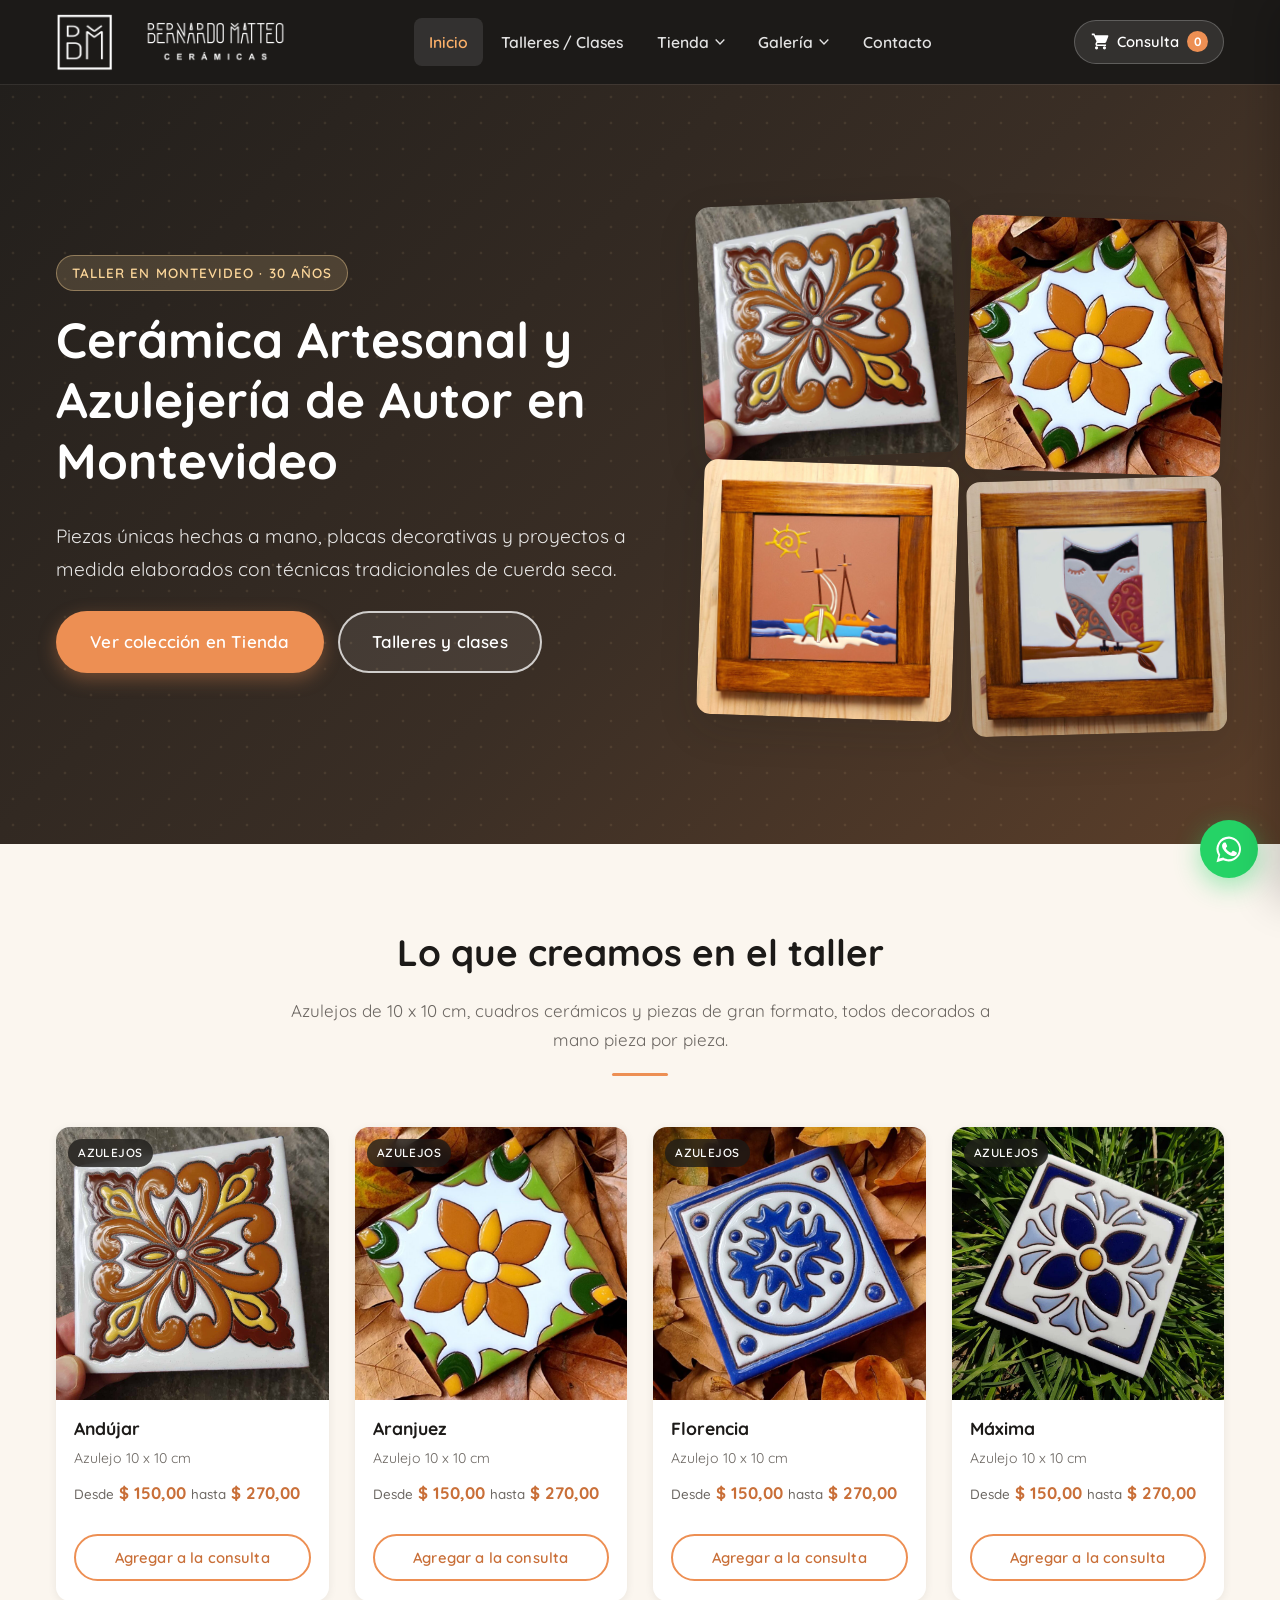
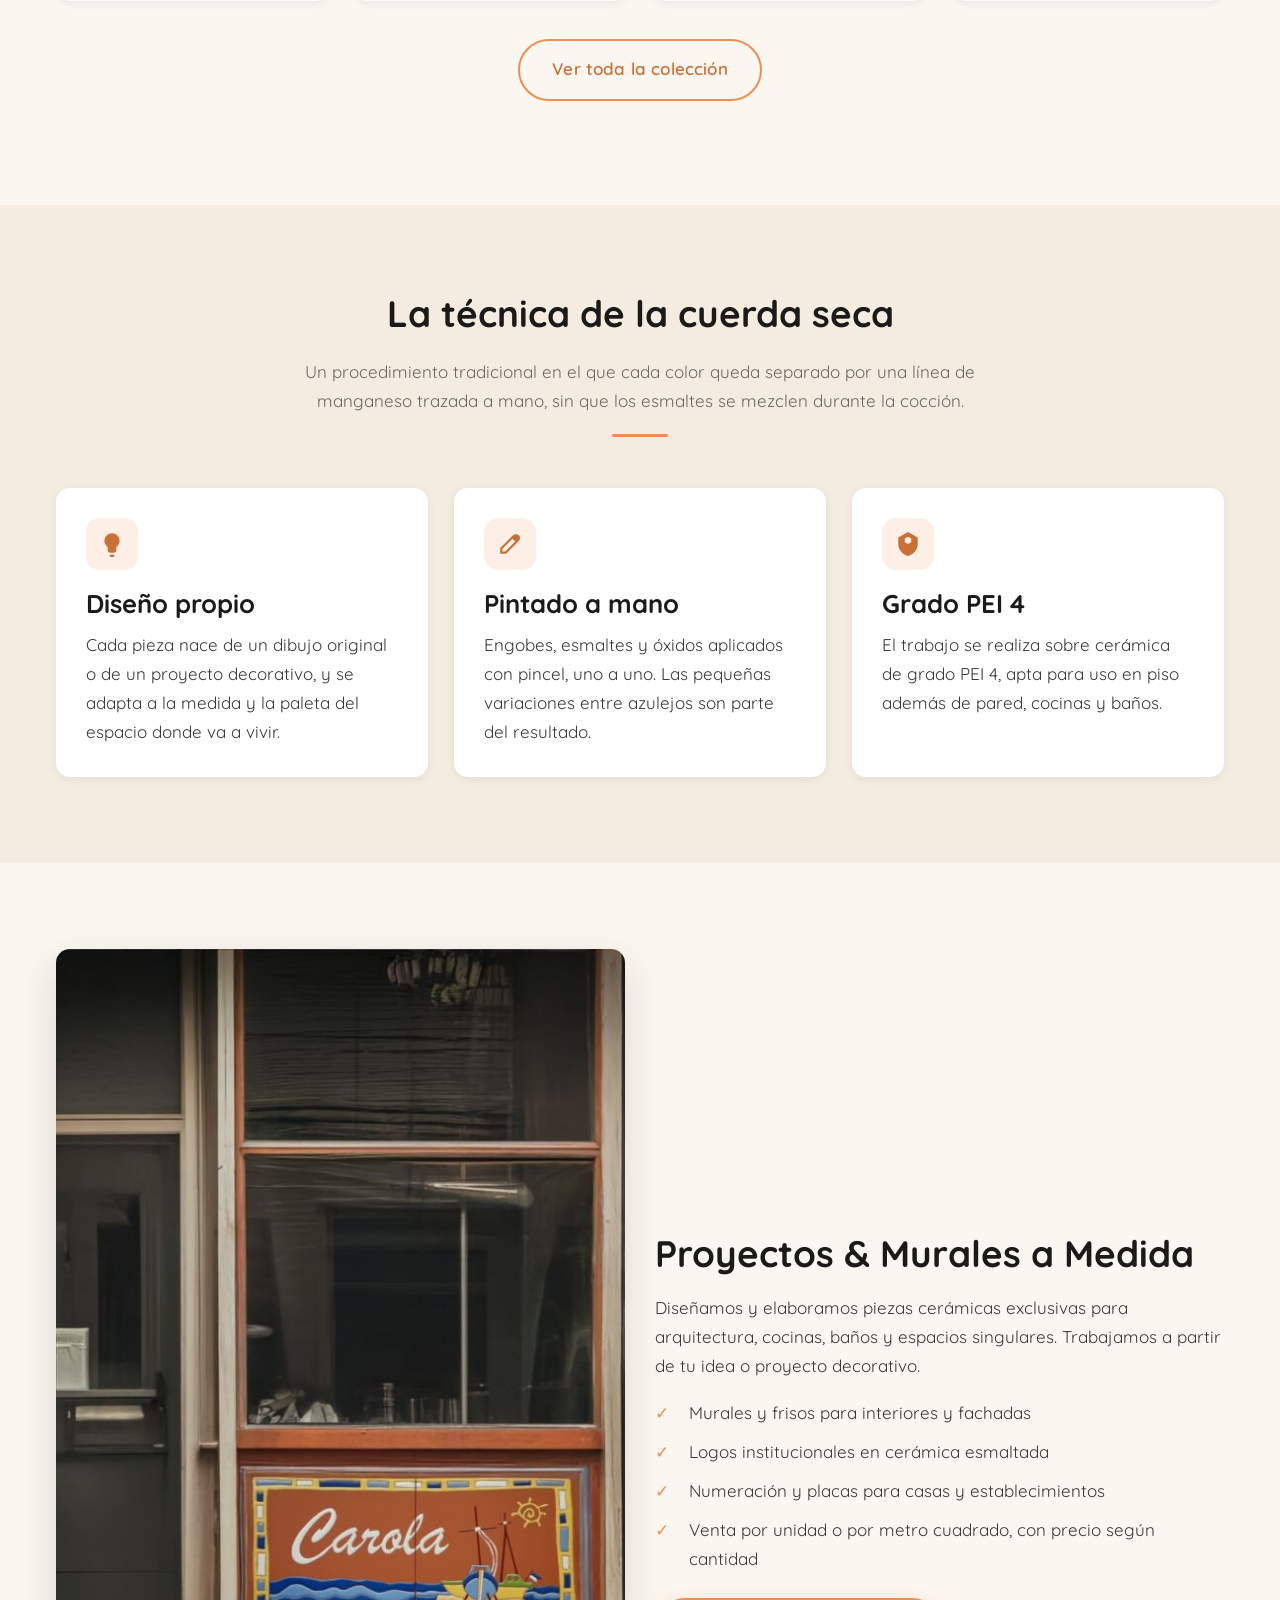
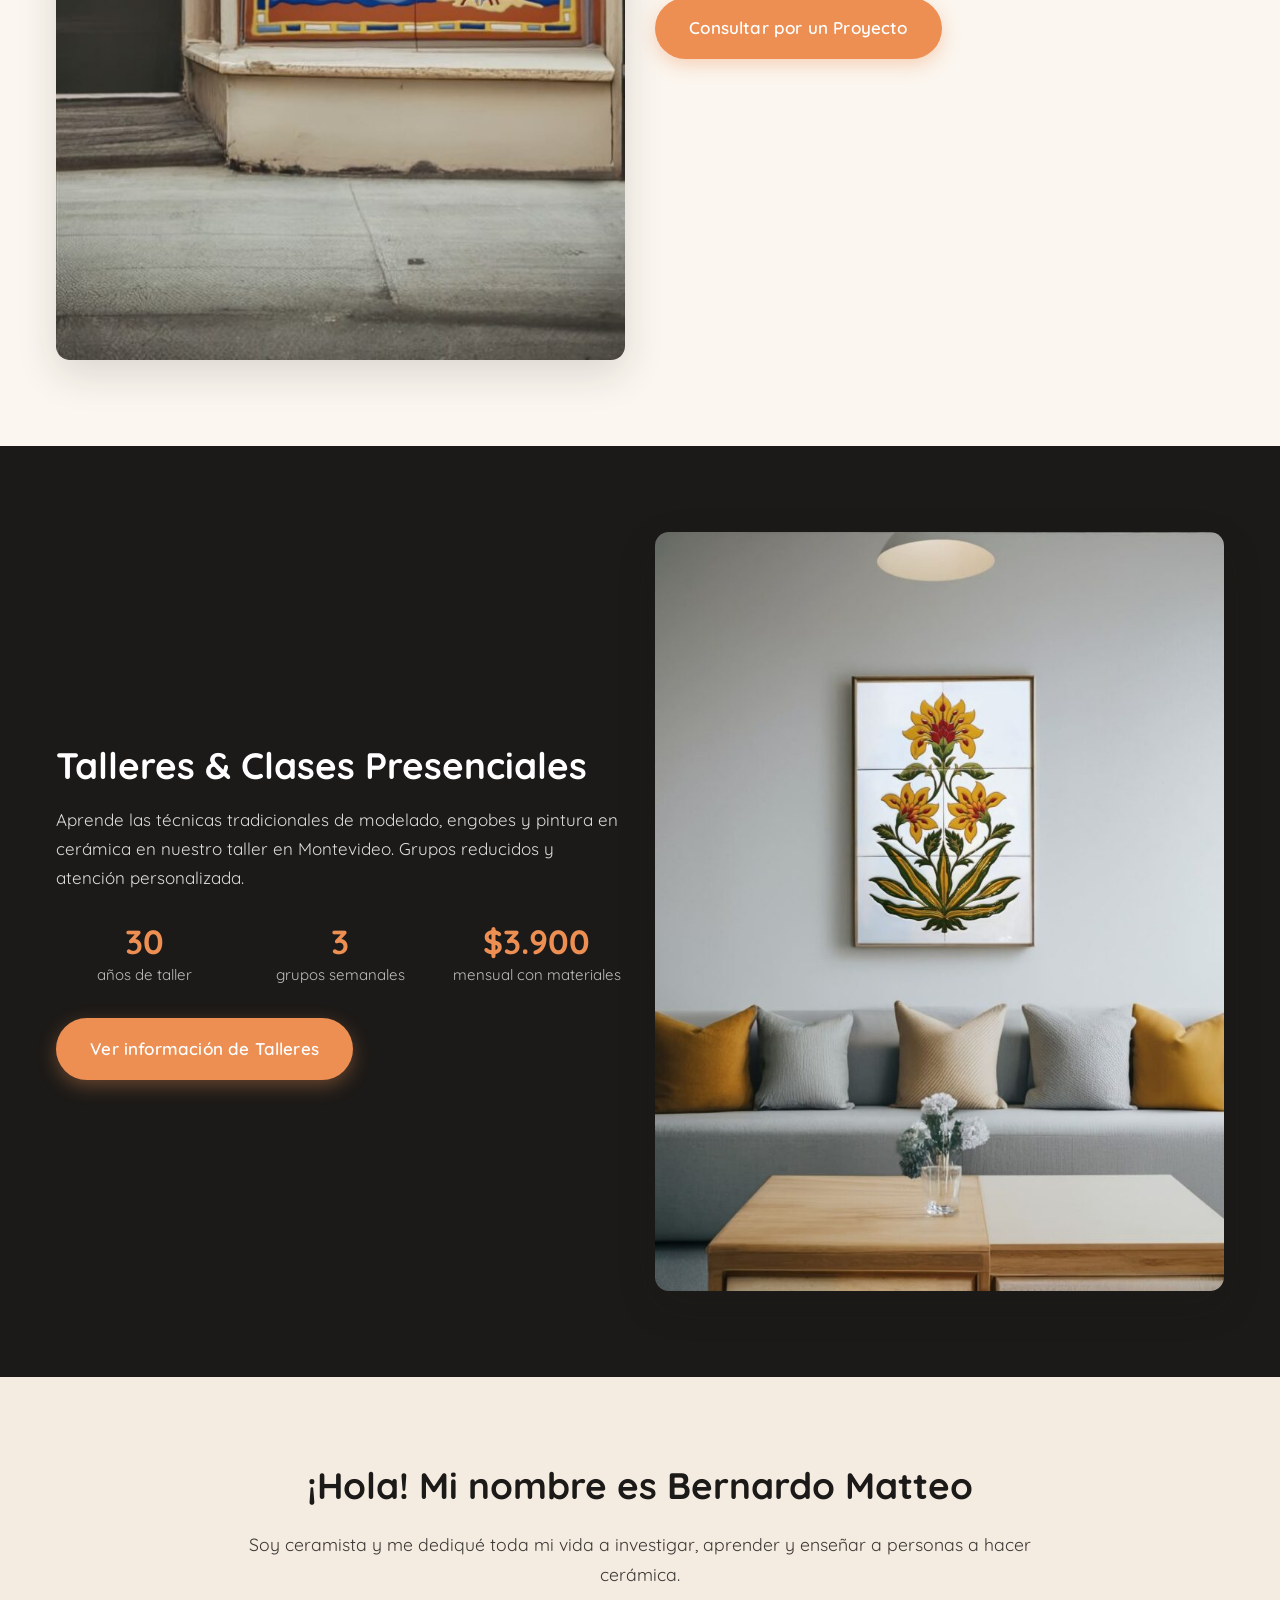
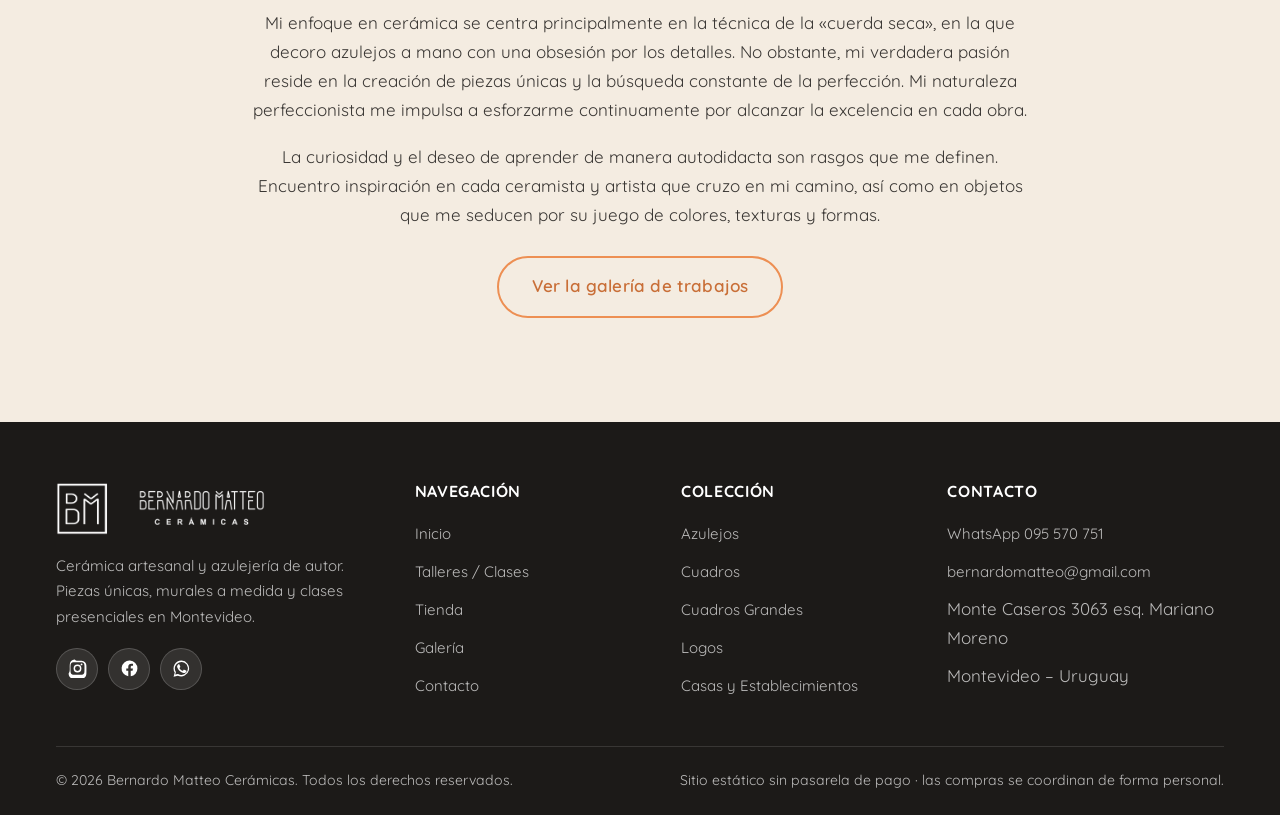
==== index.html @ 831b0b1b "Actualizacion del catalogo (vie-30-10)" ====
<!DOCTYPE html>
<html lang="es">
<head>
<meta charset="UTF-8">
<meta name="viewport" content="width=device-width, initial-scale=1">
<title>Bernardo Matteo Cerámicas: Mayólicas, Azulejos y Clases</title>
<meta name="description" content="Bernardo Matteo Cerámica: creaciones artesanales, tienda de piezas únicas y clases de cerámica. Descubre el arte que transforma la tierra en historias de pasión y creatividad.">
<link rel="icon" href="assets/img/icono.png">
<link rel="stylesheet" href="assets/css/styles.css">
</head>
<body>
<a class="saltar" href="#main">Ir al contenido</a>

<header class="header">
  <div class="contenedor header-barra">
    <a class="logo" href="index.html" rel="home">
      <img src="assets/img/logo.png" alt="Bernardo Matteo Cerámicas" width="1024" height="256">
    </a>

    <nav class="nav-principal" aria-label="Navegación principal">
      <ul>
        <li><a href="index.html" aria-current="page">Inicio</a></li>
        <li><a href="talleres.html">Talleres / Clases</a></li>
        <li class="tiene-hijos">
          <a href="tienda.html" aria-expanded="false">Tienda
            <svg class="flecha" viewBox="0 0 26 16" aria-hidden="true"><path d="M.5 3 13 15.5 25.5 3 23 .5l-10 10-10-10z"/></svg>
          </a>
          <ul class="submenu">
            <li><a href="tienda.html?cat=azulejos">Azulejos</a></li>
            <li><a href="tienda.html?cat=cuadros-grandes">Cuadros Grandes</a></li>
            <li><a href="tienda.html?cat=cuadros">Cuadros</a></li>
            <li><a href="tienda.html?cat=logos">Logos</a></li>
          </ul>
        </li>
        <li class="tiene-hijos">
          <a href="galeria.html" aria-expanded="false">Galería
            <svg class="flecha" viewBox="0 0 26 16" aria-hidden="true"><path d="M.5 3 13 15.5 25.5 3 23 .5l-10 10-10-10z"/></svg>
          </a>
          <ul class="submenu">
            <li><a href="galeria-logos.html">Logos</a></li>
            <li><a href="galeria-casas.html">Casas y Establecimientos</a></li>
          </ul>
        </li>
        <li><a href="contacto.html">Contacto</a></li>
      </ul>
    </nav>

    <div class="header-acciones">
      <button type="button" class="boton-consulta">
        <svg viewBox="0 0 24 24" aria-hidden="true"><path d="M7 18a2 2 0 1 0 0 4 2 2 0 0 0 0-4zm10 0a2 2 0 1 0 0 4 2 2 0 0 0 0-4zM1 2h3.3l1 2.2h15.6a1 1 0 0 1 .94 1.34l-2.7 7.2A2 2 0 0 1 17.27 14H8.1l-.5 1.1a.5.5 0 0 0 .45.72H19v2H8.05a2.5 2.5 0 0 1-2.27-3.56L7 11.6 3.3 4H1V2z"/></svg>
        <span>Consulta</span>
        <span class="contador">0</span>
      </button>
      <button type="button" class="hamburguesa" aria-label="Abrir menú" aria-expanded="false">
        <span></span><span></span><span></span>
      </button>
    </div>
  </div>
</header>

<main id="main">

  <!-- ===== Hero ===== -->
  <section class="hero">
    <div class="contenedor hero-grid">
      <div>
        <span class="etiqueta-hero" data-editable="hero-etiqueta">Taller en Montevideo · 30 años</span>
        <h1 data-editable="hero-titulo">Cerámica Artesanal y Azulejería de Autor en Montevideo</h1>
        <p class="intro" data-editable="hero-intro">Piezas únicas hechas a mano, placas decorativas y proyectos a medida elaborados con técnicas tradicionales de cuerda seca.</p>
        <div class="hero-acciones">
          <a class="btn btn-primario" href="tienda.html">Ver colección en Tienda</a>
          <a class="btn btn-claro" href="talleres.html">Talleres y clases</a>
        </div>
      </div>
      <div class="hero-mosaico">
        <img data-editable-img="hero-foto-1" src="assets/img/productos/andujar.jpg" alt="Azulejo Andújar decorado en cuerda seca" width="600" height="600">
        <img data-editable-img="hero-foto-2" src="assets/img/productos/aranjuez.jpg" alt="Azulejo Aranjuez pintado a mano" width="600" height="600">
        <img data-editable-img="hero-foto-3" src="assets/img/productos/barcas.jpg" alt="Cuadro cerámico Barcas" width="600" height="600">
        <img data-editable-img="hero-foto-4" src="assets/img/productos/buho.jpg" alt="Cuadro cerámico Búho" width="600" height="600" loading="lazy">
      </div>
    </div>
  </section>

  <!-- ===== Productos destacados ===== -->
  <section class="seccion">
    <div class="contenedor">
      <div class="titulo-seccion">
        <h2 data-editable="destacados-titulo">Lo que creamos en el taller</h2>
        <p data-editable="destacados-texto">Azulejos de 10 x 10 cm, cuadros cerámicos y piezas de gran formato, todos decorados a mano pieza por pieza.</p>
      </div>
      <ul class="grilla-productos" id="grilla-destacados" data-slugs="andujar,aranjuez,florencia,maxima"></ul>
      <p class="centrado" style="margin-top:38px">
        <a class="btn btn-borde" href="tienda.html">Ver toda la colección</a>
      </p>
    </div>
  </section>

  <!-- ===== Técnica ===== -->
  <section class="seccion seccion-crema">
    <div class="contenedor">
      <div class="titulo-seccion">
        <h2 data-editable="tecnica-titulo">La técnica de la cuerda seca</h2>
        <p data-editable="tecnica-texto">Un procedimiento tradicional en el que cada color queda separado por una línea de manganeso trazada a mano, sin que los esmaltes se mezclen durante la cocción.</p>
      </div>
      <div class="grilla-3">
        <article class="tarjeta">
          <div class="tarjeta-icono">
            <svg viewBox="0 0 24 24" aria-hidden="true"><path d="M12 2a7 7 0 0 0-7 7c0 2.4 1.2 4.5 3 5.7V18a2 2 0 0 0 2 2h4a2 2 0 0 0 2-2v-3.3A6.98 6.98 0 0 0 19 9a7 7 0 0 0-7-7zm-2 20h4v1a1 1 0 0 1-1 1h-2a1 1 0 0 1-1-1v-1z"/></svg>
          </div>
          <h3 data-editable="tecnica-1-titulo">Diseño propio</h3>
          <p data-editable="tecnica-1-texto">Cada pieza nace de un dibujo original o de un proyecto decorativo, y se adapta a la medida y la paleta del espacio donde va a vivir.</p>
        </article>
        <article class="tarjeta">
          <div class="tarjeta-icono">
            <svg viewBox="0 0 24 24" aria-hidden="true"><path d="M20.7 4.3a4.5 4.5 0 0 0-6.4 0L3 15.6V21h5.4L19.7 9.7a4.5 4.5 0 0 0 1-5.4zM7.6 19H5v-2.6l9.2-9.2 2.6 2.6L7.6 19z"/></svg>
          </div>
          <h3 data-editable="tecnica-2-titulo">Pintado a mano</h3>
          <p data-editable="tecnica-2-texto">Engobes, esmaltes y óxidos aplicados con pincel, uno a uno. Las pequeñas variaciones entre azulejos son parte del resultado.</p>
        </article>
        <article class="tarjeta">
          <div class="tarjeta-icono">
            <svg viewBox="0 0 24 24" aria-hidden="true"><path d="M12 1 3 6v6c0 5 3.8 9.7 9 11 5.2-1.3 9-6 9-11V6l-9-5zm0 4.2 3 1.7v3.4l-3 1.7-3-1.7V6.9l3-1.7z"/></svg>
          </div>
          <h3 data-editable="tecnica-3-titulo">Grado PEI 4</h3>
          <p data-editable="tecnica-3-texto">El trabajo se realiza sobre cerámica de grado PEI 4, apta para uso en piso además de pared, cocinas y baños.</p>
        </article>
      </div>
    </div>
  </section>

  <!-- ===== Proyectos a medida ===== -->
  <section class="seccion">
    <div class="contenedor grilla-2">
      <div class="bloque-media">
        <img data-editable-img="proyectos-foto" src="assets/img/galeria/20240420-180246.jpg" alt="Mural cerámico instalado en un establecimiento" loading="lazy">
      </div>
      <div class="bloque-texto">
        <h2 data-editable="proyectos-titulo">Proyectos &amp; Murales a Medida</h2>
        <p data-editable="proyectos-texto">Diseñamos y elaboramos piezas cerámicas exclusivas para arquitectura, cocinas, baños y espacios singulares. Trabajamos a partir de tu idea o proyecto decorativo.</p>
        <ul class="lista-check">
          <li data-editable="proyectos-item-1">Murales y frisos para interiores y fachadas</li>
          <li data-editable="proyectos-item-2">Logos institucionales en cerámica esmaltada</li>
          <li data-editable="proyectos-item-3">Numeración y placas para casas y establecimientos</li>
          <li data-editable="proyectos-item-4">Venta por unidad o por metro cuadrado, con precio según cantidad</li>
        </ul>
        <p style="margin-top:24px">
          <a class="btn btn-primario" href="contacto.html">Consultar por un Proyecto</a>
        </p>
      </div>
    </div>
  </section>

  <!-- ===== Talleres ===== -->
  <section class="seccion seccion-oscura">
    <div class="contenedor grilla-2">
      <div class="bloque-texto">
        <h2 data-editable="talleres-titulo">Talleres &amp; Clases Presenciales</h2>
        <p data-editable="talleres-texto">Aprende las técnicas tradicionales de modelado, engobes y pintura en cerámica en nuestro taller en Montevideo. Grupos reducidos y atención personalizada.</p>
        <div class="datos" style="margin:30px 0">
          <div class="dato"><strong data-editable="talleres-dato-1">30</strong><span data-editable="talleres-dato-1-texto">años de taller</span></div>
          <div class="dato"><strong data-editable="talleres-dato-2">3</strong><span data-editable="talleres-dato-2-texto">grupos semanales</span></div>
          <div class="dato"><strong data-editable="talleres-dato-3">$3.900</strong><span data-editable="talleres-dato-3-texto">mensual con materiales</span></div>
        </div>
        <a class="btn btn-primario" href="talleres.html">Ver información de Talleres</a>
      </div>
      <div class="bloque-media">
        <img data-editable-img="talleres-foto" src="assets/img/galeria/20240414-171710.jpg" alt="Piezas de cerámica decoradas a mano en el taller" loading="lazy">
      </div>
    </div>
  </section>

  <!-- ===== Sobre Bernardo ===== -->
  <section class="seccion seccion-crema">
    <div class="contenedor contenedor-angosto centrado">
      <h2 data-editable="bio-titulo">¡Hola! Mi nombre es Bernardo Matteo</h2>
      <p class="destacado" data-editable="bio-destacado">Soy ceramista y me dediqué toda mi vida a investigar, aprender y enseñar a personas a hacer cerámica.</p>
      <p data-editable="bio-texto-1">Mi enfoque en cerámica se centra principalmente en la técnica de la «cuerda seca», en la que decoro azulejos a mano con una obsesión por los detalles. No obstante, mi verdadera pasión reside en la creación de piezas únicas y la búsqueda constante de la perfección. Mi naturaleza perfeccionista me impulsa a esforzarme continuamente por alcanzar la excelencia en cada obra.</p>
      <p data-editable="bio-texto-2">La curiosidad y el deseo de aprender de manera autodidacta son rasgos que me definen. Encuentro inspiración en cada ceramista y artista que cruzo en mi camino, así como en objetos que me seducen por su juego de colores, texturas y formas.</p>
      <p style="margin-top:26px"><a class="btn btn-borde" href="galeria.html">Ver la galería de trabajos</a></p>
    </div>
  </section>

</main>

<footer class="footer">
  <div class="contenedor">
    <div class="footer-grid">
      <div>
        <img class="logo-footer" src="assets/img/logo.png" alt="Bernardo Matteo Cerámicas" width="1024" height="256" loading="lazy">
        <p>Cerámica artesanal y azulejería de autor. Piezas únicas, murales a medida y clases presenciales en Montevideo.</p>
        <div class="redes">
          <a href="https://www.instagram.com/bernardomatteo/" target="_blank" rel="noopener" aria-label="Instagram de Bernardo Matteo">
            <svg viewBox="0 0 24 24" aria-hidden="true"><path d="M12 2.2c3.2 0 3.6 0 4.9.07 1.17.05 1.96.24 2.65.5a5.3 5.3 0 0 1 1.92 1.25 5.3 5.3 0 0 1 1.25 1.92c.27.69.46 1.48.5 2.65.07 1.3.07 1.7.07 4.9s0 3.6-.07 4.9c-.04 1.17-.23 1.96-.5 2.65a5.3 5.3 0 0 1-1.25 1.92 5.3 5.3 0 0 1-1.92 1.25c-.69.27-1.48.46-2.65.5-1.3.07-1.7.07-4.9.07s-3.6 0-4.9-.07c-1.17-.04-1.96-.23-2.65-.5a5.3 5.3 0 0 1-1.92-1.25 5.3 5.3 0 0 1-1.25-1.92c-.27-.69-.46-1.48-.5-2.65C2.2 15.6 2.2 15.2 2.2 12s0-3.6.07-4.9c.04-1.17.23-1.96.5-2.65A5.3 5.3 0 0 1 4.02 2.5a5.3 5.3 0 0 1 1.92-1.25c.69-.27 1.48-.46 2.65-.5C9.9 2.2 10.3 2.2 12 2.2zm0 1.8c-3.14 0-3.5 0-4.74.07-.95.04-1.47.2-1.81.34-.46.18-.79.39-1.13.74-.35.34-.56.67-.74 1.13-.13.34-.3.86-.34 1.81C3.17 9.33 3.16 9.7 3.16 12s0 2.67.07 3.91c.04.95.2 1.47.34 1.81.18.46.39.79.74 1.13.34.35.67.56 1.13.74.34.13.86.3 1.81.34 1.24.07 1.6.07 4.74.07s3.5 0 4.74-.07c.95-.04 1.47-.2 1.81-.34.46-.18.79-.39 1.13-.74.35-.34.56-.67.74-1.13.13-.34.3-.86.34-1.81.07-1.24.07-1.6.07-3.91s0-2.67-.07-3.91c-.04-.95-.2-1.47-.34-1.81a3.05 3.05 0 0 0-.74-1.13 3.05 3.05 0 0 0-1.13-.74c-.34-.13-.86-.3-1.81-.34C15.5 4 15.14 4 12 4zm0 3.06a4.94 4.94 0 1 1 0 9.88 4.94 4.94 0 0 1 0-9.88zm0 1.8a3.14 3.14 0 1 0 0 6.28 3.14 3.14 0 0 0 0-6.28zm6.3-2.03a1.16 1.16 0 1 1-2.32 0 1.16 1.16 0 0 1 2.32 0z"/></svg>
          </a>
          <a href="https://www.facebook.com/bernardomatteo/" target="_blank" rel="noopener" aria-label="Facebook de Bernardo Matteo">
            <svg viewBox="0 0 24 24" aria-hidden="true"><path d="M22 12a10 10 0 1 0-11.56 9.88v-6.99H7.9V12h2.54V9.8c0-2.5 1.49-3.89 3.77-3.89 1.1 0 2.24.2 2.24.2v2.46h-1.26c-1.24 0-1.63.77-1.63 1.56V12h2.78l-.45 2.89h-2.33v6.99A10 10 0 0 0 22 12z"/></svg>
          </a>
          <a href="https://wa.me/59895570751" target="_blank" rel="noopener" aria-label="Escribir por WhatsApp">
            <svg viewBox="0 0 24 24" aria-hidden="true"><path d="M17.5 14.4c-.3-.15-1.75-.86-2.02-.96-.27-.1-.47-.15-.67.15-.2.3-.78.96-.96 1.16-.17.2-.35.22-.65.07-.3-.15-1.13-.42-2.15-1.33-.8-.71-1.33-1.59-1.48-1.89-.15-.3-.02-.46.13-.61.13-.13.3-.35.45-.52.15-.18.2-.3.3-.5.1-.2.05-.38-.02-.53-.08-.15-.68-1.6-.93-2.19-.24-.57-.49-.49-.67-.5h-.57c-.2 0-.52.07-.79.37-.27.3-1.03 1-1.03 2.44 0 1.43 1.05 2.82 1.2 3.02.15.2 2.07 3.16 5.01 4.32 2.45.96 2.95.77 3.48.72.53-.05 1.72-.7 1.96-1.38.24-.68.24-1.26.17-1.38-.07-.12-.27-.2-.57-.35zM12 2a10 10 0 0 0-8.54 15.2L2 22.5l5.42-1.42A10 10 0 1 0 12 2zm0 18.2c-1.53 0-3.03-.41-4.34-1.19l-.31-.18-3.22.84.86-3.14-.2-.33A8.2 8.2 0 1 1 12 20.2z"/></svg>
          </a>
        </div>
      </div>
      <div>
        <h4>Navegación</h4>
        <ul>
          <li><a href="index.html">Inicio</a></li>
          <li><a href="talleres.html">Talleres / Clases</a></li>
          <li><a href="tienda.html">Tienda</a></li>
          <li><a href="galeria.html">Galería</a></li>
          <li><a href="contacto.html">Contacto</a></li>
        </ul>
      </div>
      <div>
        <h4>Colección</h4>
        <ul>
          <li><a href="tienda.html?cat=azulejos">Azulejos</a></li>
          <li><a href="tienda.html?cat=cuadros">Cuadros</a></li>
          <li><a href="tienda.html?cat=cuadros-grandes">Cuadros Grandes</a></li>
          <li><a href="tienda.html?cat=logos">Logos</a></li>
          <li><a href="galeria-casas.html">Casas y Establecimientos</a></li>
        </ul>
      </div>
      <div>
        <h4>Contacto</h4>
        <ul>
          <li><a href="https://wa.me/59895570751" target="_blank" rel="noopener">WhatsApp 095 570 751</a></li>
          <li><a href="mailto:bernardomatteo@gmail.com">bernardomatteo@gmail.com</a></li>
          <li>Monte Caseros 3063 esq. Mariano Moreno</li>
          <li>Montevideo &ndash; Uruguay</li>
        </ul>
      </div>
    </div>
    <div class="footer-abajo">
      <span>&copy; <span id="anio">2026</span> Bernardo Matteo Cerámicas. Todos los derechos reservados.</span>
      <span>Sitio estático sin pasarela de pago &middot; las compras se coordinan de forma personal.</span>
    </div>
  </div>
</footer>

<a class="wa-flotante" href="https://wa.me/59895570751" target="_blank" rel="noopener" aria-label="Escribir por WhatsApp">
  <svg viewBox="0 0 24 24" aria-hidden="true"><path d="M17.5 14.4c-.3-.15-1.75-.86-2.02-.96-.27-.1-.47-.15-.67.15-.2.3-.78.96-.96 1.16-.17.2-.35.22-.65.07-.3-.15-1.13-.42-2.15-1.33-.8-.71-1.33-1.59-1.48-1.89-.15-.3-.02-.46.13-.61.13-.13.3-.35.45-.52.15-.18.2-.3.3-.5.1-.2.05-.38-.02-.53-.08-.15-.68-1.6-.93-2.19-.24-.57-.49-.49-.67-.5h-.57c-.2 0-.52.07-.79.37-.27.3-1.03 1-1.03 2.44 0 1.43 1.05 2.82 1.2 3.02.15.2 2.07 3.16 5.01 4.32 2.45.96 2.95.77 3.48.72.53-.05 1.72-.7 1.96-1.38.24-.68.24-1.26.17-1.38-.07-.12-.27-.2-.57-.35zM12 2a10 10 0 0 0-8.54 15.2L2 22.5l5.42-1.42A10 10 0 1 0 12 2zm0 18.2c-1.53 0-3.03-.41-4.34-1.19l-.31-.18-3.22.84.86-3.14-.2-.33A8.2 8.2 0 1 1 12 20.2z"/></svg>
</a>

<!-- Panel de consulta: reemplaza el carrito de compra del sitio original -->
<div class="panel-fondo" id="panel-fondo"></div>
<aside class="panel" id="panel" aria-label="Lista de consulta">
  <div class="panel-cabecera">
    <h2>Tu consulta</h2>
    <button type="button" class="panel-cerrar" aria-label="Cerrar lista de consulta">&times;</button>
  </div>
  <div class="panel-cuerpo" id="panel-cuerpo"></div>
  <div class="panel-pie" id="panel-pie"></div>
</aside>

<!-- Lightbox de galeria -->
<div class="lightbox" id="lightbox" role="dialog" aria-modal="true" aria-label="Imagen ampliada">
  <button type="button" class="lightbox-btn lightbox-cerrar" aria-label="Cerrar imagen">&times;</button>
  <button type="button" class="lightbox-btn lightbox-ant" aria-label="Imagen anterior">&#8249;</button>
  <button type="button" class="lightbox-btn lightbox-sig" aria-label="Imagen siguiente">&#8250;</button>
  <figure class="lightbox-figura">
    <img id="lightbox-img" alt="">
    <figcaption class="lightbox-pie" id="lightbox-pie"></figcaption>
  </figure>
</div>

<script src="assets/js/datos.js"></script>
<script src="assets/js/productos.js"></script>
<script src="assets/js/main.js"></script>
</body>
</html>
---- assets/css/styles.css ----
/* ===========================================================
   Bernardo Matteo Ceramicas - sitio estatico
   Paleta tomada del sitio original (acento terracota #ed8f53)
   =========================================================== */

@import url('https://fonts.googleapis.com/css2?family=Quicksand:wght@400;500;600;700&display=swap');

:root {
  --terracota: #ed8f53;
  --terracota-osc: #c96f38;
  --terracota-claro: #feb169;
  --arena: #fdd79a;
  --crema: #fbf6ef;
  --crema-2: #f4ece1;
  --tinta: #1c1a18;
  --tinta-suave: #3a3734;
  --gris: #6b6661;
  --gris-claro: #d9d2c9;
  --blanco: #ffffff;
  --whatsapp: #25d366;

  --ancho: 1200px;
  --radio: 14px;
  --radio-sm: 8px;
  --sombra: 0 2px 10px rgba(28, 26, 24, .07);
  --sombra-alta: 0 14px 40px rgba(28, 26, 24, .14);
  --trans: .25s ease;
  --alto-header: 84px;
}

/* ---------- Base ---------- */
*, *::before, *::after { box-sizing: border-box; }

html { scroll-behavior: smooth; }

body {
  margin: 0;
  font-family: 'Quicksand', 'Segoe UI', system-ui, sans-serif;
  font-size: 17px;
  line-height: 1.7;
  color: var(--tinta-suave);
  background: var(--crema);
  -webkit-font-smoothing: antialiased;
}

img { max-width: 100%; display: block; height: auto; }

a { color: var(--terracota-osc); text-decoration: none; transition: color var(--trans); }
a:hover { color: var(--terracota); }

h1, h2, h3, h4, h5 {
  font-family: 'Quicksand', sans-serif;
  color: var(--tinta);
  line-height: 1.22;
  margin: 0 0 .6em;
  font-weight: 700;
}
h1 { font-size: clamp(2rem, 4.6vw, 3.1rem); }
h2 { font-size: clamp(1.6rem, 3.2vw, 2.3rem); }
h3 { font-size: clamp(1.25rem, 2.2vw, 1.6rem); }
h4 { font-size: 1.12rem; }
p { margin: 0 0 1.1em; }

ul, ol { padding-left: 1.3em; }
li { margin-bottom: .35em; }

:focus-visible { outline: 3px solid var(--terracota); outline-offset: 3px; border-radius: 4px; }

.contenedor { width: 100%; max-width: var(--ancho); margin: 0 auto; padding: 0 16px; }
.contenedor-angosto { max-width: 820px; }

.saltar {
  position: absolute; left: -9999px; top: 0; z-index: 200;
  background: var(--tinta); color: #fff; padding: 12px 20px; border-radius: 0 0 var(--radio-sm) 0;
}
.saltar:focus { left: 0; color: #fff; }

/* ---------- Botones ---------- */
.btn {
  display: inline-flex; align-items: center; gap: .55em; justify-content: center;
  padding: .85em 1.9em;
  border: 2px solid transparent; border-radius: 50px;
  font: inherit; font-weight: 600; letter-spacing: .01em;
  cursor: pointer; text-align: center;
  transition: background var(--trans), color var(--trans), border-color var(--trans), transform var(--trans), box-shadow var(--trans);
}
.btn:hover { transform: translateY(-2px); }
.btn-primario { background: var(--terracota); color: #fff; box-shadow: 0 6px 18px rgba(237, 143, 83, .35); }
.btn-primario:hover { background: var(--terracota-osc); color: #fff; box-shadow: 0 10px 26px rgba(237, 143, 83, .45); }
.btn-borde { border-color: var(--terracota); color: var(--terracota-osc); background: transparent; }
.btn-borde:hover { background: var(--terracota); color: #fff; }
.btn-claro { border-color: rgba(255,255,255,.75); color: #fff; background: rgba(255,255,255,.08); }
.btn-claro:hover { background: #fff; color: var(--tinta); border-color: #fff; }
.btn-wa { background: var(--whatsapp); color: #fff; }
.btn-wa:hover { background: #1da851; color: #fff; }
.btn-sm { padding: .6em 1.3em; font-size: .92rem; }
.btn-ancho { width: 100%; }

/* ---------- Header ---------- */
.header {
  position: sticky; top: 0; z-index: 100;
  background: var(--tinta);
  box-shadow: 0 1px 0 rgba(255,255,255,.08);
}
.header-barra {
  display: flex; align-items: center; justify-content: space-between; gap: 18px;
  min-height: var(--alto-header);
}
/* El PNG original es el logo oscuro sobre fondo blanco; se invierte para
   que lea en claro sobre el header y el footer oscuros. */
.logo img { width: 230px; filter: invert(1) brightness(1.9); }
@media (max-width: 420px) { .logo img { width: 175px; } }

.nav-principal > ul {
  display: flex; align-items: center; gap: 4px;
  list-style: none; margin: 0; padding: 0;
}
.nav-principal li { margin: 0; position: relative; }
.nav-principal a {
  display: flex; align-items: center; gap: .35em;
  padding: .7em .95em; border-radius: var(--radio-sm);
  color: rgba(255,255,255,.88); font-weight: 600; font-size: .98rem;
}
.nav-principal a:hover,
.nav-principal a[aria-current="page"] { color: #fff; background: rgba(255,255,255,.1); }
.nav-principal a[aria-current="page"] { color: var(--terracota-claro); }

.nav-principal .flecha { width: 10px; height: 10px; fill: currentColor; transition: transform var(--trans); }
.submenu-abierto > a .flecha { transform: rotate(180deg); }

.submenu {
  list-style: none; margin: 0; padding: 8px;
  position: absolute; top: calc(100% + 4px); left: 0; min-width: 232px;
  background: #fff; border-radius: var(--radio); box-shadow: var(--sombra-alta);
  opacity: 0; visibility: hidden; transform: translateY(-6px);
  transition: opacity var(--trans), transform var(--trans), visibility var(--trans);
}
.tiene-hijos:hover > .submenu,
.tiene-hijos:focus-within > .submenu,
.submenu-abierto > .submenu { opacity: 1; visibility: visible; transform: translateY(0); }
.submenu a { color: var(--tinta-suave); padding: .6em .85em; font-size: .94rem; }
.submenu a:hover { background: var(--crema-2); color: var(--terracota-osc); }

.header-acciones { display: flex; align-items: center; gap: 8px; }

.boton-consulta {
  position: relative; display: inline-flex; align-items: center; gap: .5em;
  background: rgba(255,255,255,.1); color: #fff;
  border: 1px solid rgba(255,255,255,.22); border-radius: 50px;
  padding: .55em 1.05em; font: inherit; font-weight: 600; font-size: .92rem; cursor: pointer;
  transition: background var(--trans), border-color var(--trans);
}
.boton-consulta:hover { background: rgba(255,255,255,.2); border-color: rgba(255,255,255,.45); color: #fff; }
.boton-consulta svg { width: 19px; height: 19px; fill: currentColor; }
.contador {
  min-width: 21px; height: 21px; padding: 0 5px;
  display: inline-grid; place-items: center;
  background: var(--terracota); color: #fff;
  border-radius: 50px; font-size: .76rem; font-weight: 700; line-height: 1;
}

.hamburguesa {
  display: none; width: 46px; height: 42px;
  background: rgba(255,255,255,.1); border: 1px solid rgba(255,255,255,.22);
  border-radius: var(--radio-sm); cursor: pointer; padding: 11px 10px;
}
.hamburguesa span {
  display: block; height: 2px; background: #fff; border-radius: 2px;
  transition: transform var(--trans), opacity var(--trans);
}
.hamburguesa span + span { margin-top: 5px; }
.menu-abierto .hamburguesa span:nth-child(1) { transform: translateY(7px) rotate(45deg); }
.menu-abierto .hamburguesa span:nth-child(2) { opacity: 0; }
.menu-abierto .hamburguesa span:nth-child(3) { transform: translateY(-7px) rotate(-45deg); }

@media (max-width: 960px) {
  .hamburguesa { display: block; }
  .nav-principal {
    position: absolute; top: 100%; left: 0; right: 0;
    background: var(--tinta); border-top: 1px solid rgba(255,255,255,.1);
    max-height: 0; overflow: hidden; transition: max-height .3s ease;
  }
  .menu-abierto .nav-principal { max-height: calc(100vh - var(--alto-header)); overflow-y: auto; }
  .nav-principal > ul { flex-direction: column; align-items: stretch; gap: 0; padding: 10px 16px 22px; }
  .nav-principal a { padding: .85em .4em; justify-content: space-between; }
  .submenu {
    position: static; opacity: 1; visibility: visible; transform: none;
    background: transparent; box-shadow: none; padding: 0 0 6px 14px;
    display: none; min-width: 0;
  }
  .submenu-abierto > .submenu { display: block; }
  .submenu a { color: rgba(255,255,255,.72); }
  .submenu a:hover { background: rgba(255,255,255,.08); color: #fff; }
}

/* ---------- Banner de pagina ---------- */
.banner {
  background: var(--crema-2);
  border-bottom: 1px solid var(--gris-claro);
  padding: 40px 0 34px;
}
.banner h1 { margin-bottom: .25em; }
.migas { font-size: .9rem; color: var(--gris); }
.migas ol { list-style: none; display: flex; flex-wrap: wrap; gap: .5em; margin: 0; padding: 0; }
.migas li { margin: 0; }
.migas li + li::before { content: "/"; margin-right: .5em; color: var(--gris-claro); }

/* ---------- Hero ---------- */
.hero {
  position: relative; overflow: hidden;
  background: linear-gradient(135deg, #221f1c 0%, #3a2e25 55%, #5c3f2a 100%);
  color: #fff;
  padding: clamp(68px, 10vw, 118px) 0;
}
.hero::after {
  content: ""; position: absolute; inset: 0;
  background-image: radial-gradient(rgba(253, 215, 154, .16) 1.5px, transparent 1.6px);
  background-size: 26px 26px; opacity: .55; pointer-events: none;
}
.hero-grid {
  position: relative; z-index: 1;
  display: grid; grid-template-columns: 1.05fr .95fr; gap: clamp(32px, 5vw, 68px); align-items: center;
}
.hero h1 { color: #fff; }
.hero .intro { font-size: clamp(1.05rem, 1.6vw, 1.2rem); color: rgba(255,255,255,.88); max-width: 34em; }
.hero-acciones { display: flex; flex-wrap: wrap; gap: 14px; margin-top: 26px; }
.etiqueta-hero {
  display: inline-block; margin-bottom: 18px;
  padding: .4em 1.1em; border-radius: 50px;
  background: rgba(253, 215, 154, .16); border: 1px solid rgba(253, 215, 154, .4);
  color: var(--arena); font-size: .84rem; font-weight: 600; letter-spacing: .08em; text-transform: uppercase;
}
.hero-mosaico { display: grid; grid-template-columns: 1fr 1fr; gap: 14px; }
.hero-mosaico img {
  border-radius: var(--radio); aspect-ratio: 1; object-fit: cover;
  box-shadow: var(--sombra-alta);
}
.hero-mosaico img:nth-child(1) { transform: rotate(-2.5deg); }
.hero-mosaico img:nth-child(2) { transform: rotate(1.8deg) translateY(16px); }
.hero-mosaico img:nth-child(3) { transform: rotate(2deg) translateY(-8px); }
.hero-mosaico img:nth-child(4) { transform: rotate(-1.5deg) translateY(8px); }

@media (max-width: 900px) {
  .hero-grid { grid-template-columns: 1fr; }
  .hero-mosaico { max-width: 440px; }
}

/* ---------- Secciones ---------- */
.seccion { padding: clamp(52px, 7vw, 86px) 0; }
.seccion-crema { background: var(--crema-2); }
.seccion-oscura { background: var(--tinta); color: rgba(255,255,255,.85); }
.seccion-oscura h2, .seccion-oscura h3 { color: #fff; }

.titulo-seccion { text-align: center; max-width: 42em; margin: 0 auto clamp(34px, 4vw, 52px); }
.titulo-seccion p { color: var(--gris); margin-bottom: 0; }
.seccion-oscura .titulo-seccion p { color: rgba(255,255,255,.75); }
.titulo-seccion::after {
  content: ""; display: block; width: 56px; height: 3px; border-radius: 3px;
  background: var(--terracota); margin: 18px auto 20px;
}
.titulo-seccion.sin-linea::after { display: none; }

/* ---------- Grilla de productos ---------- */
.grilla-productos {
  display: grid; gap: 26px;
  grid-template-columns: repeat(auto-fill, minmax(230px, 1fr));
  list-style: none; margin: 0; padding: 0;
}
.producto { margin: 0; }
.producto-tarjeta {
  background: #fff; border-radius: var(--radio); overflow: hidden;
  box-shadow: var(--sombra); height: 100%;
  display: flex; flex-direction: column;
  transition: transform var(--trans), box-shadow var(--trans);
}
.producto-tarjeta:hover { transform: translateY(-5px); box-shadow: var(--sombra-alta); }
.producto-figura { position: relative; margin: 0; background: var(--crema-2); }
.producto-figura img { aspect-ratio: 1; object-fit: cover; width: 100%; }
.producto-cat {
  position: absolute; top: 12px; left: 12px;
  background: rgba(28,26,24,.78); color: #fff; backdrop-filter: blur(4px);
  padding: .3em .85em; border-radius: 50px; font-size: .74rem; font-weight: 600;
  letter-spacing: .04em; text-transform: uppercase;
}
.producto-cuerpo { padding: 18px 18px 20px; display: flex; flex-direction: column; gap: 8px; flex: 1; }
.producto-cuerpo h3 { font-size: 1.1rem; margin: 0; }
.producto-precio { color: var(--terracota-osc); font-weight: 700; font-size: 1.05rem; }
.producto-precio .desde { color: var(--gris); font-weight: 500; font-size: .84rem; }
.producto-medida { font-size: .88rem; color: var(--gris); margin: 0; }
.producto-cuerpo .btn { margin-top: auto; }

/* ---------- Filtros ---------- */
.filtros {
  display: flex; flex-wrap: wrap; gap: 10px; justify-content: center;
  margin-bottom: 34px;
}
.filtro {
  background: #fff; border: 1.5px solid var(--gris-claro); color: var(--tinta-suave);
  padding: .55em 1.35em; border-radius: 50px;
  font: inherit; font-weight: 600; font-size: .94rem; cursor: pointer;
  transition: all var(--trans);
}
.filtro:hover { border-color: var(--terracota); color: var(--terracota-osc); }
.filtro[aria-pressed="true"] { background: var(--terracota); border-color: var(--terracota); color: #fff; }

.sin-resultados { text-align: center; color: var(--gris); padding: 40px 0; }

/* ---------- Tarjetas de contenido ---------- */
.grilla-2 { display: grid; grid-template-columns: repeat(auto-fit, minmax(300px, 1fr)); gap: 30px; align-items: center; }
.grilla-3 { display: grid; grid-template-columns: repeat(auto-fit, minmax(265px, 1fr)); gap: 26px; }

.tarjeta {
  background: #fff; border-radius: var(--radio); padding: 30px;
  box-shadow: var(--sombra); height: 100%;
}
.seccion-oscura .tarjeta { background: rgba(255,255,255,.06); border: 1px solid rgba(255,255,255,.12); box-shadow: none; }
.tarjeta h3 { margin-bottom: .45em; }
.tarjeta p:last-child { margin-bottom: 0; }
.tarjeta-icono {
  width: 52px; height: 52px; border-radius: 14px; margin-bottom: 18px;
  display: grid; place-items: center;
  background: rgba(237, 143, 83, .14); color: var(--terracota-osc);
}
.seccion-oscura .tarjeta-icono { background: rgba(253, 215, 154, .16); color: var(--terracota-claro); }
.tarjeta-icono svg { width: 26px; height: 26px; fill: currentColor; }

.bloque-media img { border-radius: var(--radio); box-shadow: var(--sombra-alta); }
.bloque-texto h2 { margin-bottom: .5em; }

/* ---------- Galeria ---------- */
.grilla-galeria {
  display: grid; gap: 14px;
  grid-template-columns: repeat(auto-fill, minmax(215px, 1fr));
}
.galeria-item {
  position: relative; padding: 0; border: 0; cursor: zoom-in;
  background: var(--crema-2); border-radius: var(--radio); overflow: hidden;
  box-shadow: var(--sombra);
}
.galeria-item img {
  width: 100%; aspect-ratio: 1; object-fit: cover;
  transition: transform .4s ease, filter var(--trans);
}
.galeria-item:hover img { transform: scale(1.06); filter: brightness(.92); }

/* ---------- Lightbox ---------- */
.lightbox {
  position: fixed; inset: 0; z-index: 300;
  background: rgba(16, 14, 13, .94);
  display: none; place-items: center; padding: 24px;
}
.lightbox.visible { display: grid; }
.lightbox-figura { margin: 0; display: grid; place-items: center; }
.lightbox img {
  max-width: min(1100px, 94vw); max-height: 82vh;
  object-fit: contain; border-radius: var(--radio-sm);
  box-shadow: 0 20px 70px rgba(0,0,0,.6);
}
.lightbox-pie { color: rgba(255,255,255,.72); text-align: center; margin-top: 14px; font-size: .92rem; }
.lightbox-btn {
  position: absolute; background: rgba(255,255,255,.12); color: #fff;
  border: 1px solid rgba(255,255,255,.26); border-radius: 50%;
  width: 48px; height: 48px; display: grid; place-items: center;
  cursor: pointer; font-size: 1.5rem; line-height: 1;
  transition: background var(--trans);
}
.lightbox-btn:hover { background: rgba(255,255,255,.28); }
.lightbox-cerrar { top: 20px; right: 20px; }
.lightbox-ant { left: 20px; top: 50%; transform: translateY(-50%); }
.lightbox-sig { right: 20px; top: 50%; transform: translateY(-50%); }
@media (max-width: 560px) {
  .lightbox-ant { left: 10px; } .lightbox-sig { right: 10px; }
  .lightbox-btn { width: 42px; height: 42px; }
}

/* ---------- Panel de consulta (reemplaza al carrito) ---------- */
.panel-fondo {
  position: fixed; inset: 0; z-index: 150;
  background: rgba(16, 14, 13, .5); opacity: 0; visibility: hidden;
  transition: opacity var(--trans), visibility var(--trans);
}
.panel-fondo.visible { opacity: 1; visibility: visible; }

.panel {
  position: fixed; top: 0; right: 0; bottom: 0; z-index: 160;
  width: min(410px, 100vw);
  background: var(--crema); box-shadow: -8px 0 40px rgba(0,0,0,.2);
  display: flex; flex-direction: column;
  transform: translateX(100%); transition: transform .3s ease;
}
.panel.visible { transform: translateX(0); }
.panel-cabecera {
  display: flex; align-items: center; justify-content: space-between; gap: 12px;
  padding: 20px 22px; border-bottom: 1px solid var(--gris-claro); background: #fff;
}
.panel-cabecera h2 { margin: 0; font-size: 1.15rem; }
.panel-cerrar {
  background: none; border: 0; cursor: pointer; font-size: 1.7rem; line-height: 1;
  color: var(--gris); padding: 0 4px;
}
.panel-cerrar:hover { color: var(--tinta); }
.panel-cuerpo { flex: 1; overflow-y: auto; padding: 20px 22px; }
.panel-pie { padding: 20px 22px; border-top: 1px solid var(--gris-claro); background: #fff; }
.panel-aviso { font-size: .84rem; color: var(--gris); margin: 12px 0 0; text-align: center; }

.lista-consulta { list-style: none; margin: 0; padding: 0; display: grid; gap: 14px; }
.lista-consulta li {
  display: grid; grid-template-columns: 62px 1fr auto; gap: 12px; align-items: center;
  background: #fff; border-radius: var(--radio-sm); padding: 10px; box-shadow: var(--sombra); margin: 0;
}
.lista-consulta img { width: 62px; height: 62px; object-fit: cover; border-radius: 6px; }
.lista-consulta strong { display: block; font-size: .96rem; line-height: 1.3; }
.lista-consulta span { font-size: .86rem; color: var(--gris); }
.quitar {
  background: none; border: 0; color: var(--gris); cursor: pointer;
  font-size: 1.3rem; line-height: 1; padding: 4px 6px; border-radius: 6px;
}
.quitar:hover { color: #c0392b; background: #fdecea; }
.panel-vacio { text-align: center; color: var(--gris); padding: 36px 10px; }

/* ---------- Acordeon ---------- */
.acordeon { display: grid; gap: 12px; }
.acordeon details {
  background: #fff; border-radius: var(--radio); box-shadow: var(--sombra);
  overflow: hidden; border: 1px solid transparent;
}
.acordeon details[open] { border-color: rgba(237,143,83,.4); }
.acordeon summary {
  cursor: pointer; padding: 18px 22px; font-weight: 600; color: var(--tinta);
  list-style: none; display: flex; justify-content: space-between; align-items: center; gap: 12px;
}
.acordeon summary::-webkit-details-marker { display: none; }
.acordeon summary::after {
  content: "+"; font-size: 1.5rem; color: var(--terracota); line-height: 1;
}
.acordeon details[open] summary::after { content: "\2013"; }
.acordeon .contenido { padding: 0 22px 20px; }
.acordeon .contenido p:last-child { margin-bottom: 0; }

/* ---------- Listas con check ---------- */
.lista-check { list-style: none; padding: 0; display: grid; gap: 10px; }
.lista-check li { position: relative; padding-left: 2em; margin: 0; }
.lista-check li::before {
  content: "\2713"; position: absolute; left: 0; top: 0;
  color: var(--terracota); font-weight: 700;
}

/* ---------- Datos destacados ---------- */
.datos { display: grid; grid-template-columns: repeat(auto-fit, minmax(170px, 1fr)); gap: 20px; }
.dato { text-align: center; }
.dato strong { display: block; font-size: 2.1rem; color: var(--terracota); line-height: 1.1; font-weight: 700; }
.dato span { font-size: .94rem; color: var(--gris); }
.seccion-oscura .dato span { color: rgba(255,255,255,.72); }

/* ---------- Horarios ---------- */
.horarios { list-style: none; padding: 0; display: grid; gap: 10px; }
.horarios li {
  display: flex; justify-content: space-between; gap: 16px; flex-wrap: wrap;
  padding: 13px 18px; background: var(--crema-2); border-radius: var(--radio-sm);
  border-left: 4px solid var(--terracota); margin: 0;
}
.horarios strong { color: var(--tinta); }

.precio-destacado {
  background: linear-gradient(135deg, var(--terracota) 0%, var(--terracota-osc) 100%);
  color: #fff; border-radius: var(--radio); padding: 30px; text-align: center;
  box-shadow: 0 10px 30px rgba(237,143,83,.3);
}
.precio-destacado .monto { display: block; font-size: 2.6rem; font-weight: 700; line-height: 1.1; }
.precio-destacado p { margin: .5em 0 0; color: rgba(255,255,255,.92); }

/* ---------- Formulario ---------- */
.formulario { display: grid; gap: 18px; }
.campos-2 { display: grid; grid-template-columns: 1fr 1fr; gap: 18px; }
@media (max-width: 560px) { .campos-2 { grid-template-columns: 1fr; } }
.campo { display: grid; gap: 7px; }
.campo label { font-weight: 600; font-size: .94rem; color: var(--tinta); }
.campo input, .campo textarea, .campo select {
  font: inherit; color: var(--tinta-suave);
  padding: .8em 1em; border: 1.5px solid var(--gris-claro); border-radius: var(--radio-sm);
  background: #fff; transition: border-color var(--trans), box-shadow var(--trans);
  width: 100%;
}
.campo input:focus, .campo textarea:focus, .campo select:focus {
  outline: none; border-color: var(--terracota); box-shadow: 0 0 0 3px rgba(237,143,83,.18);
}
.campo textarea { resize: vertical; min-height: 140px; }
.ayuda-campo { font-size: .85rem; color: var(--gris); }
.aviso-form {
  padding: 14px 18px; border-radius: var(--radio-sm);
  background: rgba(37, 211, 102, .12); border: 1px solid rgba(37, 211, 102, .4);
  color: #14704a; font-size: .94rem; display: none;
}
.aviso-form.visible { display: block; }

/* ---------- Datos de contacto ---------- */
.lista-contacto { list-style: none; padding: 0; display: grid; gap: 20px; }
.lista-contacto li { display: grid; grid-template-columns: 44px 1fr; gap: 14px; align-items: start; margin: 0; }
.lista-contacto .ico {
  width: 44px; height: 44px; border-radius: 12px; display: grid; place-items: center;
  background: rgba(237,143,83,.14); color: var(--terracota-osc);
}
.lista-contacto .ico svg { width: 21px; height: 21px; fill: currentColor; }
.lista-contacto strong { display: block; color: var(--tinta); }

.mapa { border: 0; width: 100%; height: 100%; min-height: 330px; border-radius: var(--radio); display: block; }

/* ---------- Footer ---------- */
.footer { background: var(--tinta); color: rgba(255,255,255,.7); padding: 60px 0 0; }
.footer-grid {
  display: grid; grid-template-columns: 1.4fr 1fr 1fr 1.2fr; gap: 36px;
  padding-bottom: 46px;
}
@media (max-width: 860px) { .footer-grid { grid-template-columns: 1fr 1fr; } }
@media (max-width: 520px) { .footer-grid { grid-template-columns: 1fr; } }
.footer h4 { color: #fff; font-size: 1rem; letter-spacing: .04em; text-transform: uppercase; margin-bottom: 1.1em; }
.footer img.logo-footer { width: 210px; margin-bottom: 18px; filter: invert(1) brightness(1.9); }
.footer p { font-size: .94rem; }
.footer ul { list-style: none; padding: 0; margin: 0; display: grid; gap: 9px; }
.footer li { margin: 0; }
.footer a { color: rgba(255,255,255,.7); font-size: .94rem; }
.footer a:hover { color: var(--terracota-claro); }
.redes { display: flex; gap: 10px; margin-top: 18px; }
.redes a {
  width: 42px; height: 42px; border-radius: 50%;
  display: grid; place-items: center;
  background: rgba(255,255,255,.1); border: 1px solid rgba(255,255,255,.18);
  transition: background var(--trans), transform var(--trans);
}
.redes a:hover { background: var(--terracota); transform: translateY(-3px); }
.redes svg { width: 19px; height: 19px; fill: #fff; }
.footer-abajo {
  border-top: 1px solid rgba(255,255,255,.12); padding: 22px 0;
  display: flex; flex-wrap: wrap; gap: 10px; justify-content: space-between;
  font-size: .88rem;
}

/* ---------- Boton flotante WhatsApp ---------- */
.wa-flotante {
  position: fixed; bottom: 22px; right: 22px; z-index: 90;
  width: 58px; height: 58px; border-radius: 50%;
  background: var(--whatsapp); display: grid; place-items: center;
  box-shadow: 0 8px 26px rgba(37, 211, 102, .45);
  transition: transform var(--trans);
}
.wa-flotante:hover { transform: scale(1.08); }
.wa-flotante svg { width: 30px; height: 30px; fill: #fff; }
@media (max-width: 600px) { .wa-flotante { bottom: 16px; right: 16px; width: 52px; height: 52px; } }

/* ---------- Utilidades ---------- */
.solo-lectores {
  position: absolute; width: 1px; height: 1px; padding: 0; margin: -1px;
  overflow: hidden; clip: rect(0 0 0 0); white-space: nowrap; border: 0;
}
.centrado { text-align: center; }
.mt-0 { margin-top: 0; }
.mb-0 { margin-bottom: 0; }
.destacado { font-size: 1.1rem; }

body.sin-scroll { overflow: hidden; }

@media (prefers-reduced-motion: reduce) {
  *, *::before, *::after { animation-duration: .01ms !important; transition-duration: .01ms !important; }
  html { scroll-behavior: auto; }
}
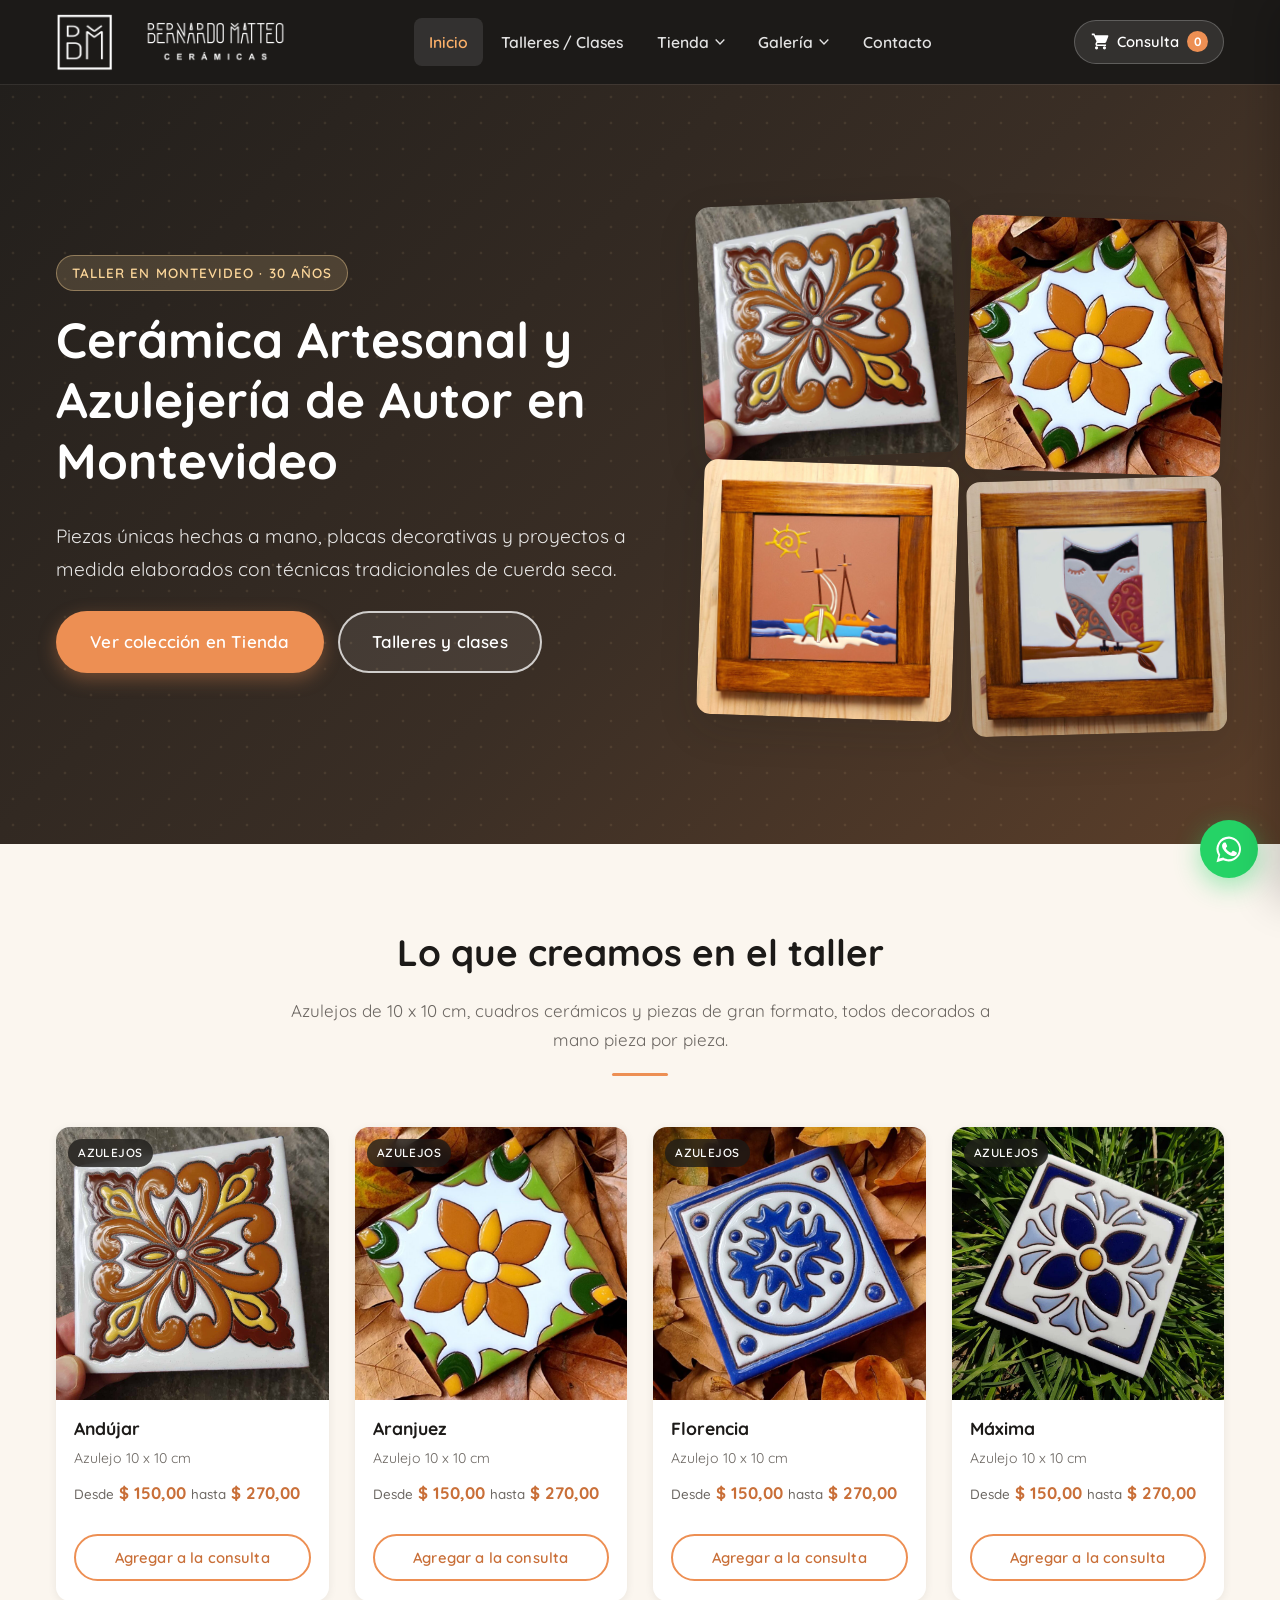
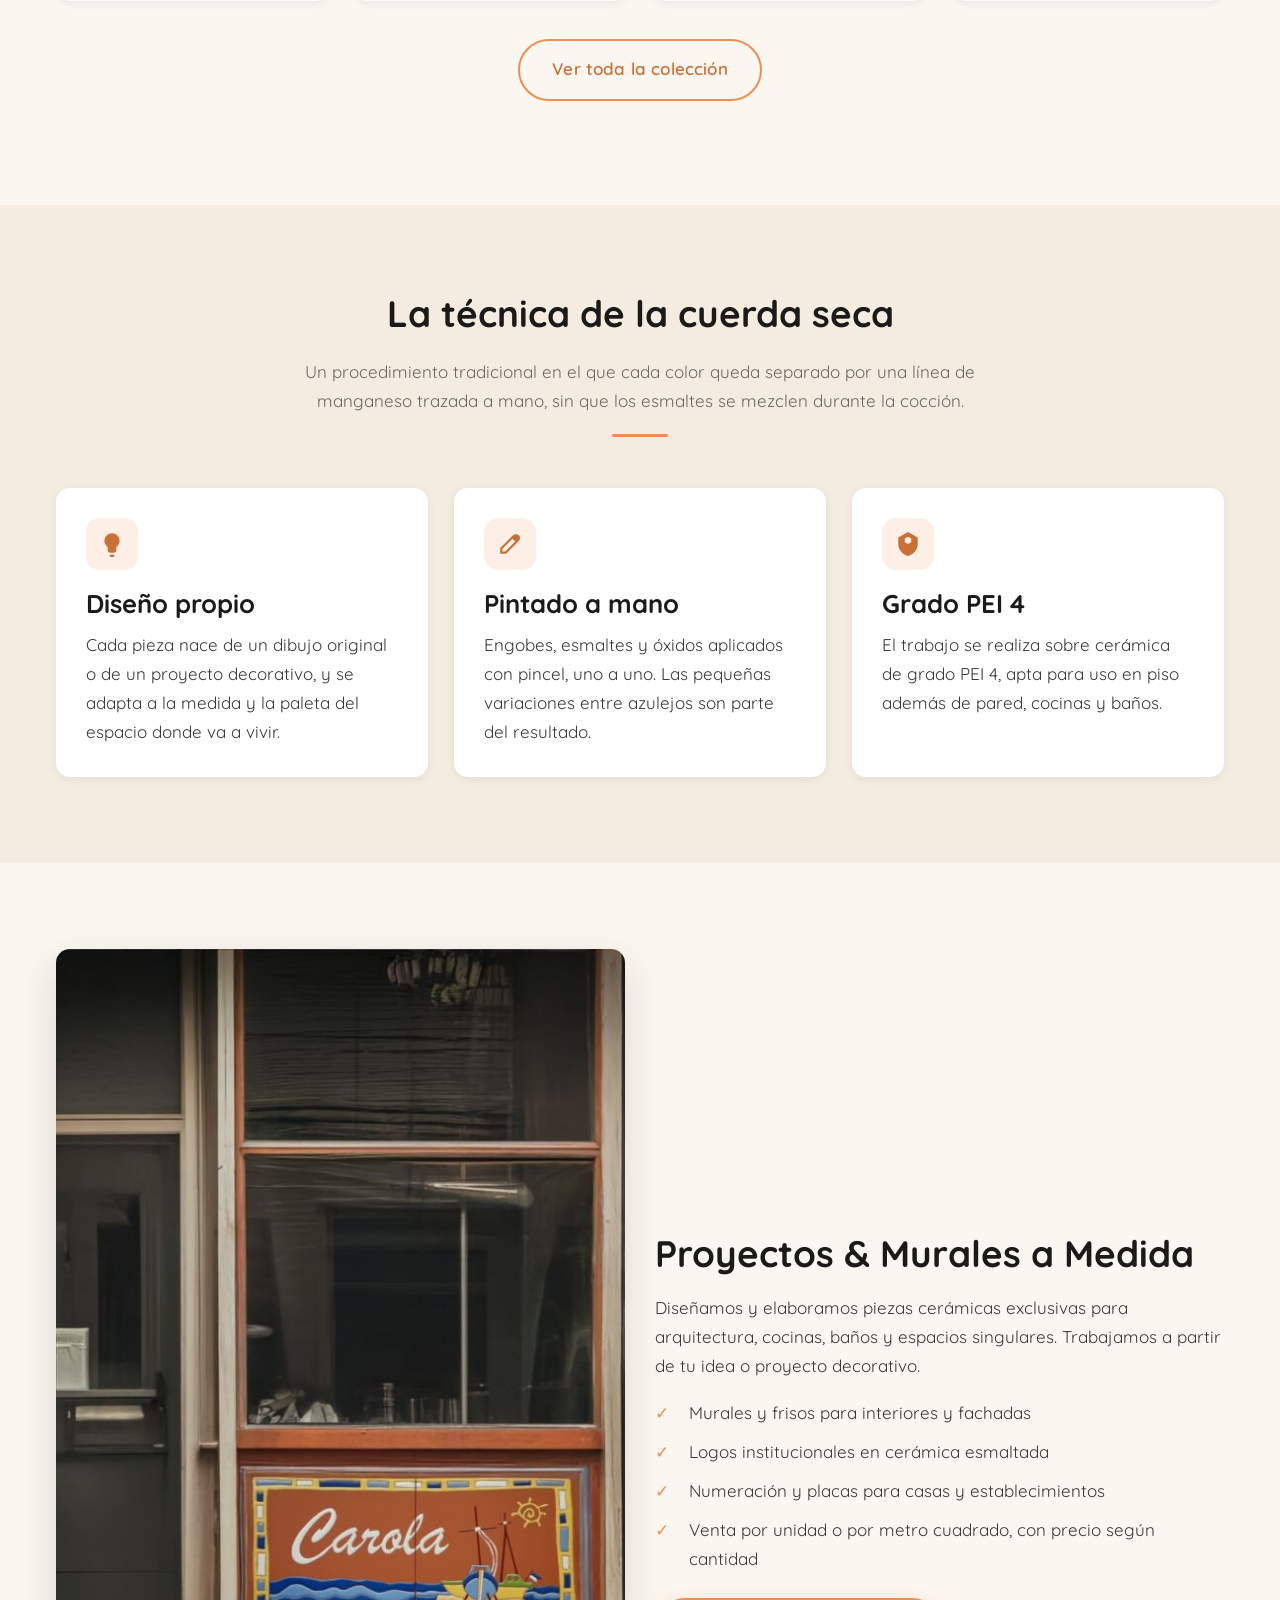
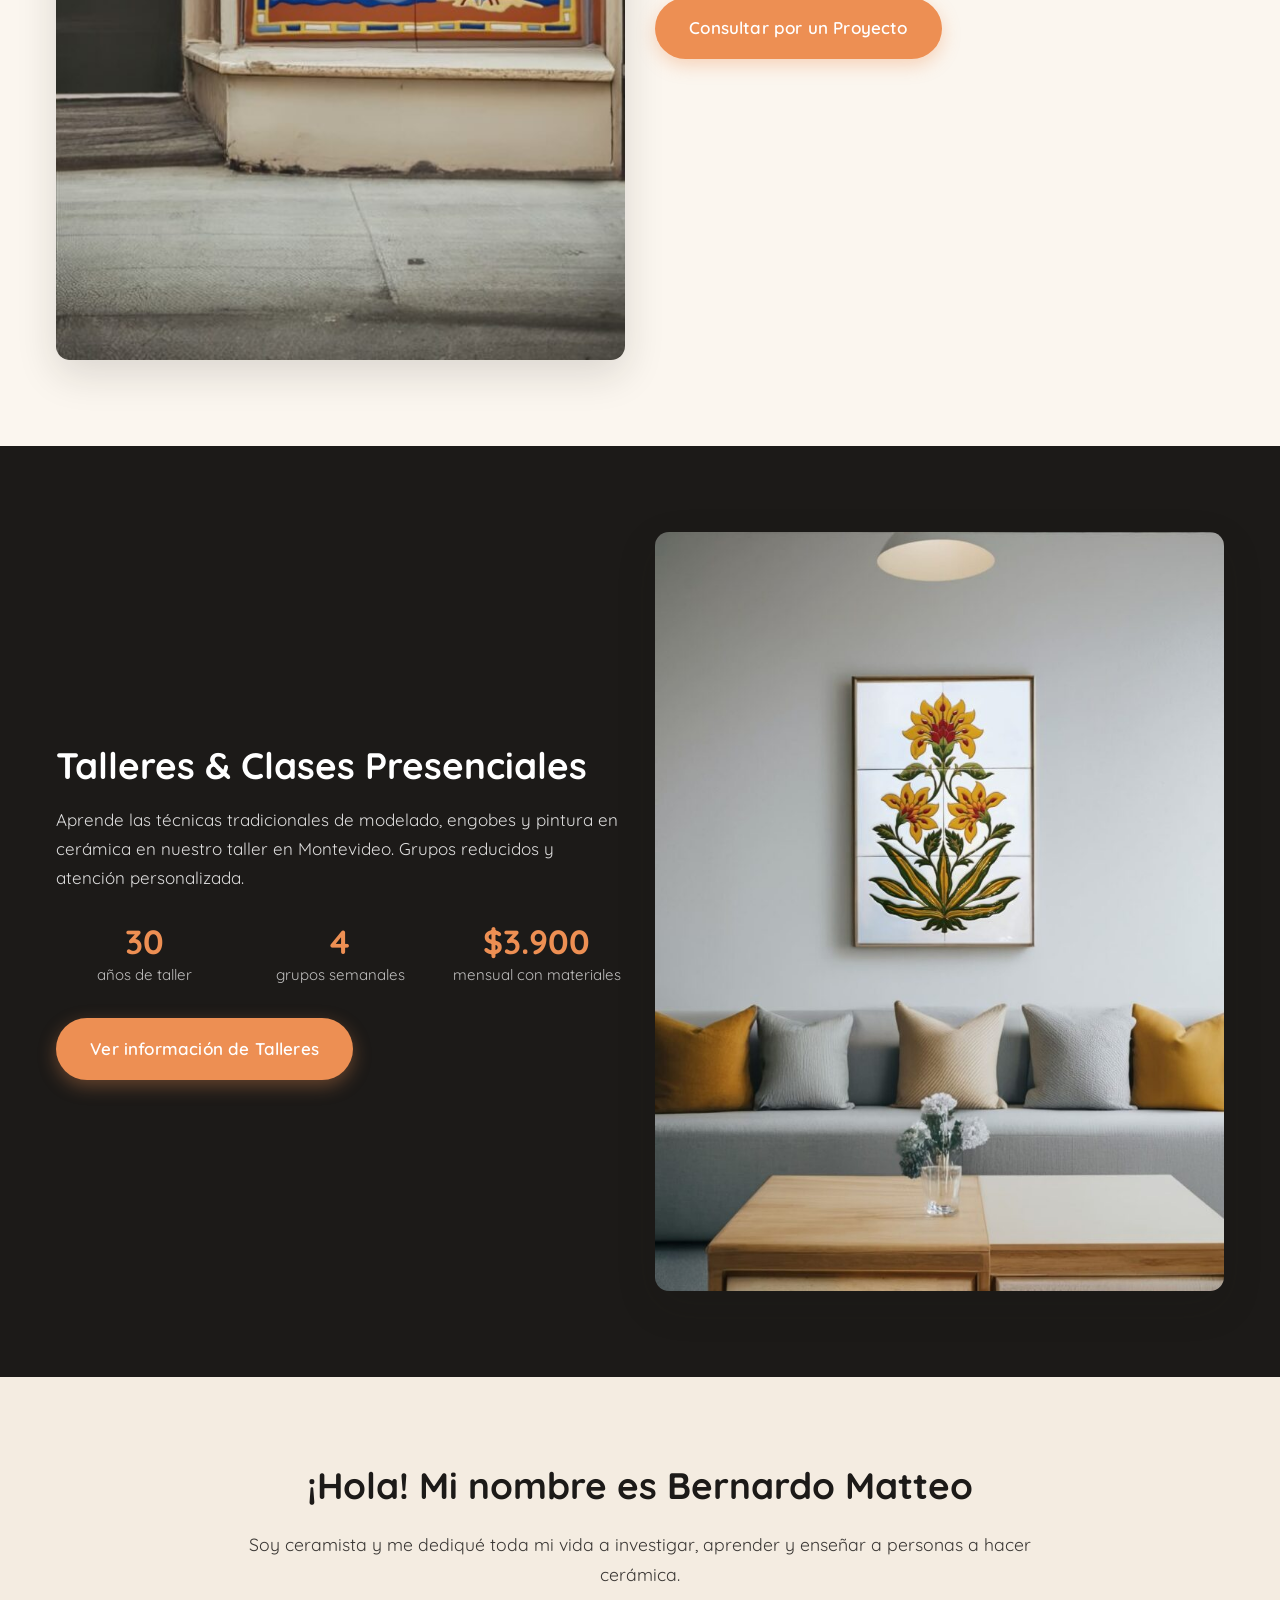
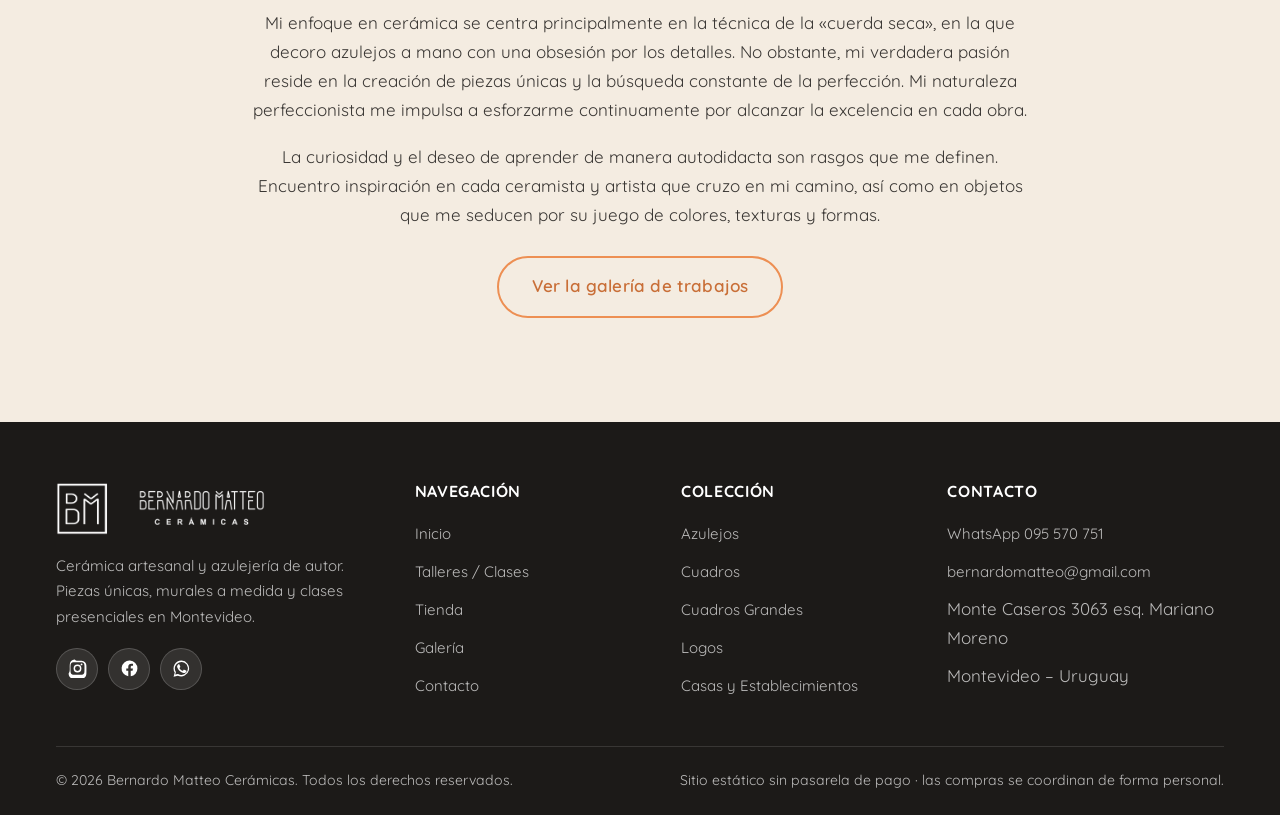
==== commit f88ee5da: "Actualizacion del catalogo (30-10-2026)" ====
--- a/index.html
+++ b/index.html
@@ -158,7 +158,7 @@
         <p data-editable="talleres-texto">Aprende las técnicas tradicionales de modelado, engobes y pintura en cerámica en nuestro taller en Montevideo. Grupos reducidos y atención personalizada.</p>
         <div class="datos" style="margin:30px 0">
           <div class="dato"><strong data-editable="talleres-dato-1">30</strong><span data-editable="talleres-dato-1-texto">años de taller</span></div>
-          <div class="dato"><strong data-editable="talleres-dato-2">3</strong><span data-editable="talleres-dato-2-texto">grupos semanales</span></div>
+          <div class="dato"><strong data-editable="talleres-dato-2">4</strong><span data-editable="talleres-dato-2-texto">grupos semanales</span></div>
           <div class="dato"><strong data-editable="talleres-dato-3">$3.900</strong><span data-editable="talleres-dato-3-texto">mensual con materiales</span></div>
         </div>
         <a class="btn btn-primario" href="talleres.html">Ver información de Talleres</a>
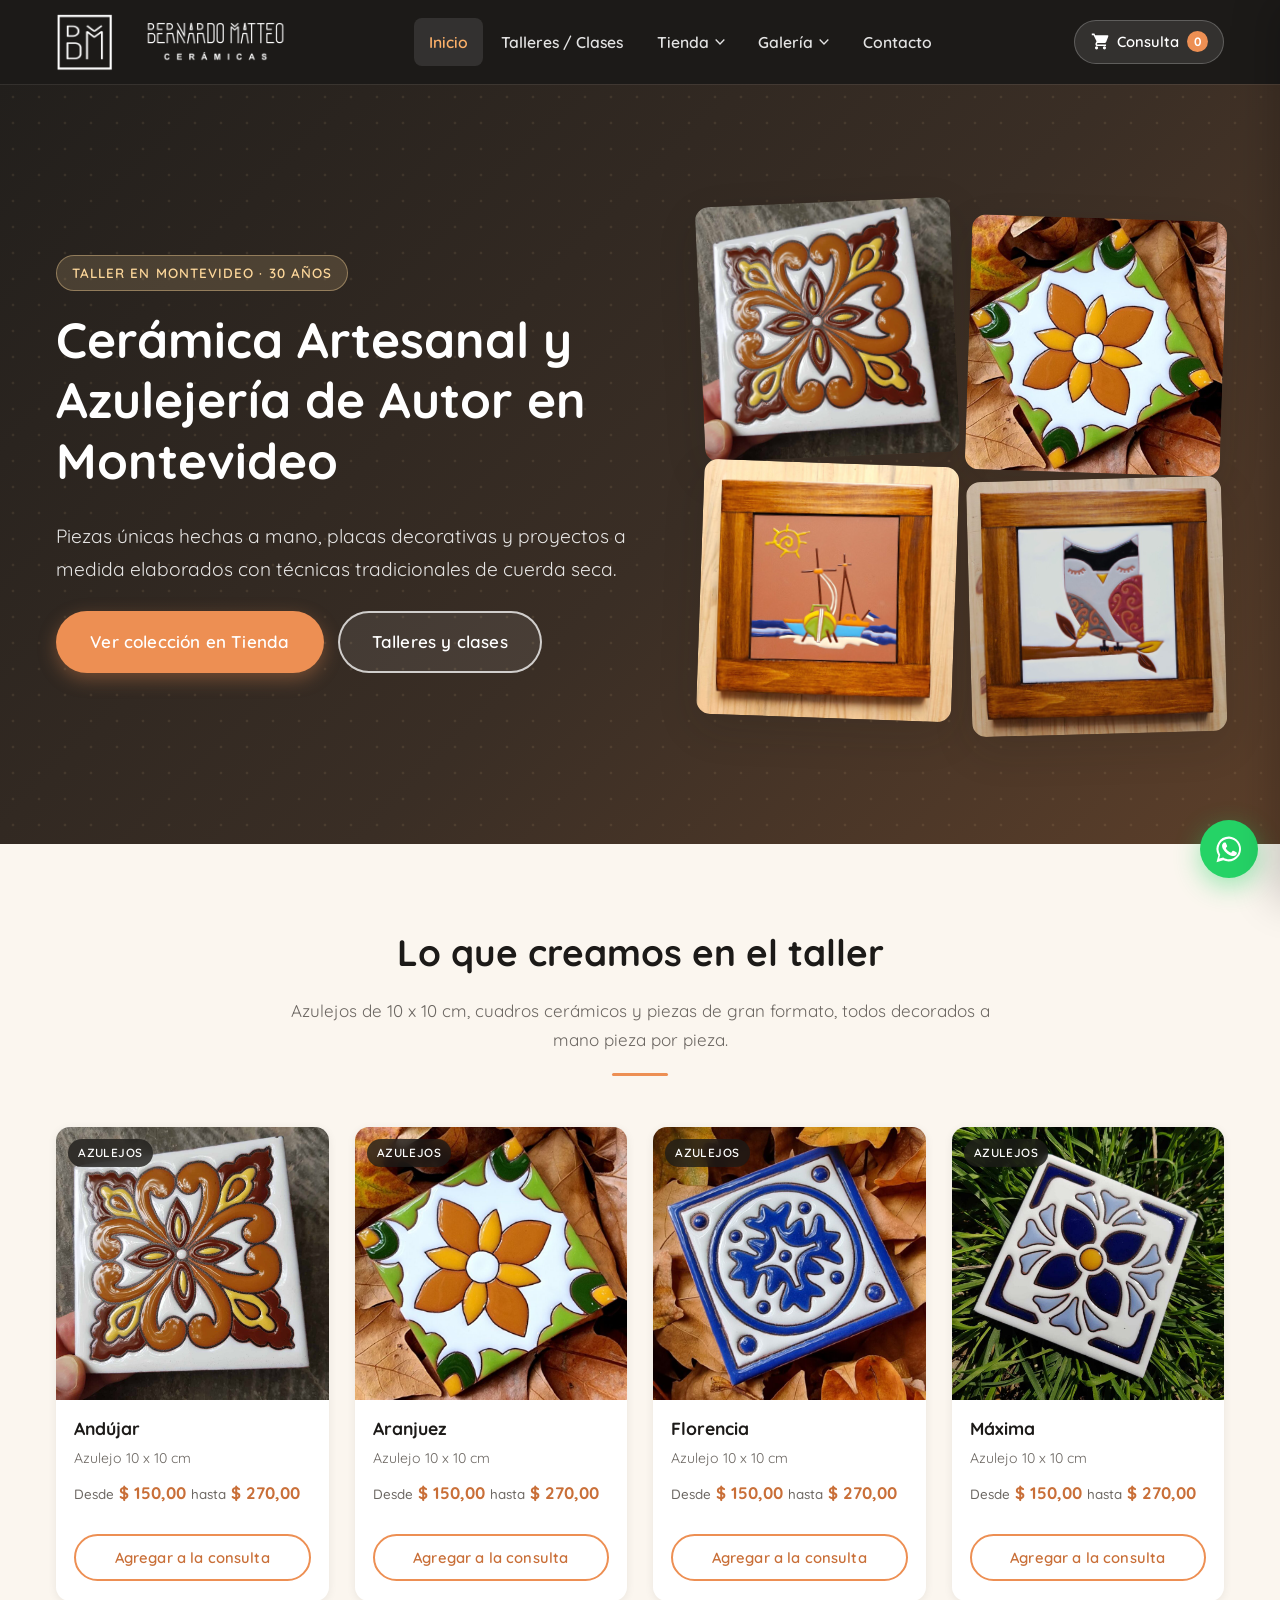
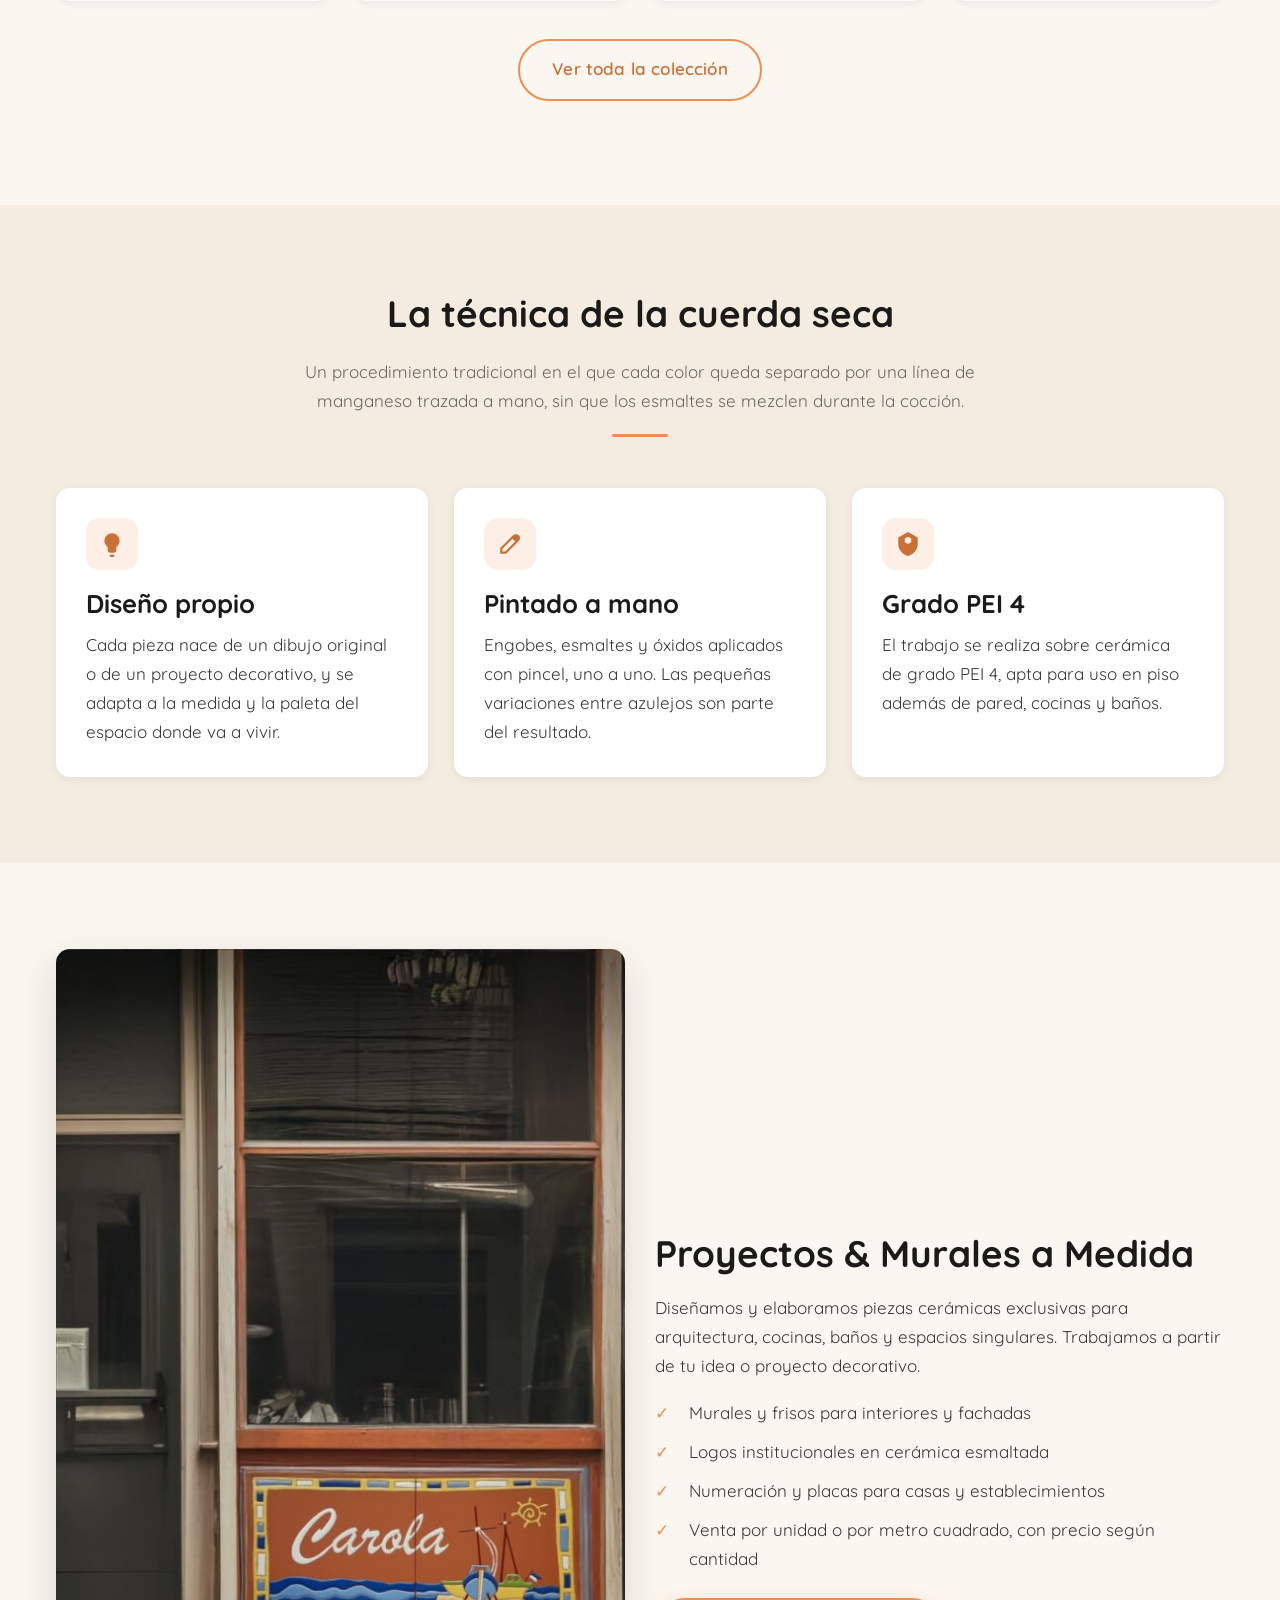
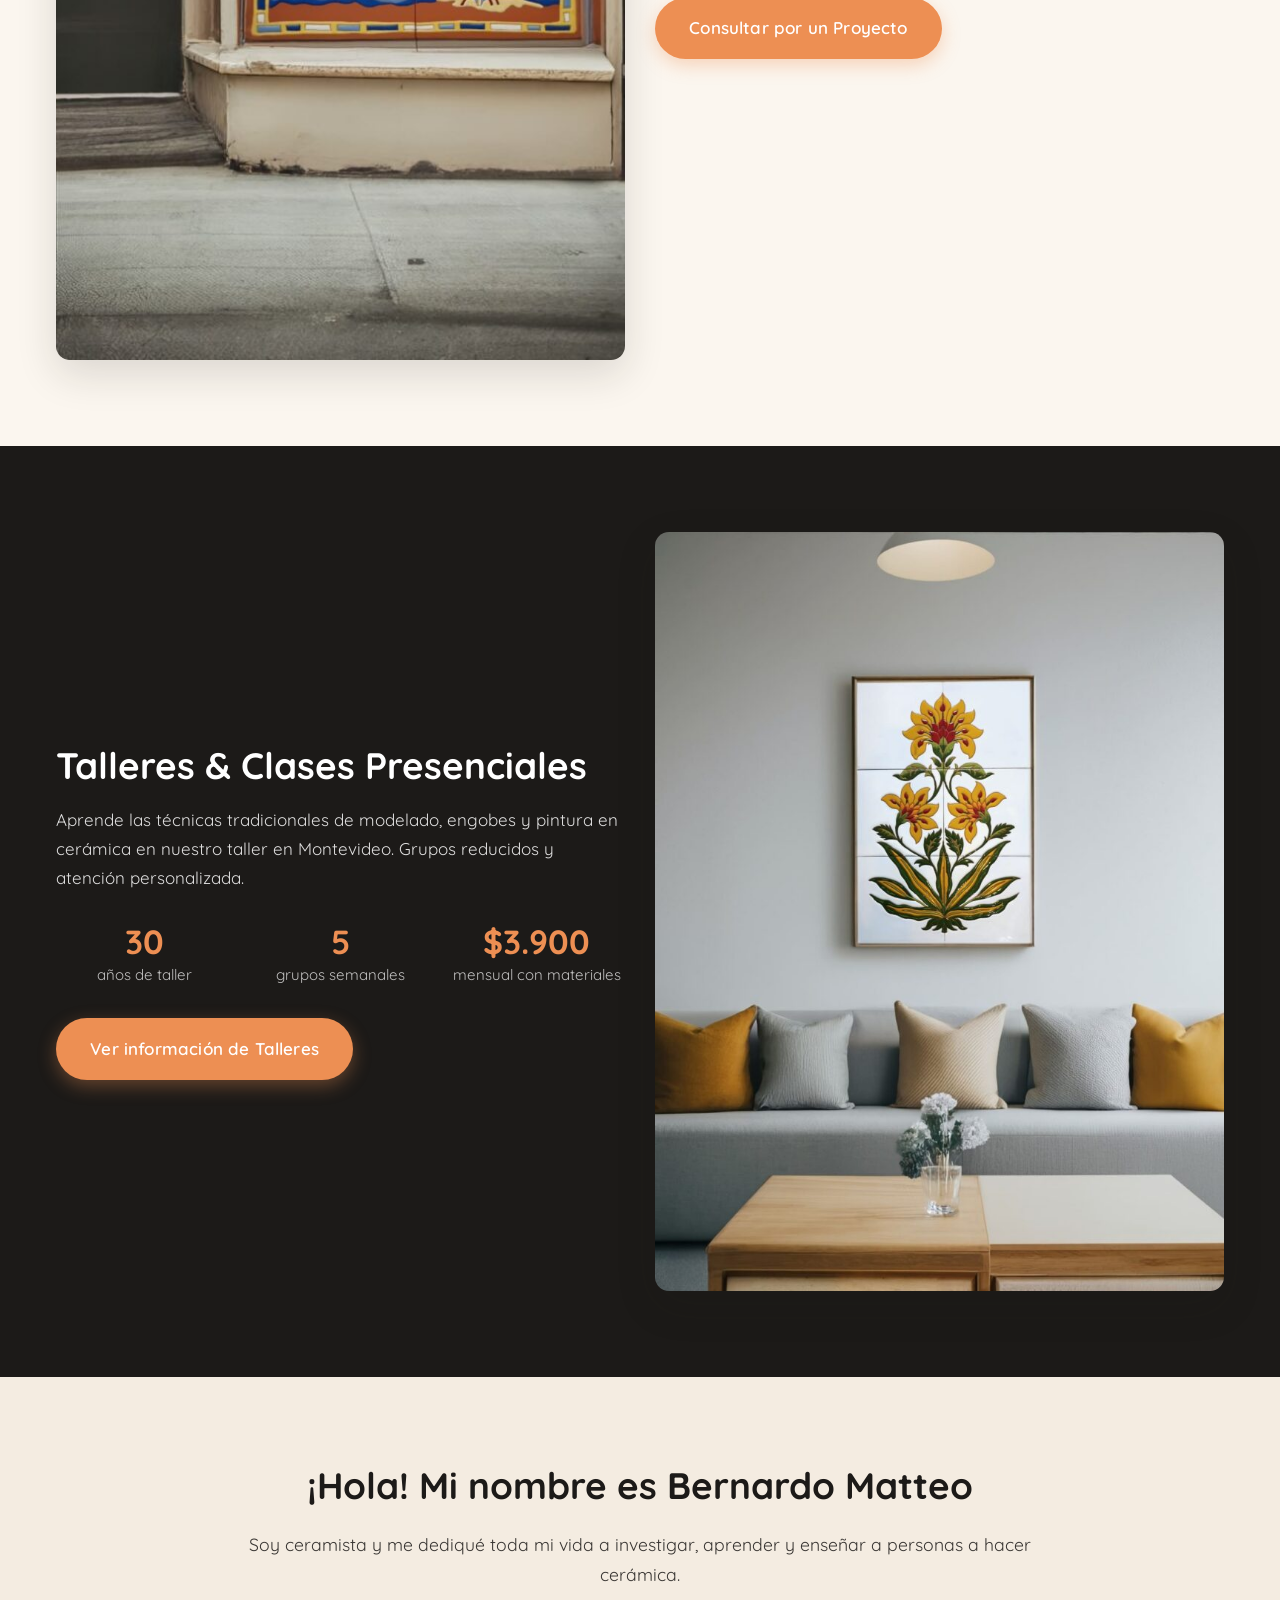
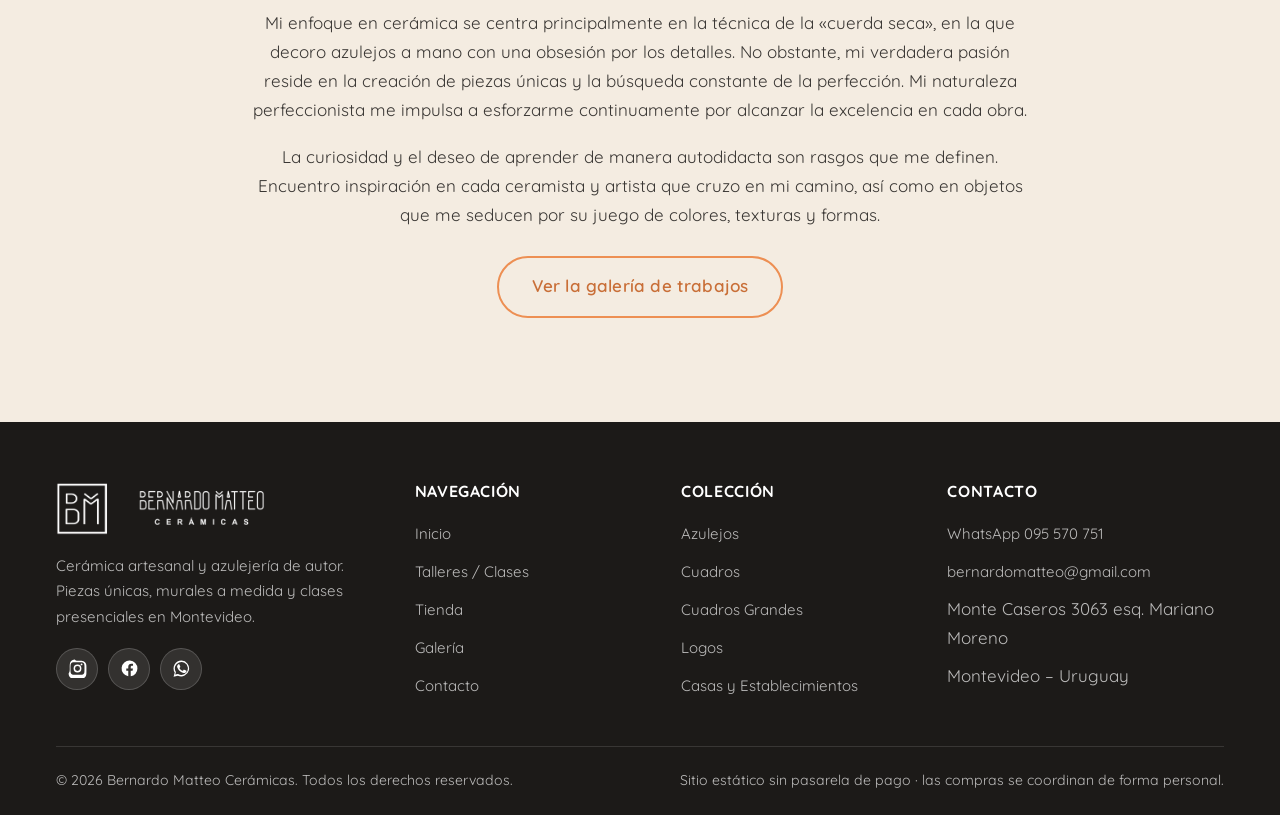
==== commit 87303e30: "Actualizacion del catalogo (30-10-2026)" ====
--- a/index.html
+++ b/index.html
@@ -158,7 +158,7 @@
         <p data-editable="talleres-texto">Aprende las técnicas tradicionales de modelado, engobes y pintura en cerámica en nuestro taller en Montevideo. Grupos reducidos y atención personalizada.</p>
         <div class="datos" style="margin:30px 0">
           <div class="dato"><strong data-editable="talleres-dato-1">30</strong><span data-editable="talleres-dato-1-texto">años de taller</span></div>
-          <div class="dato"><strong data-editable="talleres-dato-2">4</strong><span data-editable="talleres-dato-2-texto">grupos semanales</span></div>
+          <div class="dato"><strong data-editable="talleres-dato-2">5</strong><span data-editable="talleres-dato-2-texto">grupos semanales</span></div>
           <div class="dato"><strong data-editable="talleres-dato-3">$3.900</strong><span data-editable="talleres-dato-3-texto">mensual con materiales</span></div>
         </div>
         <a class="btn btn-primario" href="talleres.html">Ver información de Talleres</a>
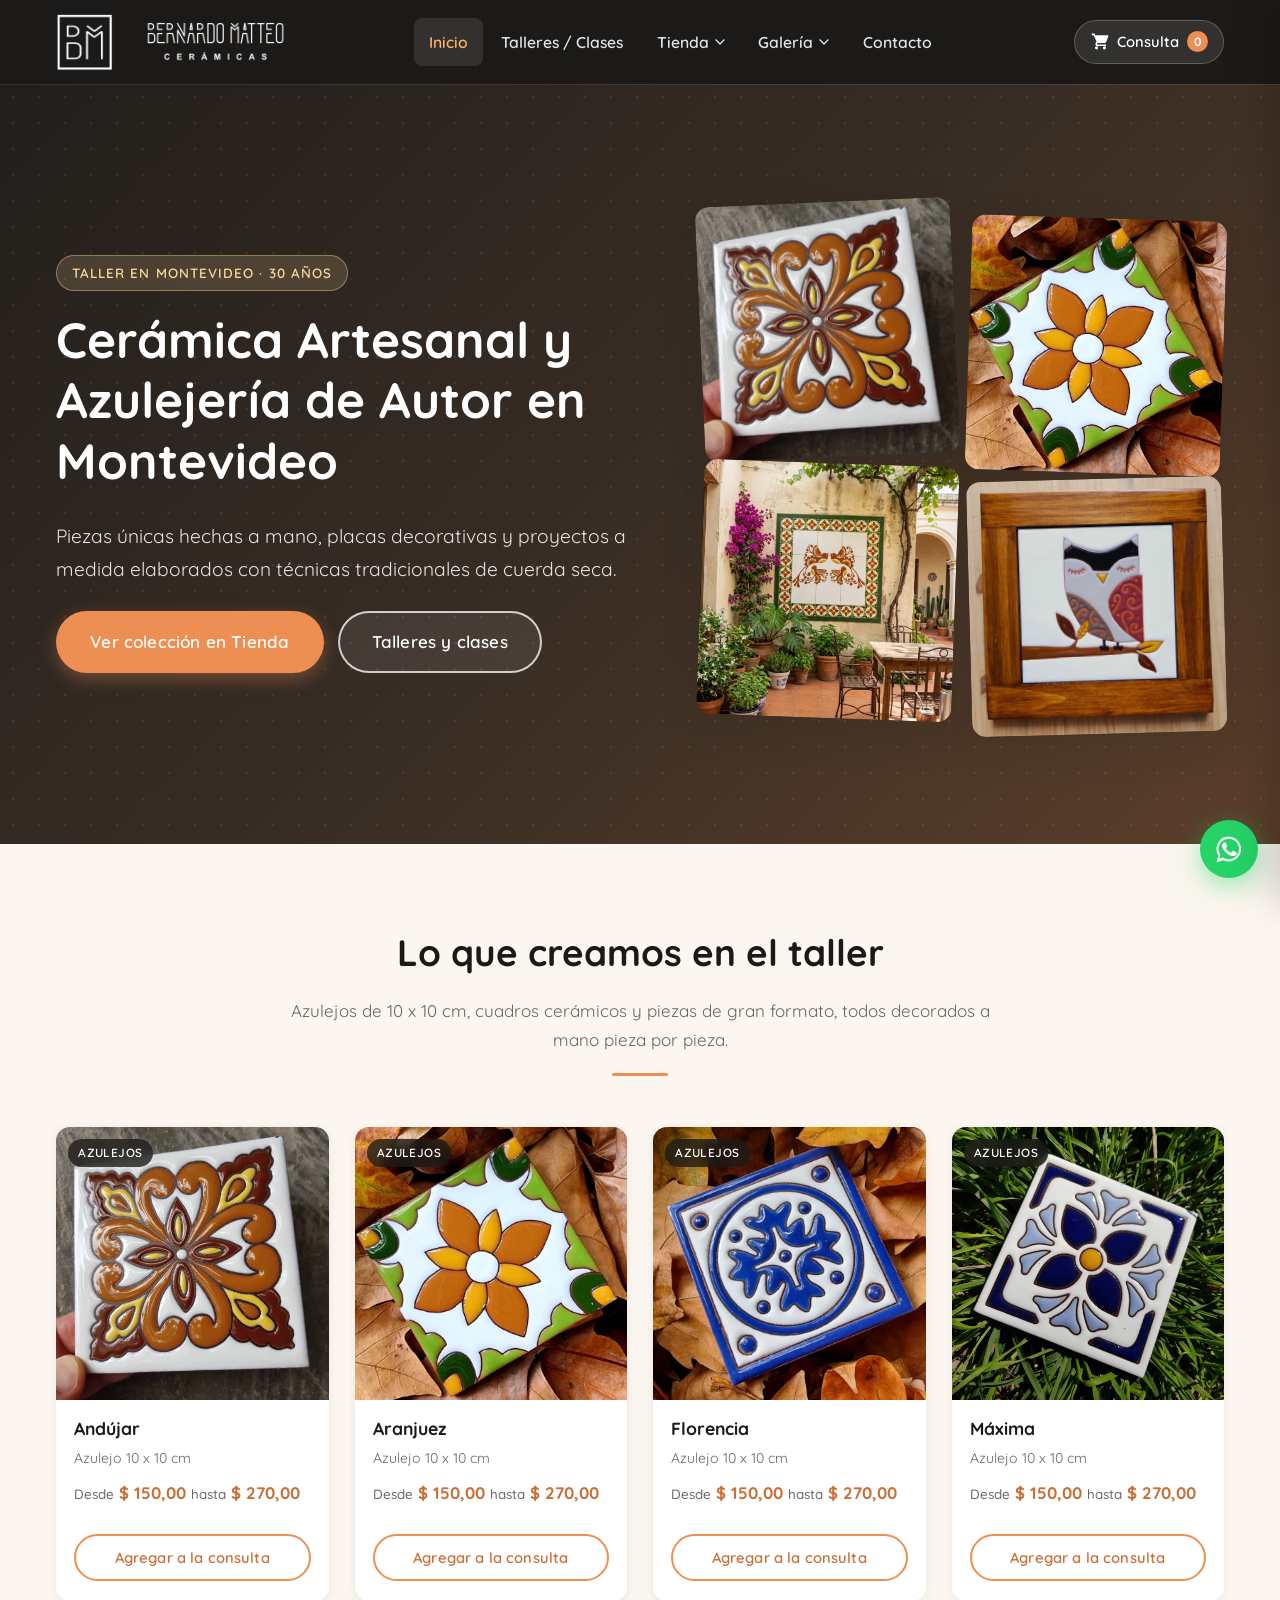
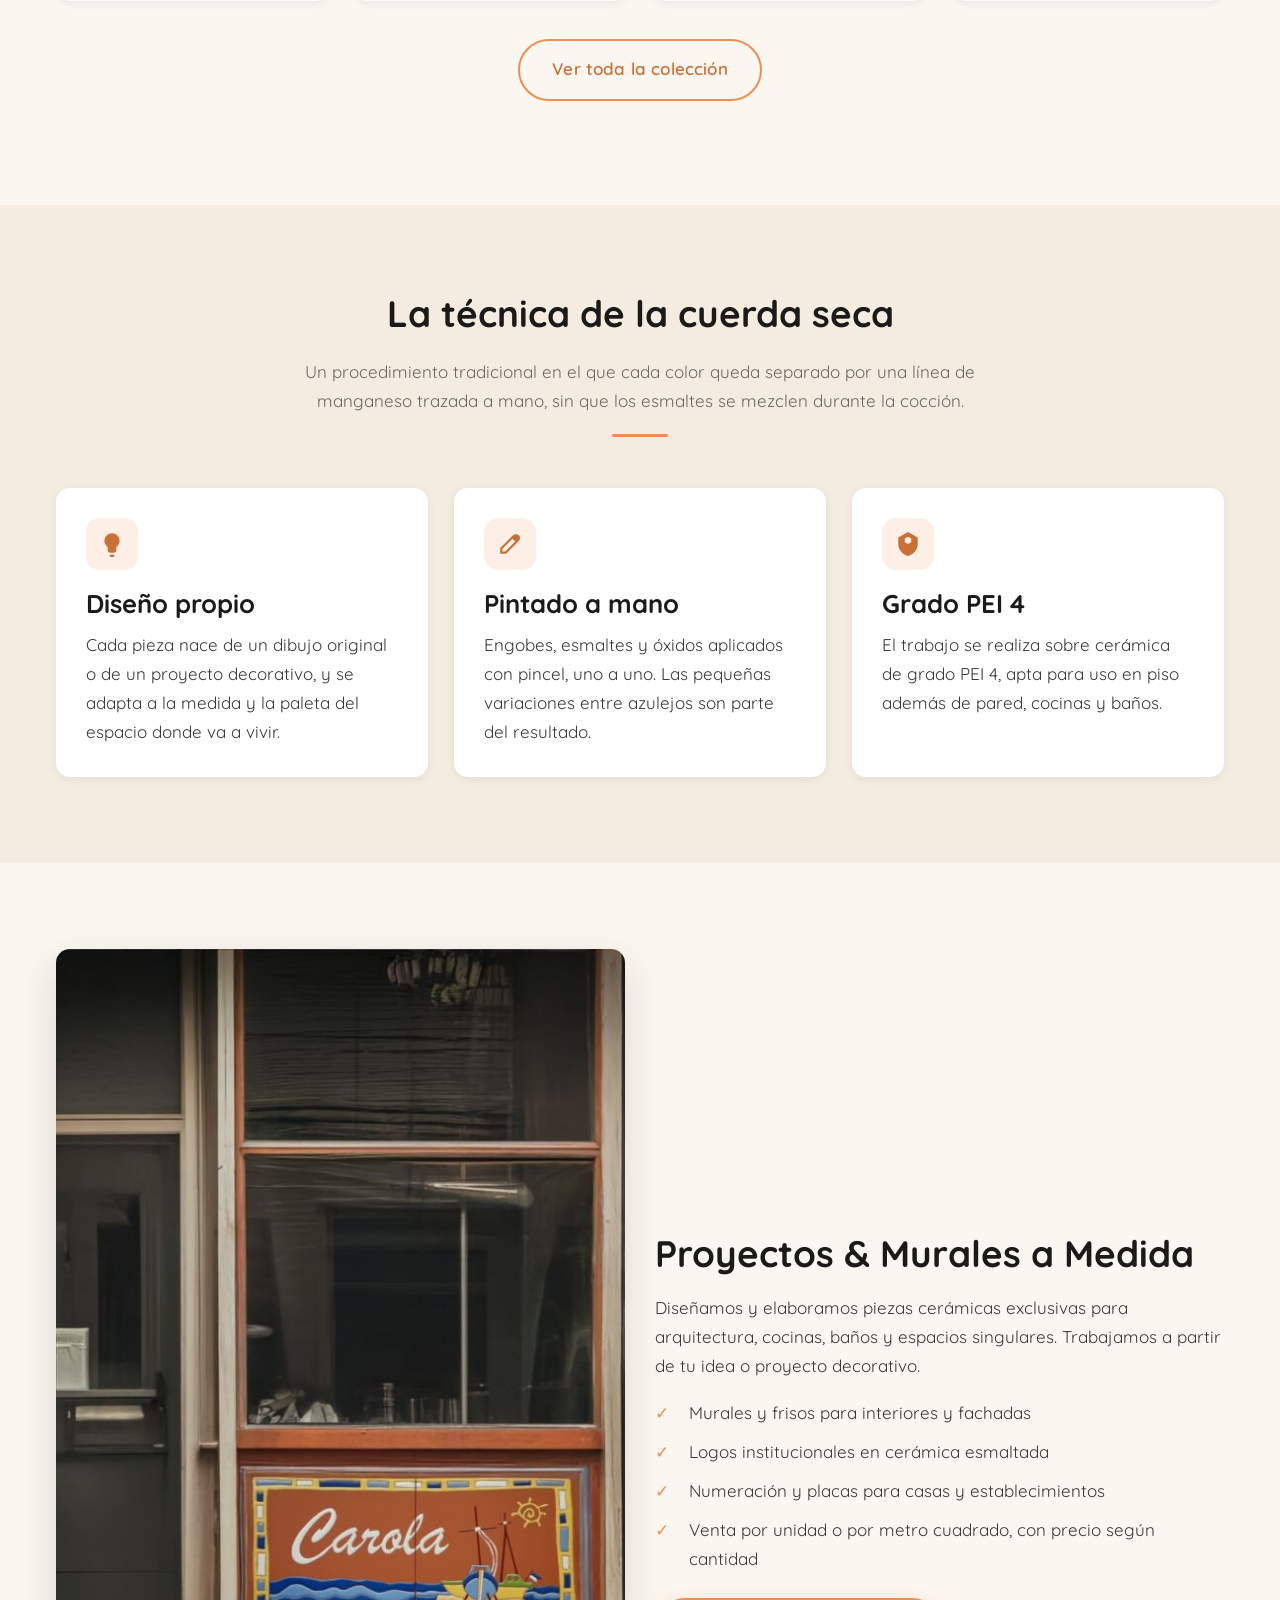
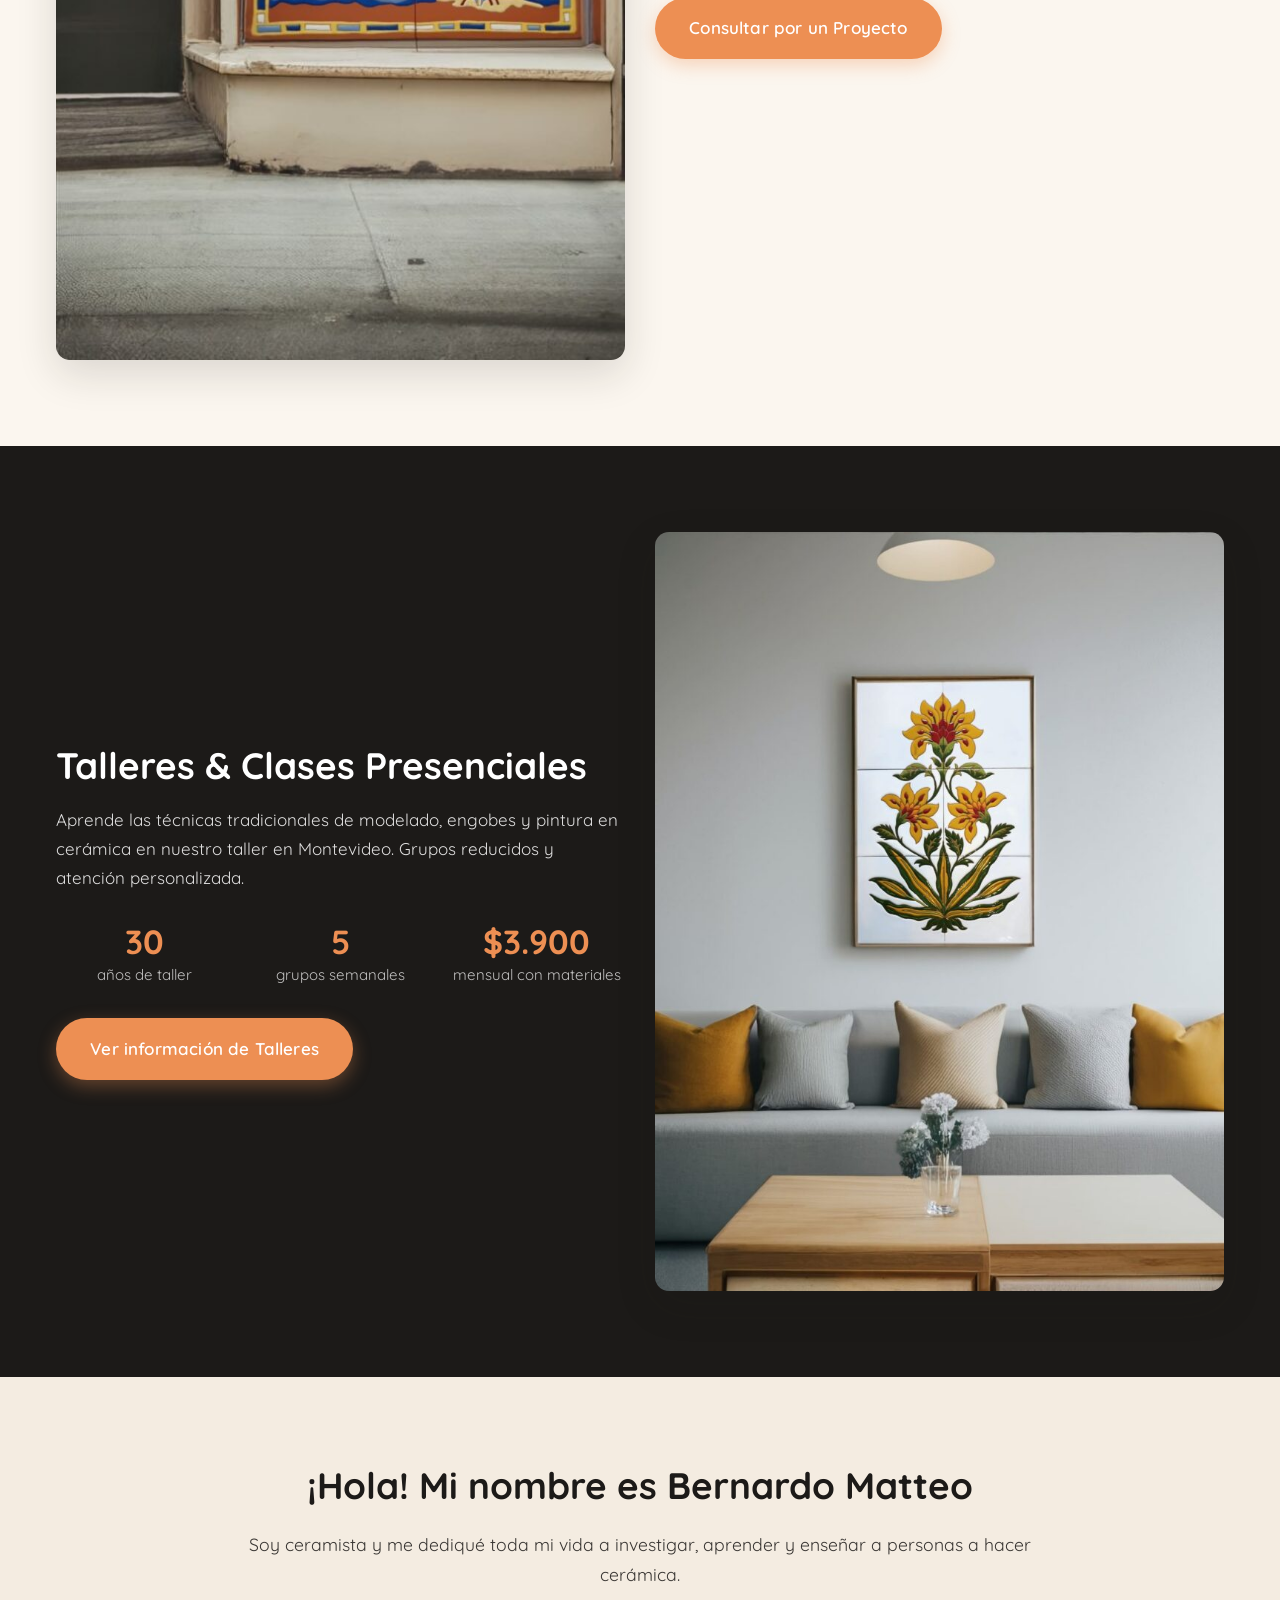
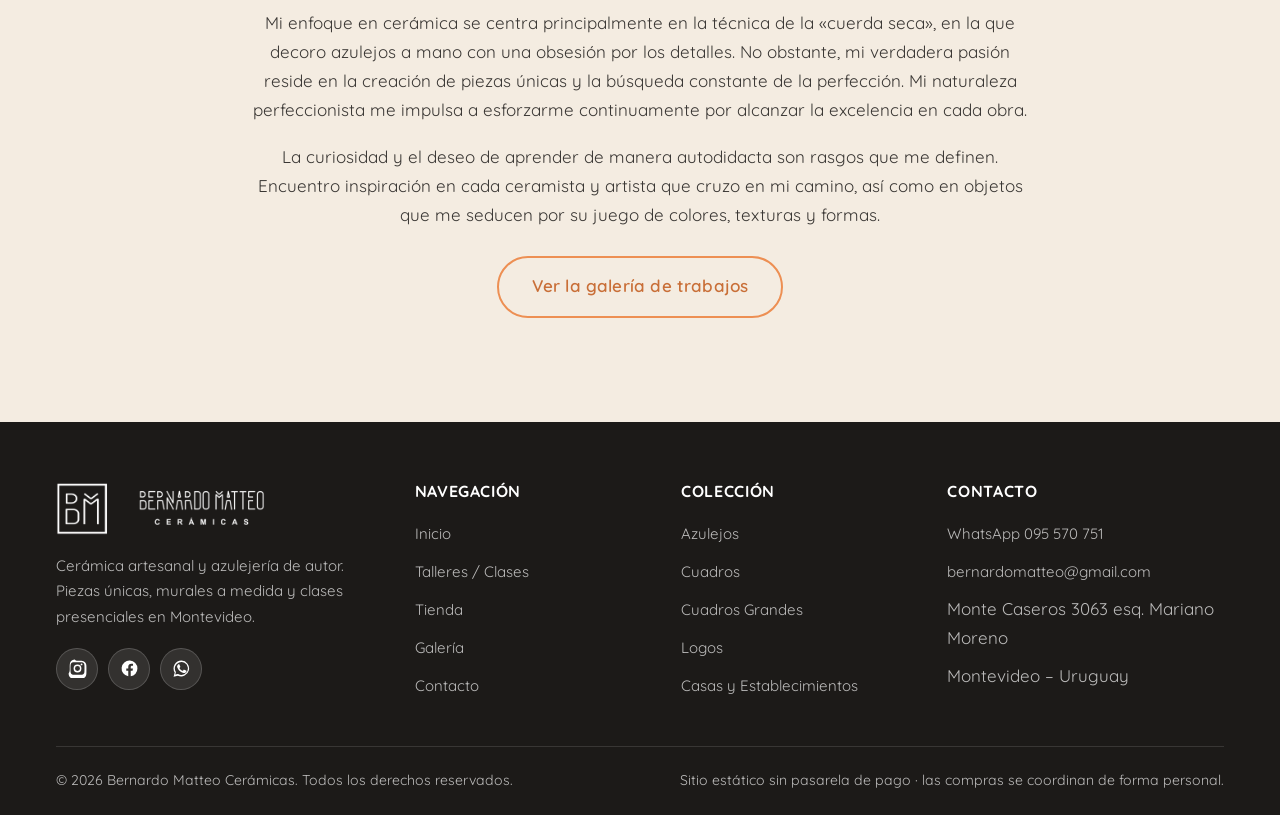
==== commit 30c9ac05: "Actualizacion del catalogo (01-11-2026)" ====
--- a/index.html
+++ b/index.html
@@ -75,7 +75,7 @@
       <div class="hero-mosaico">
         <img data-editable-img="hero-foto-1" src="assets/img/productos/andujar.jpg" alt="Azulejo Andújar decorado en cuerda seca" width="600" height="600">
         <img data-editable-img="hero-foto-2" src="assets/img/productos/aranjuez.jpg" alt="Azulejo Aranjuez pintado a mano" width="600" height="600">
-        <img data-editable-img="hero-foto-3" src="assets/img/productos/barcas.jpg" alt="Cuadro cerámico Barcas" width="600" height="600">
+        <img data-editable-img="hero-foto-3" src="assets/img/portada/hero-foto-3-mvyc02y7.jpg" alt="Cuadro cerámico Barcas" width="600" height="600">
         <img data-editable-img="hero-foto-4" src="assets/img/productos/buho.jpg" alt="Cuadro cerámico Búho" width="600" height="600" loading="lazy">
       </div>
     </div>
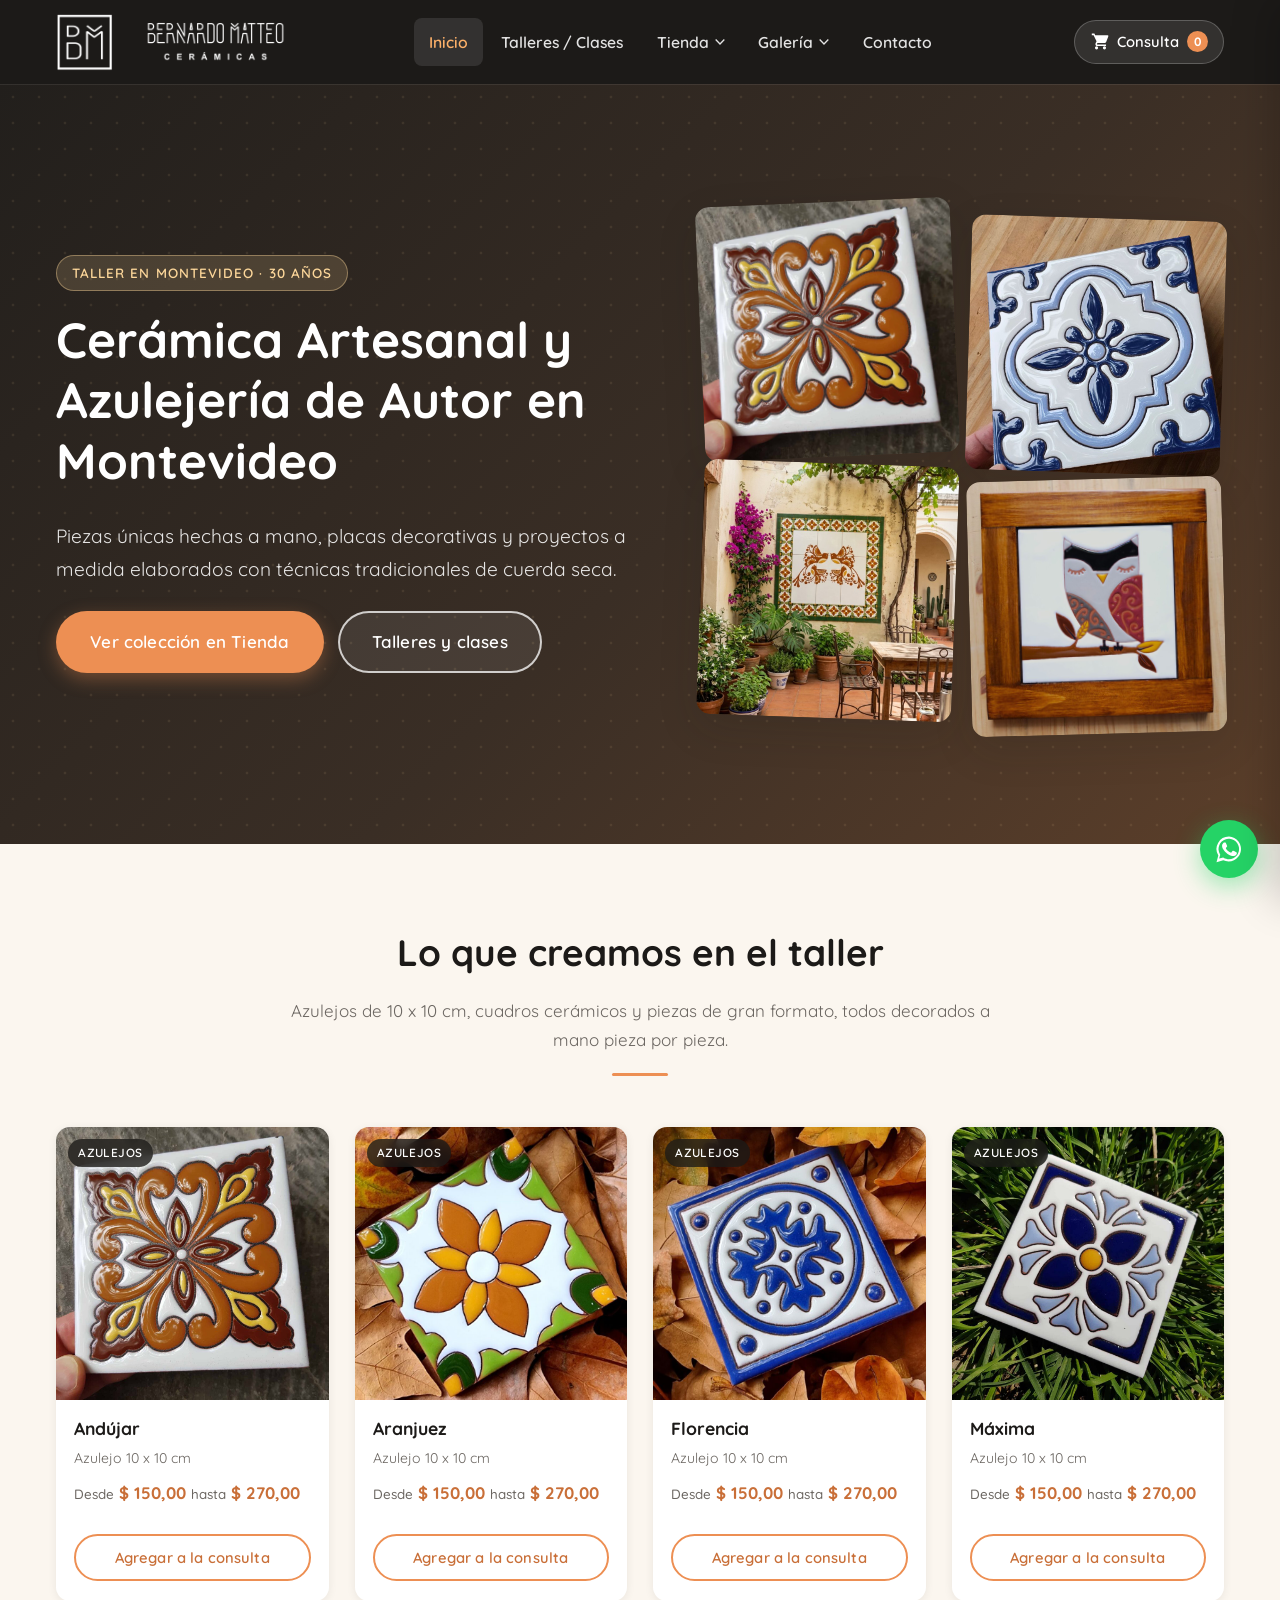
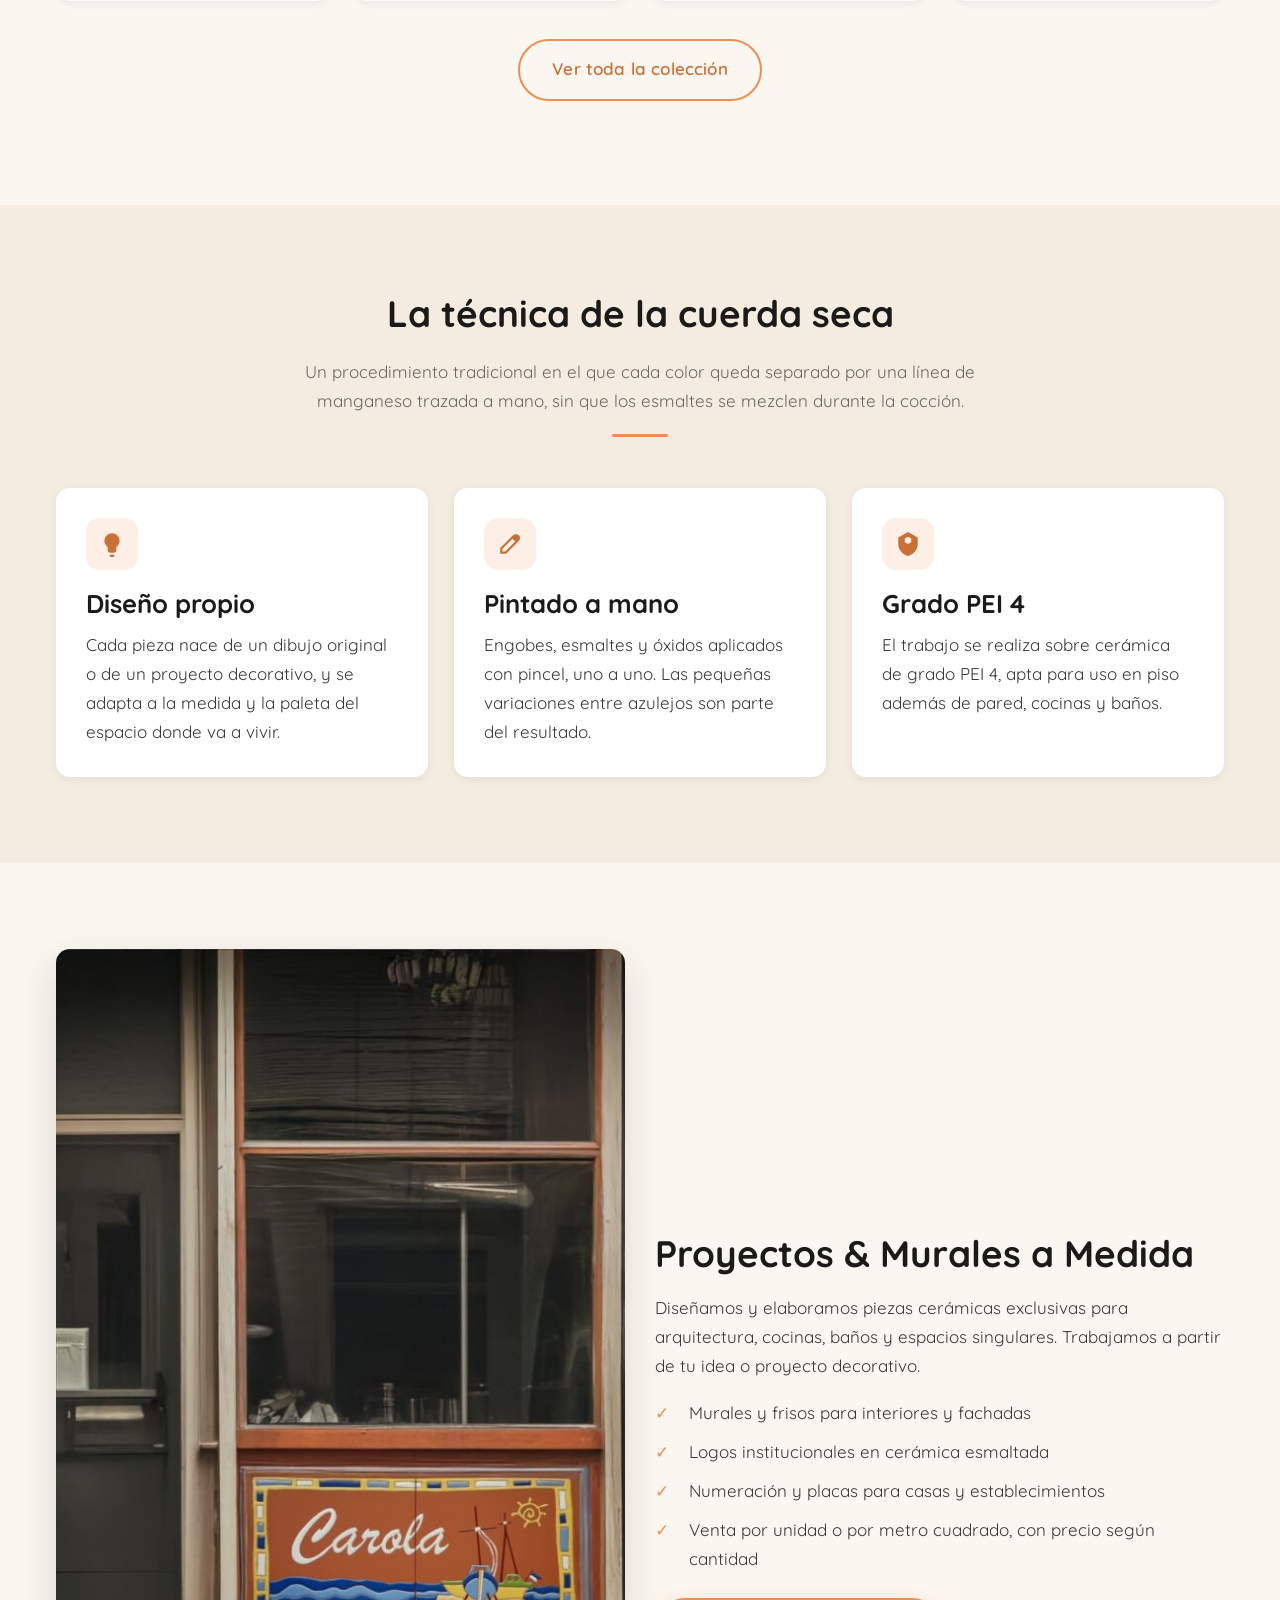
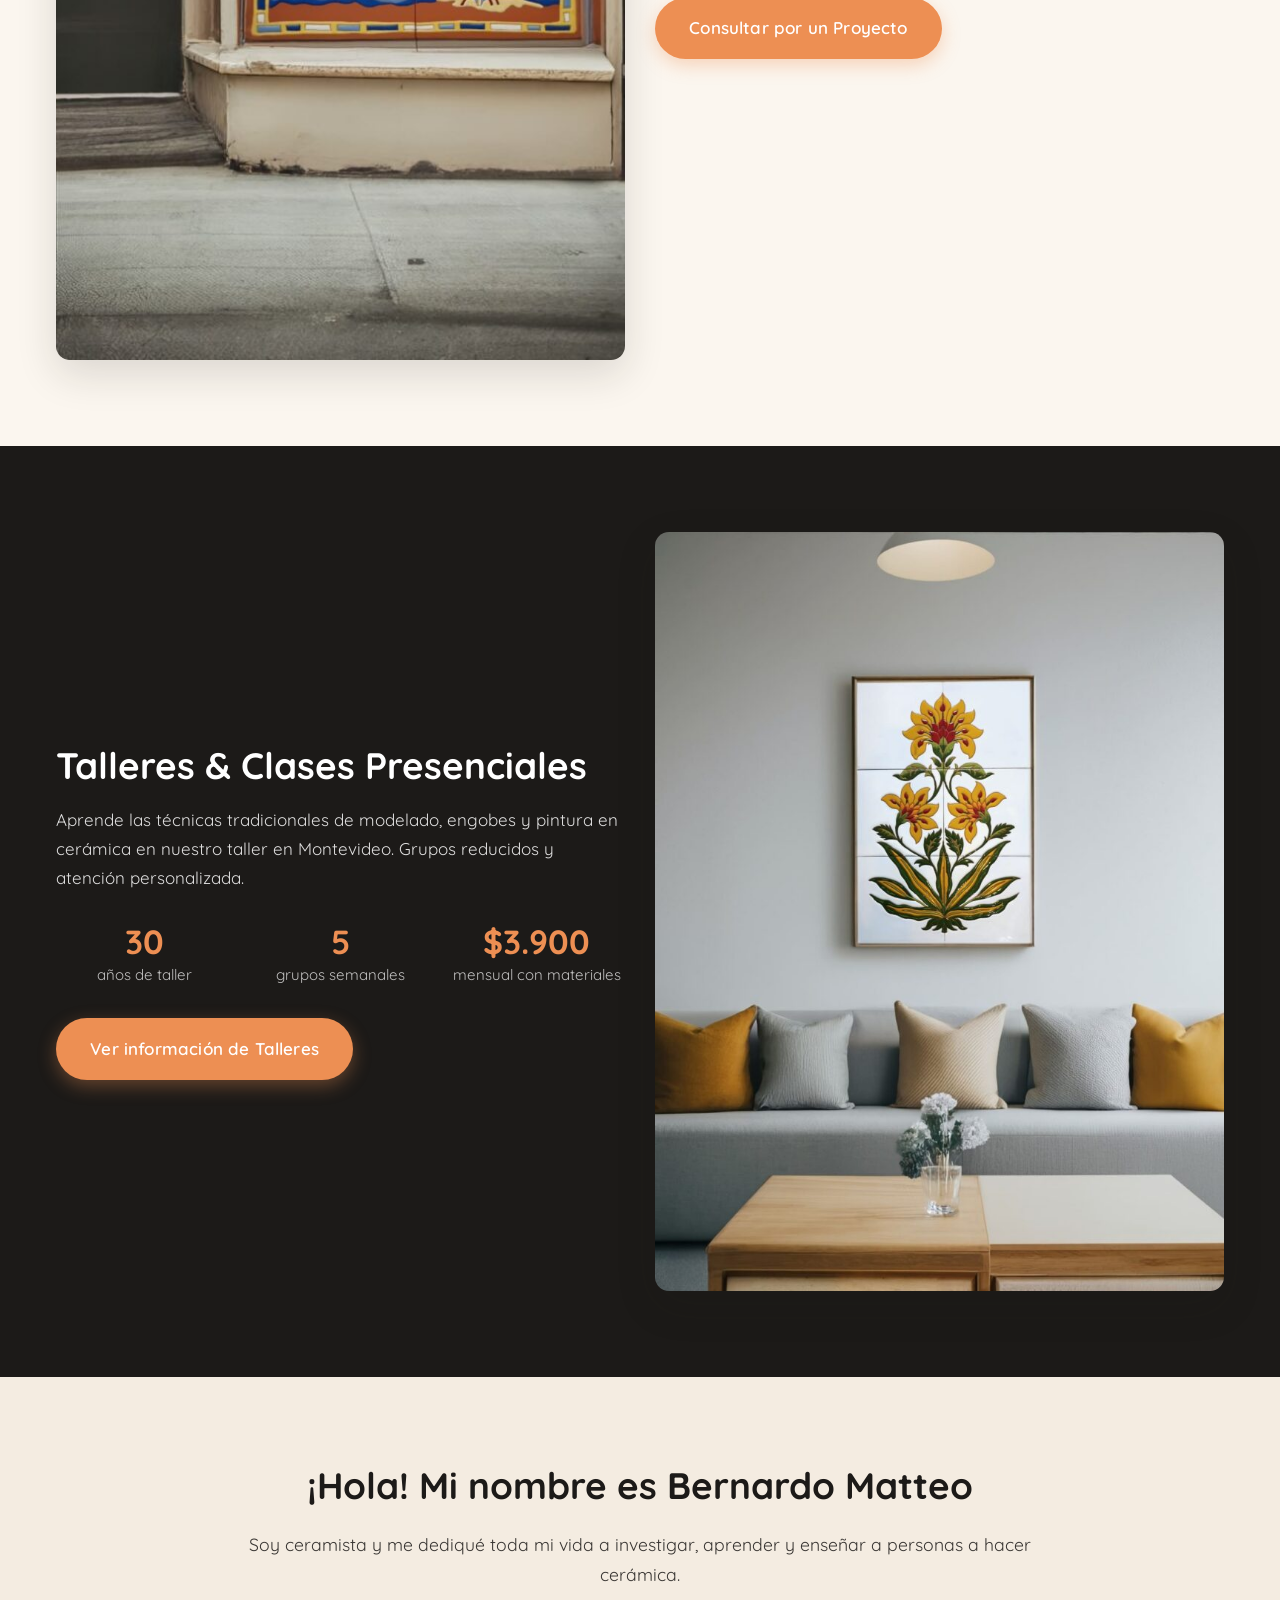
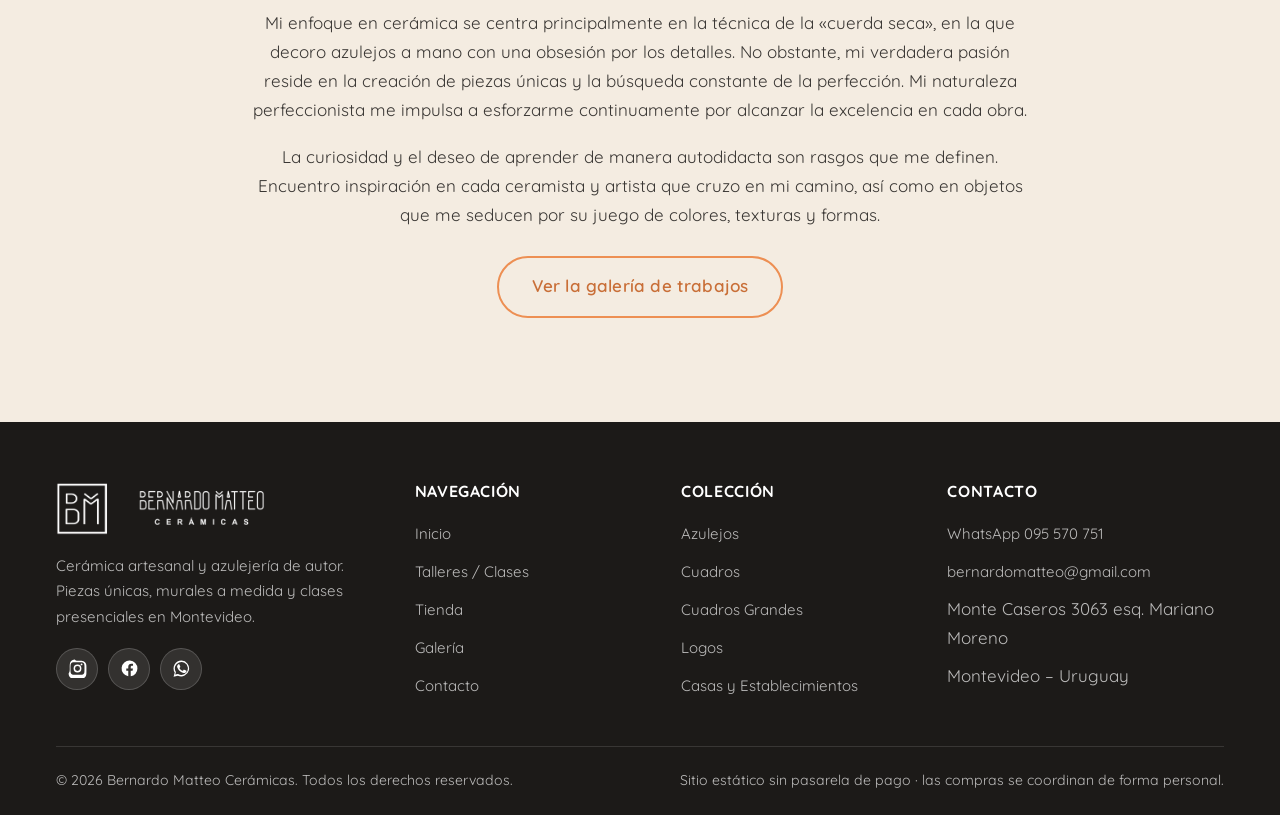
==== commit 49503e12: "Actualizacion del catalogo (01-11-2026)" ====
--- a/index.html
+++ b/index.html
@@ -74,7 +74,7 @@
       </div>
       <div class="hero-mosaico">
         <img data-editable-img="hero-foto-1" src="assets/img/productos/andujar.jpg" alt="Azulejo Andújar decorado en cuerda seca" width="600" height="600">
-        <img data-editable-img="hero-foto-2" src="assets/img/productos/aranjuez.jpg" alt="Azulejo Aranjuez pintado a mano" width="600" height="600">
+        <img data-editable-img="hero-foto-2" src="assets/img/portada/hero-foto-2-mvyfawwt.jpg" alt="Azulejo Aranjuez pintado a mano" width="600" height="600">
         <img data-editable-img="hero-foto-3" src="assets/img/portada/hero-foto-3-mvyc02y7.jpg" alt="Cuadro cerámico Barcas" width="600" height="600">
         <img data-editable-img="hero-foto-4" src="assets/img/productos/buho.jpg" alt="Cuadro cerámico Búho" width="600" height="600" loading="lazy">
       </div>
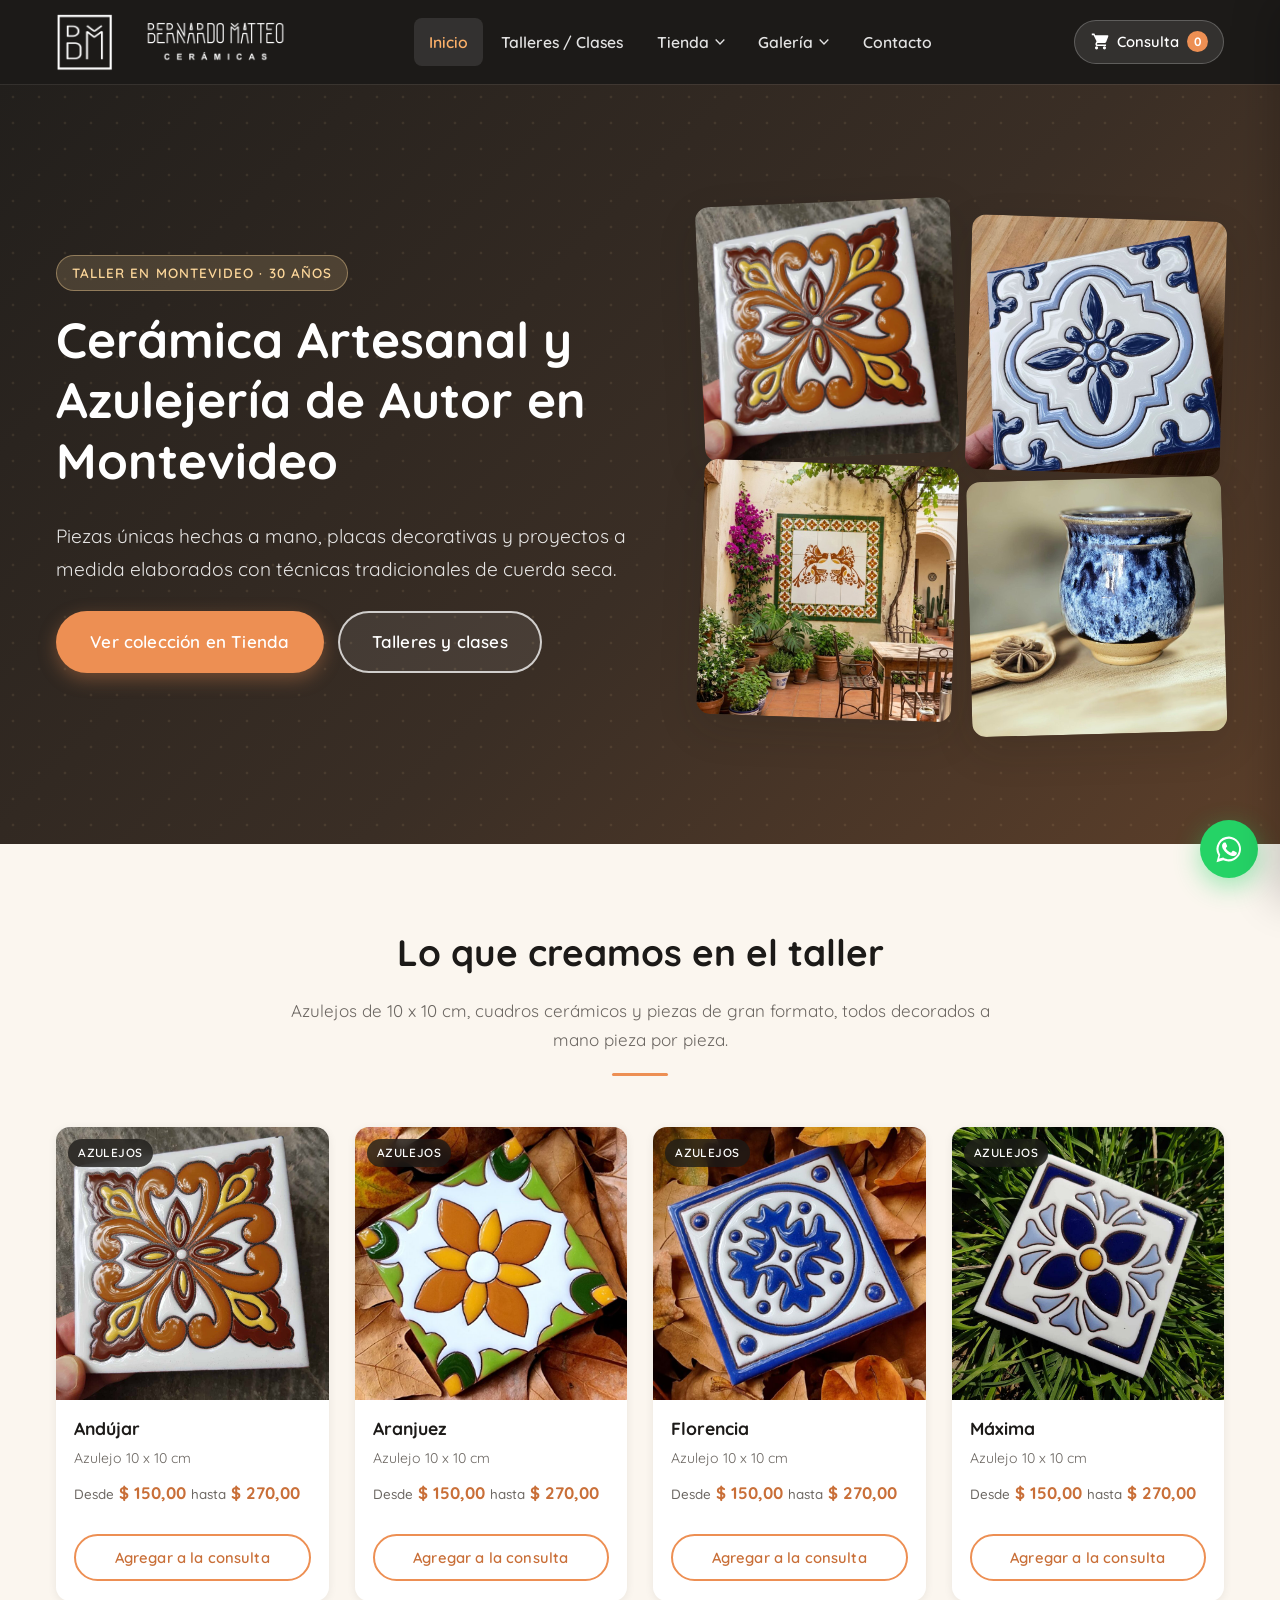
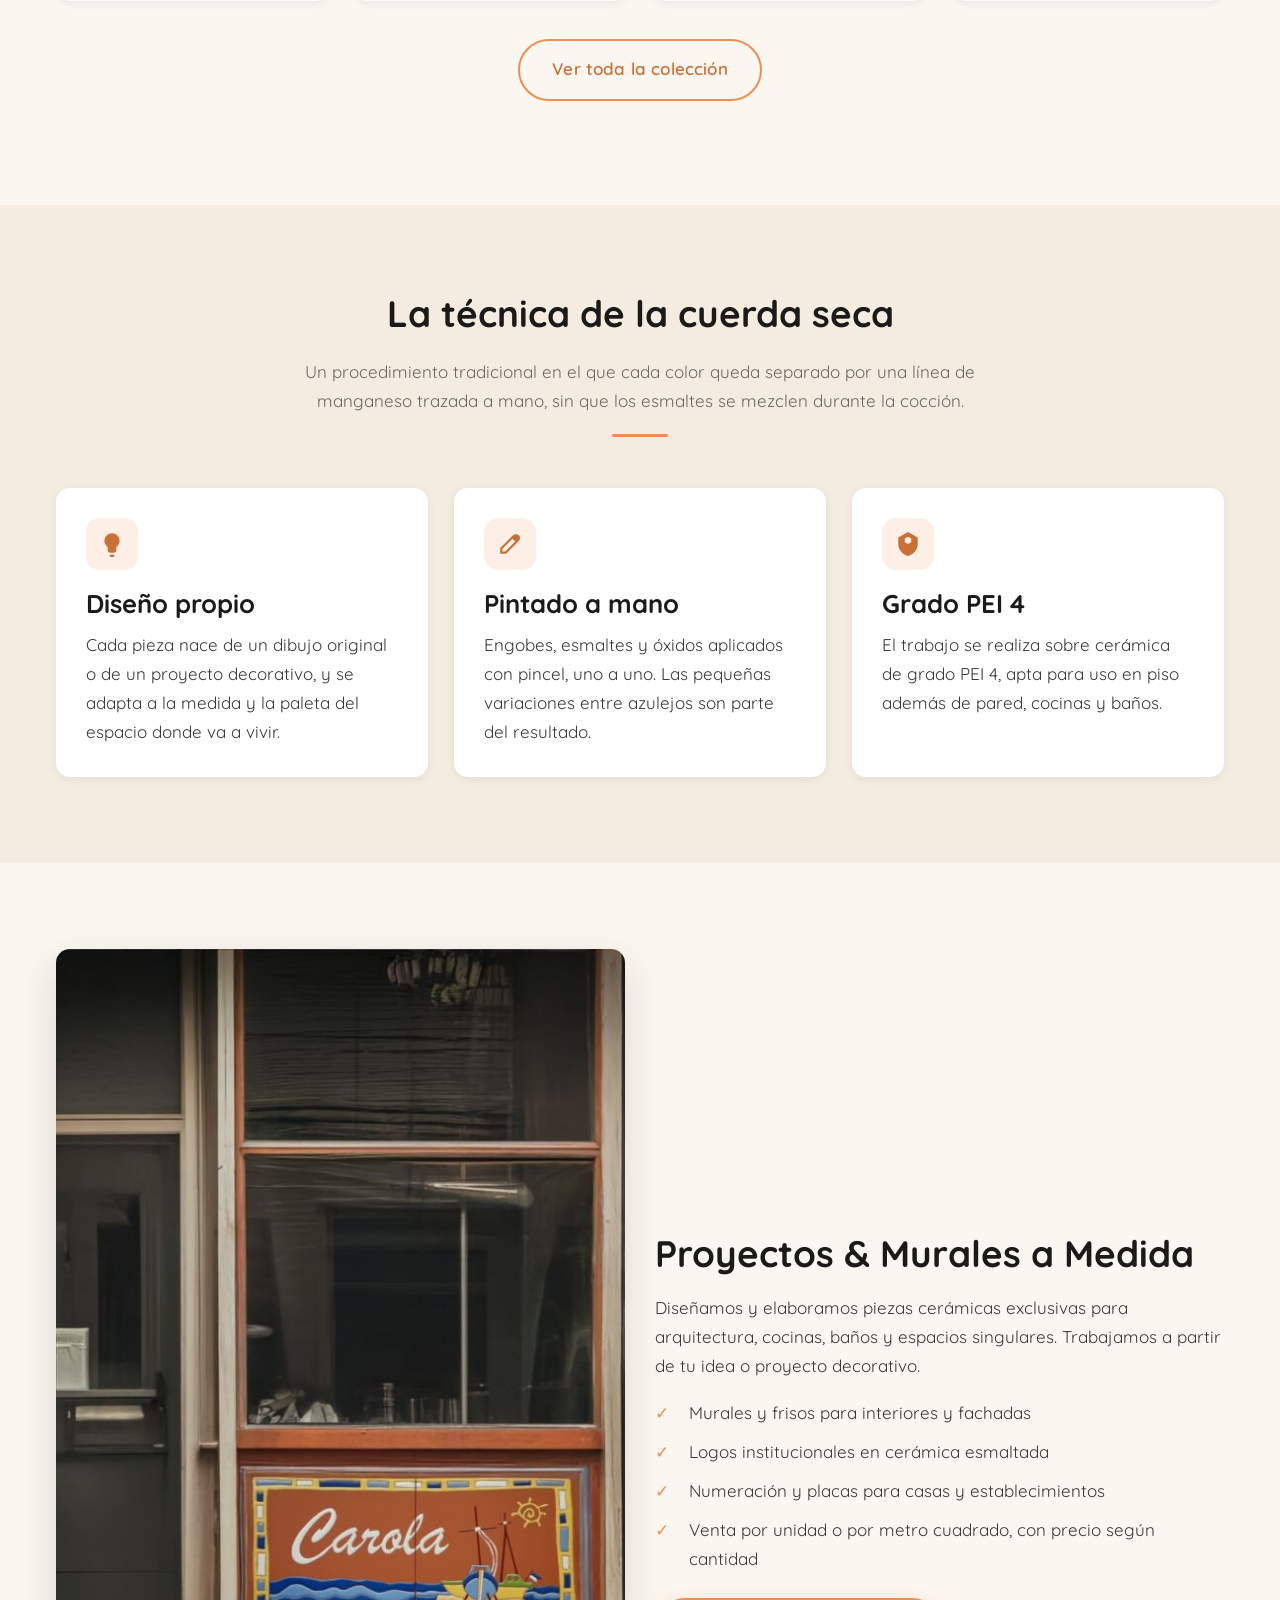
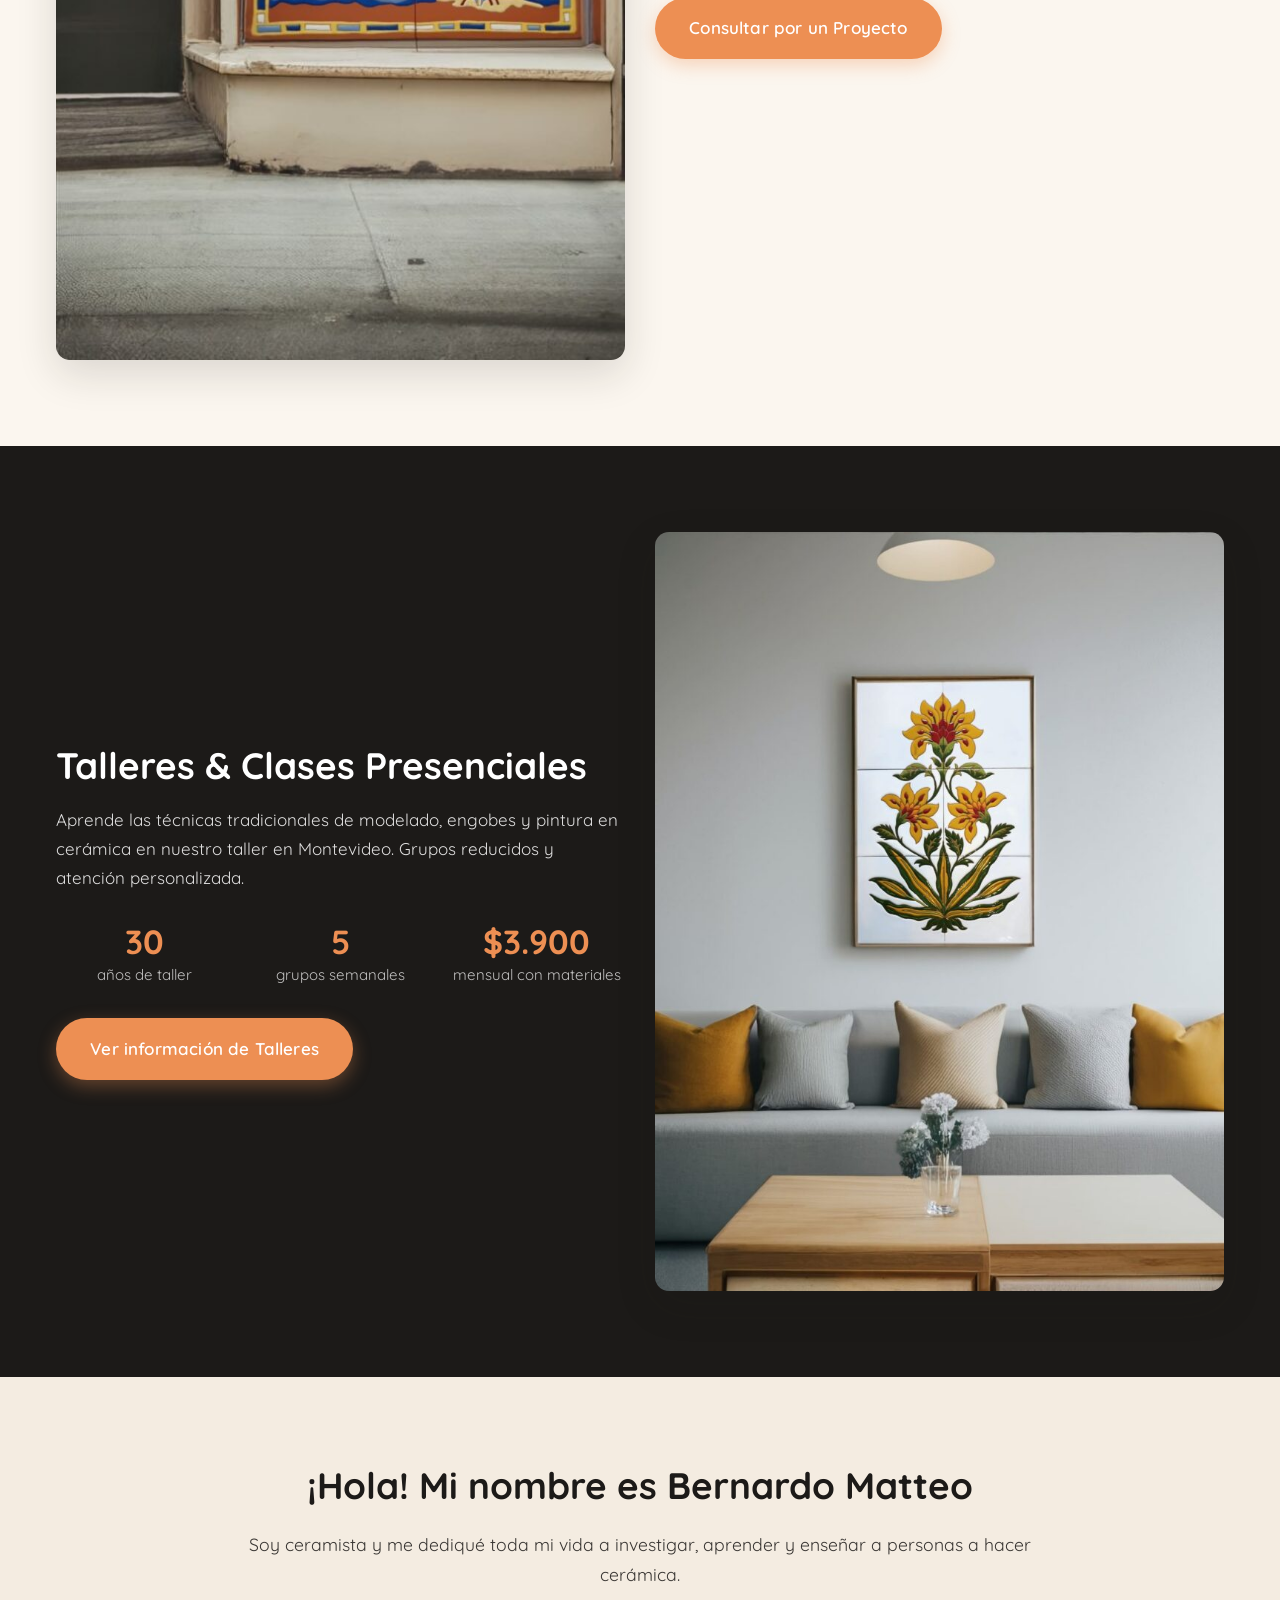
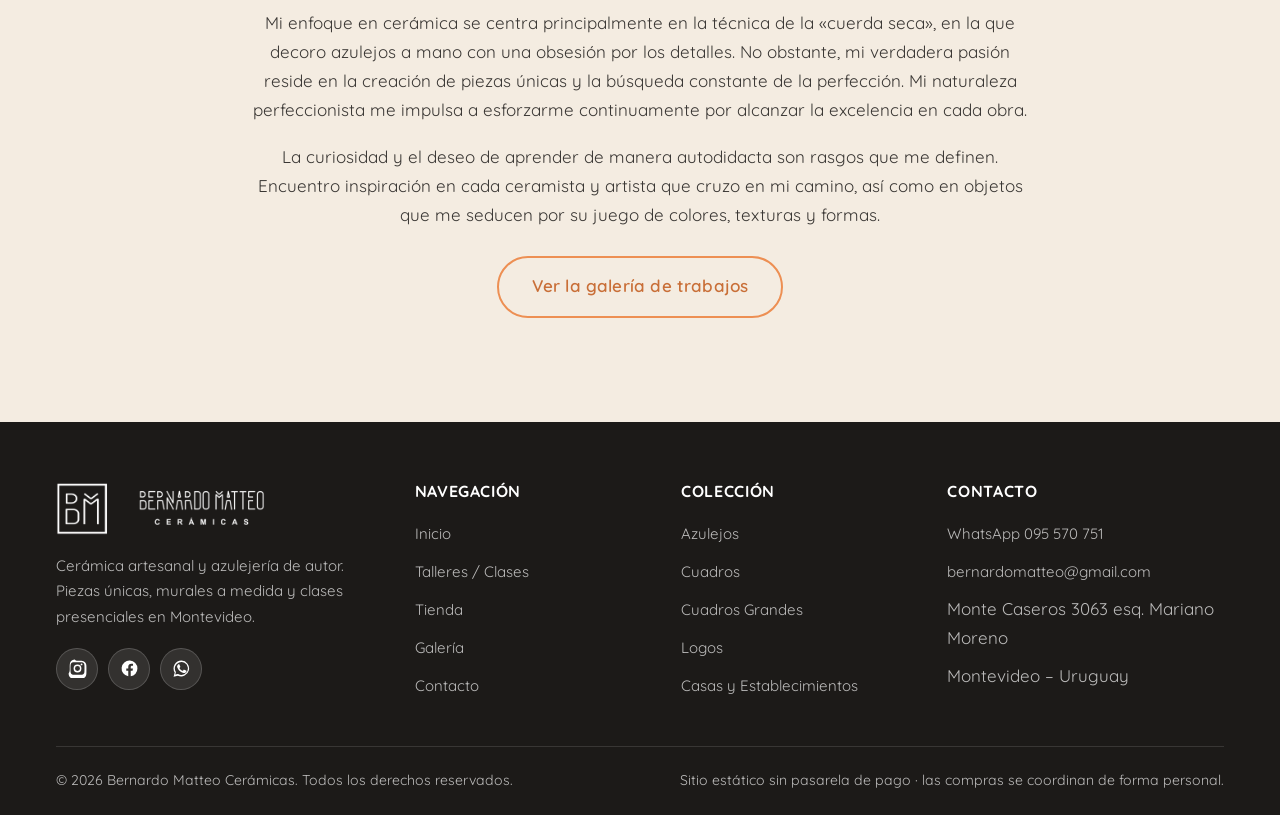
==== commit dffec320: "Actualizacion del catalogo (01-11-2026)" ====
--- a/index.html
+++ b/index.html
@@ -76,7 +76,7 @@
         <img data-editable-img="hero-foto-1" src="assets/img/productos/andujar.jpg" alt="Azulejo Andújar decorado en cuerda seca" width="600" height="600">
         <img data-editable-img="hero-foto-2" src="assets/img/portada/hero-foto-2-mvyfawwt.jpg" alt="Azulejo Aranjuez pintado a mano" width="600" height="600">
         <img data-editable-img="hero-foto-3" src="assets/img/portada/hero-foto-3-mvyc02y7.jpg" alt="Cuadro cerámico Barcas" width="600" height="600">
-        <img data-editable-img="hero-foto-4" src="assets/img/productos/buho.jpg" alt="Cuadro cerámico Búho" width="600" height="600" loading="lazy">
+        <img data-editable-img="hero-foto-4" src="assets/img/portada/hero-foto-4-mvyfcuzt.jpg" alt="Cuadro cerámico Búho" width="600" height="600" loading="lazy">
       </div>
     </div>
   </section>
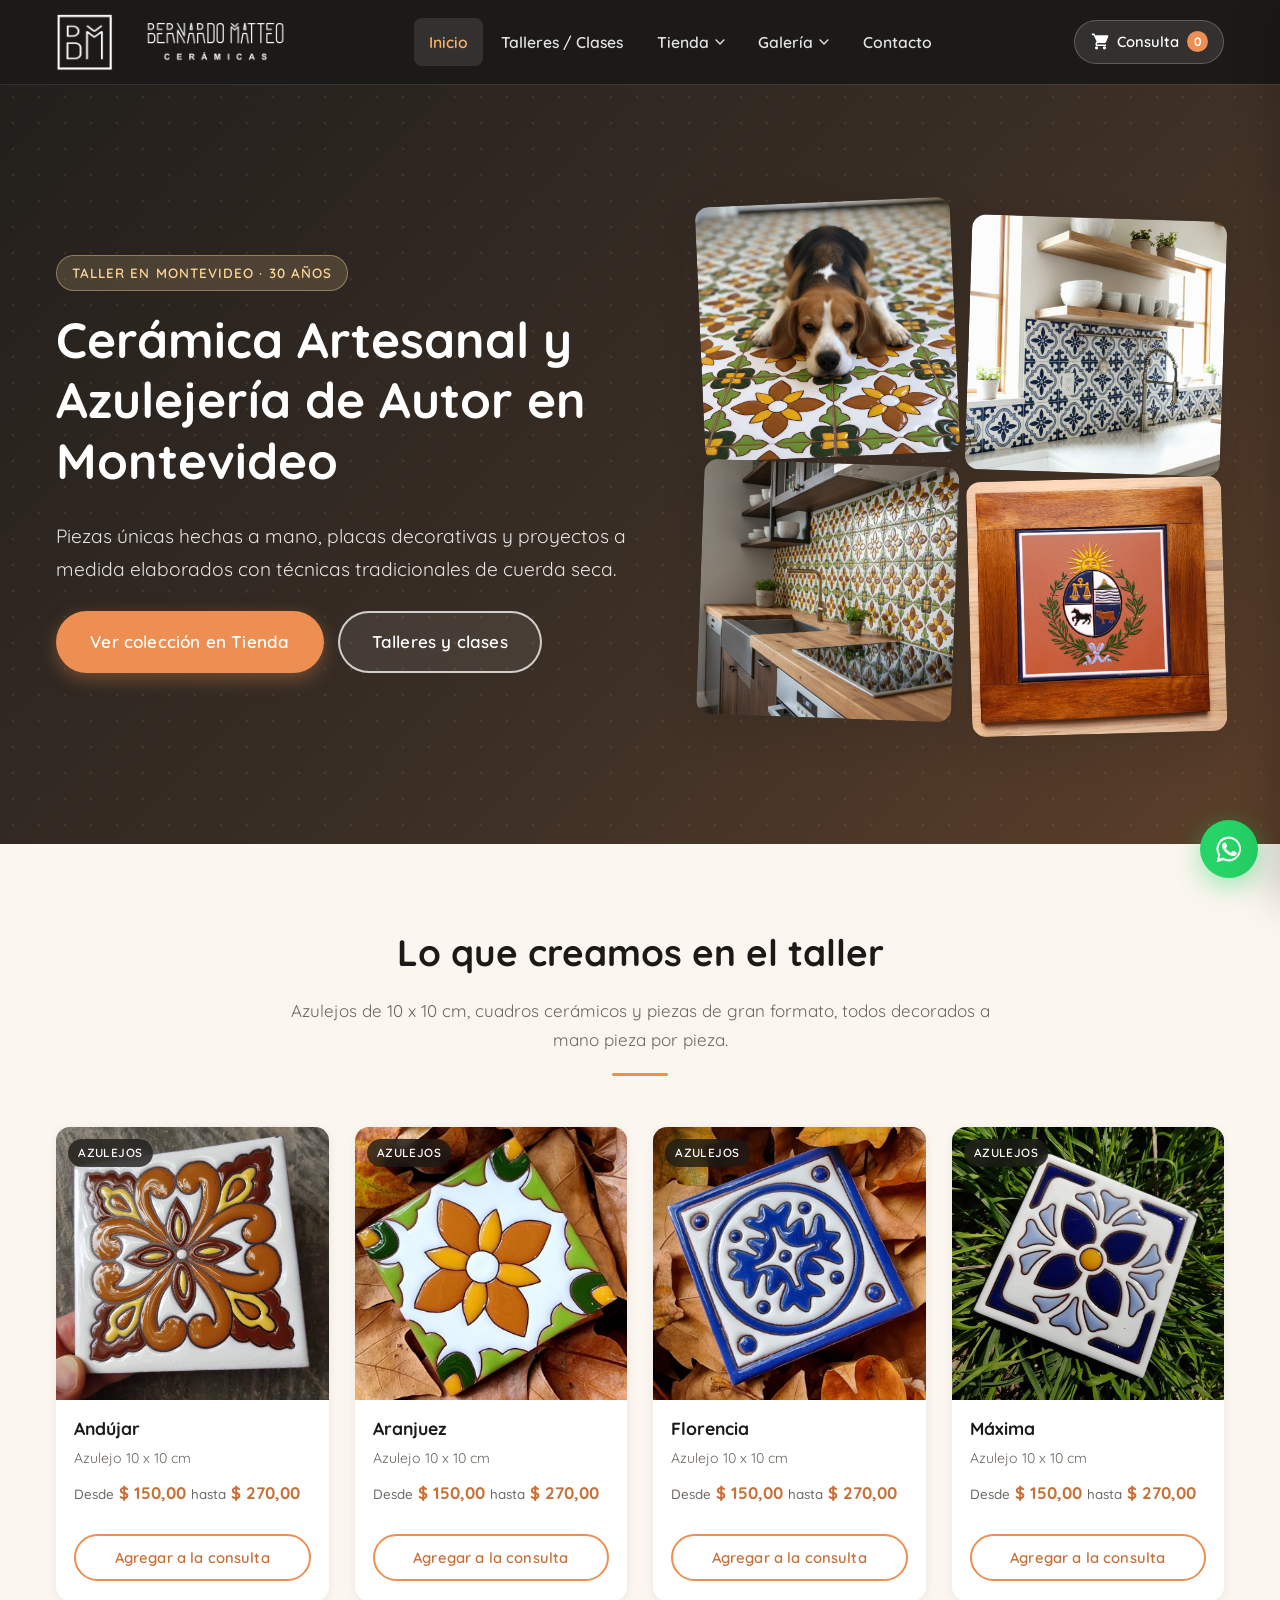
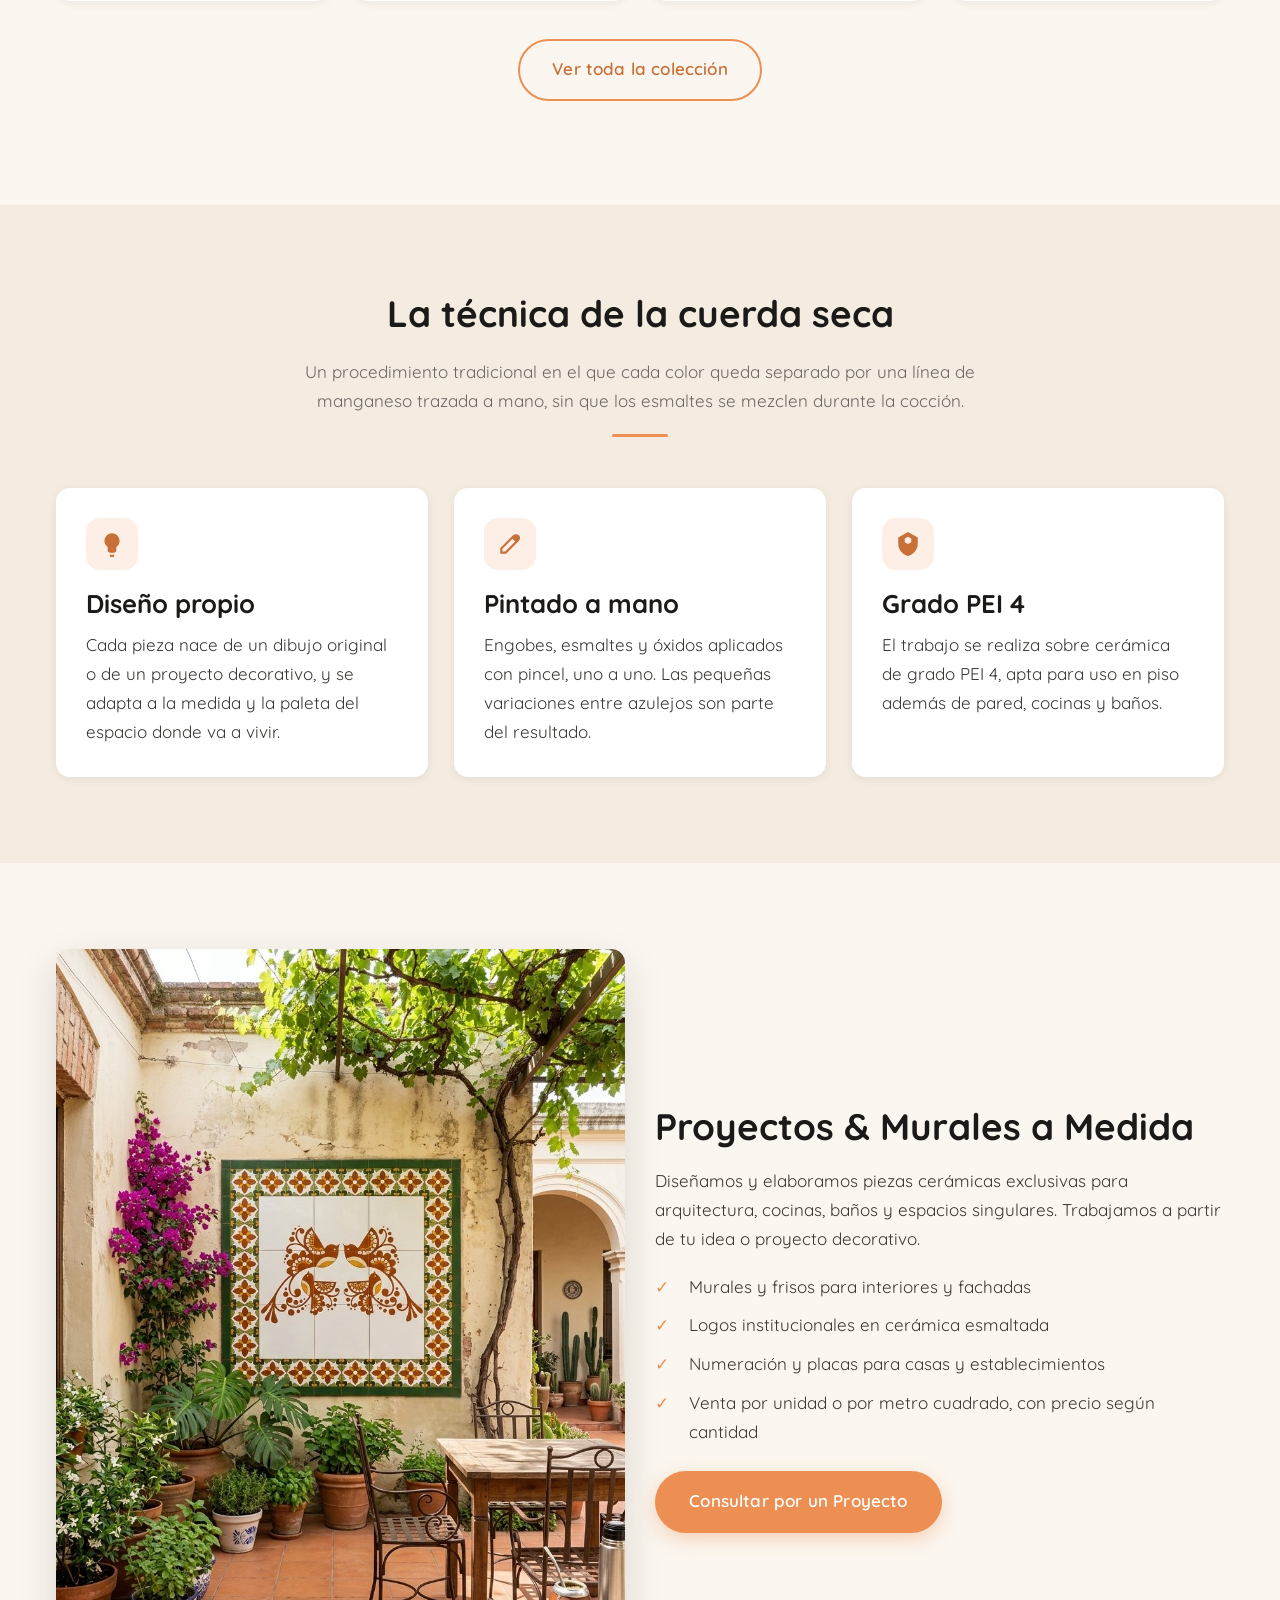
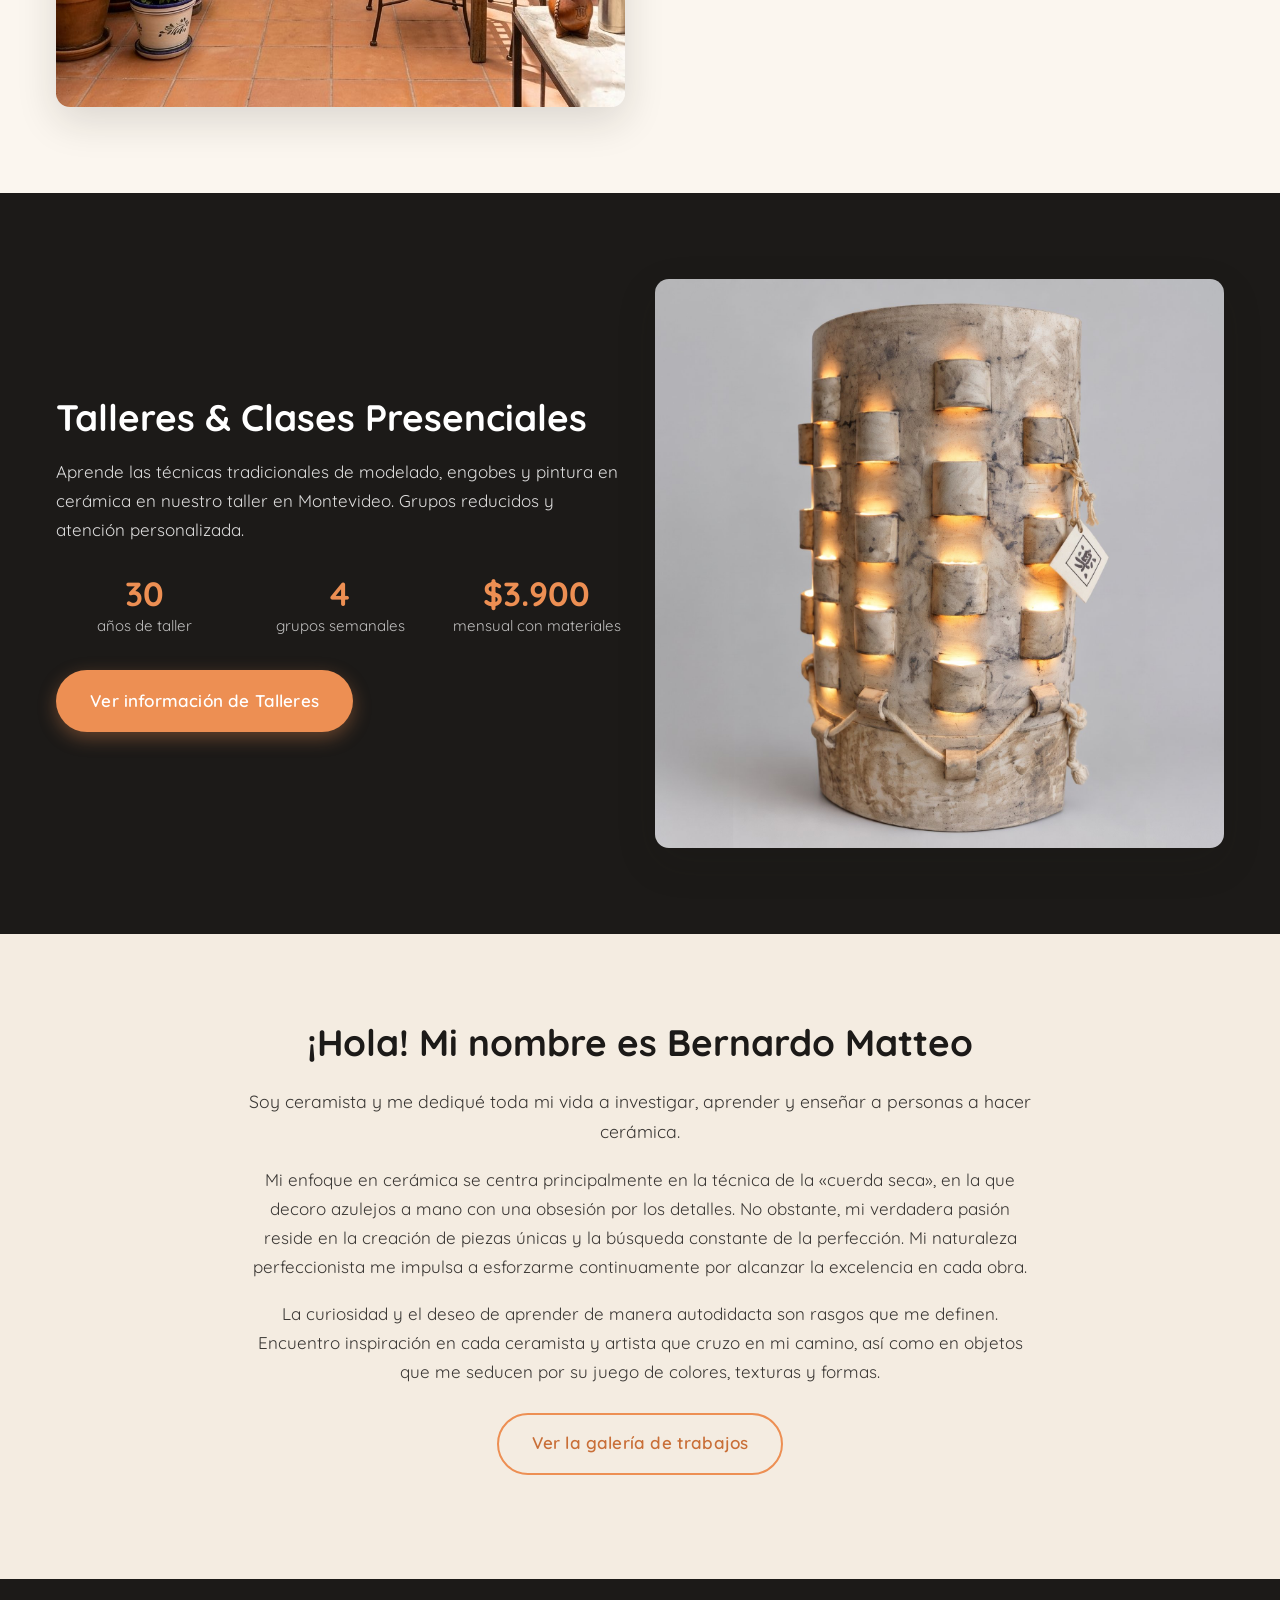
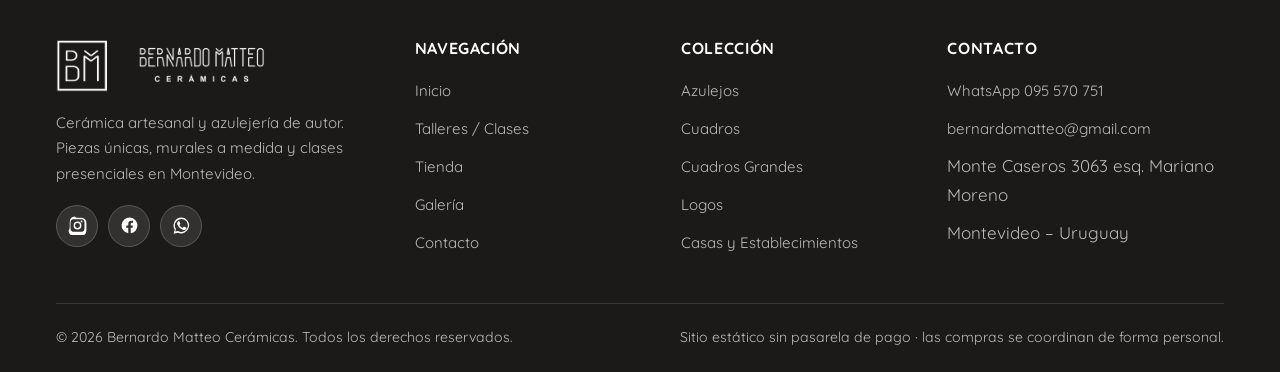
==== commit 367f0d9c: "Actualizacion del catalogo (01-11-2026)" ====
--- a/index.html
+++ b/index.html
@@ -73,10 +73,10 @@
         </div>
       </div>
       <div class="hero-mosaico">
-        <img data-editable-img="hero-foto-1" src="assets/img/productos/andujar.jpg" alt="Azulejo Andújar decorado en cuerda seca" width="600" height="600">
-        <img data-editable-img="hero-foto-2" src="assets/img/portada/hero-foto-2-mvyfawwt.jpg" alt="Azulejo Aranjuez pintado a mano" width="600" height="600">
-        <img data-editable-img="hero-foto-3" src="assets/img/portada/hero-foto-3-mvyc02y7.jpg" alt="Cuadro cerámico Barcas" width="600" height="600">
-        <img data-editable-img="hero-foto-4" src="assets/img/portada/hero-foto-4-mvyfcuzt.jpg" alt="Cuadro cerámico Búho" width="600" height="600" loading="lazy">
+        <img data-editable-img="hero-foto-1" src="assets/img/portada/hero-foto-1-mvyfibjc.jpg" alt="Azulejo Andújar decorado en cuerda seca" width="600" height="600">
+        <img data-editable-img="hero-foto-2" src="assets/img/portada/hero-foto-2-mvyfibjf.jpg" alt="Azulejo Aranjuez pintado a mano" width="600" height="600">
+        <img data-editable-img="hero-foto-3" src="assets/img/portada/hero-foto-3-mvyfibja.jpg" alt="Cuadro cerámico Barcas" width="600" height="600">
+        <img data-editable-img="hero-foto-4" src="assets/img/portada/hero-foto-4-mvyfibj8.jpg" alt="Cuadro cerámico Búho" width="600" height="600" loading="lazy">
       </div>
     </div>
   </section>
@@ -132,7 +132,7 @@
   <section class="seccion">
     <div class="contenedor grilla-2">
       <div class="bloque-media">
-        <img data-editable-img="proyectos-foto" src="assets/img/galeria/20240420-180246.jpg" alt="Mural cerámico instalado en un establecimiento" loading="lazy">
+        <img data-editable-img="proyectos-foto" src="assets/img/portada/proyectos-foto-mvyfibj5.jpg" alt="Mural cerámico instalado en un establecimiento" loading="lazy">
       </div>
       <div class="bloque-texto">
         <h2 data-editable="proyectos-titulo">Proyectos &amp; Murales a Medida</h2>
@@ -158,13 +158,13 @@
         <p data-editable="talleres-texto">Aprende las técnicas tradicionales de modelado, engobes y pintura en cerámica en nuestro taller en Montevideo. Grupos reducidos y atención personalizada.</p>
         <div class="datos" style="margin:30px 0">
           <div class="dato"><strong data-editable="talleres-dato-1">30</strong><span data-editable="talleres-dato-1-texto">años de taller</span></div>
-          <div class="dato"><strong data-editable="talleres-dato-2">5</strong><span data-editable="talleres-dato-2-texto">grupos semanales</span></div>
+          <div class="dato"><strong data-editable="talleres-dato-2">4</strong><span data-editable="talleres-dato-2-texto">grupos semanales</span></div>
           <div class="dato"><strong data-editable="talleres-dato-3">$3.900</strong><span data-editable="talleres-dato-3-texto">mensual con materiales</span></div>
         </div>
         <a class="btn btn-primario" href="talleres.html">Ver información de Talleres</a>
       </div>
       <div class="bloque-media">
-        <img data-editable-img="talleres-foto" src="assets/img/galeria/20240414-171710.jpg" alt="Piezas de cerámica decoradas a mano en el taller" loading="lazy">
+        <img data-editable-img="talleres-foto" src="assets/img/portada/talleres-foto-mvyfibj1.jpg" alt="Piezas de cerámica decoradas a mano en el taller" loading="lazy">
       </div>
     </div>
   </section>
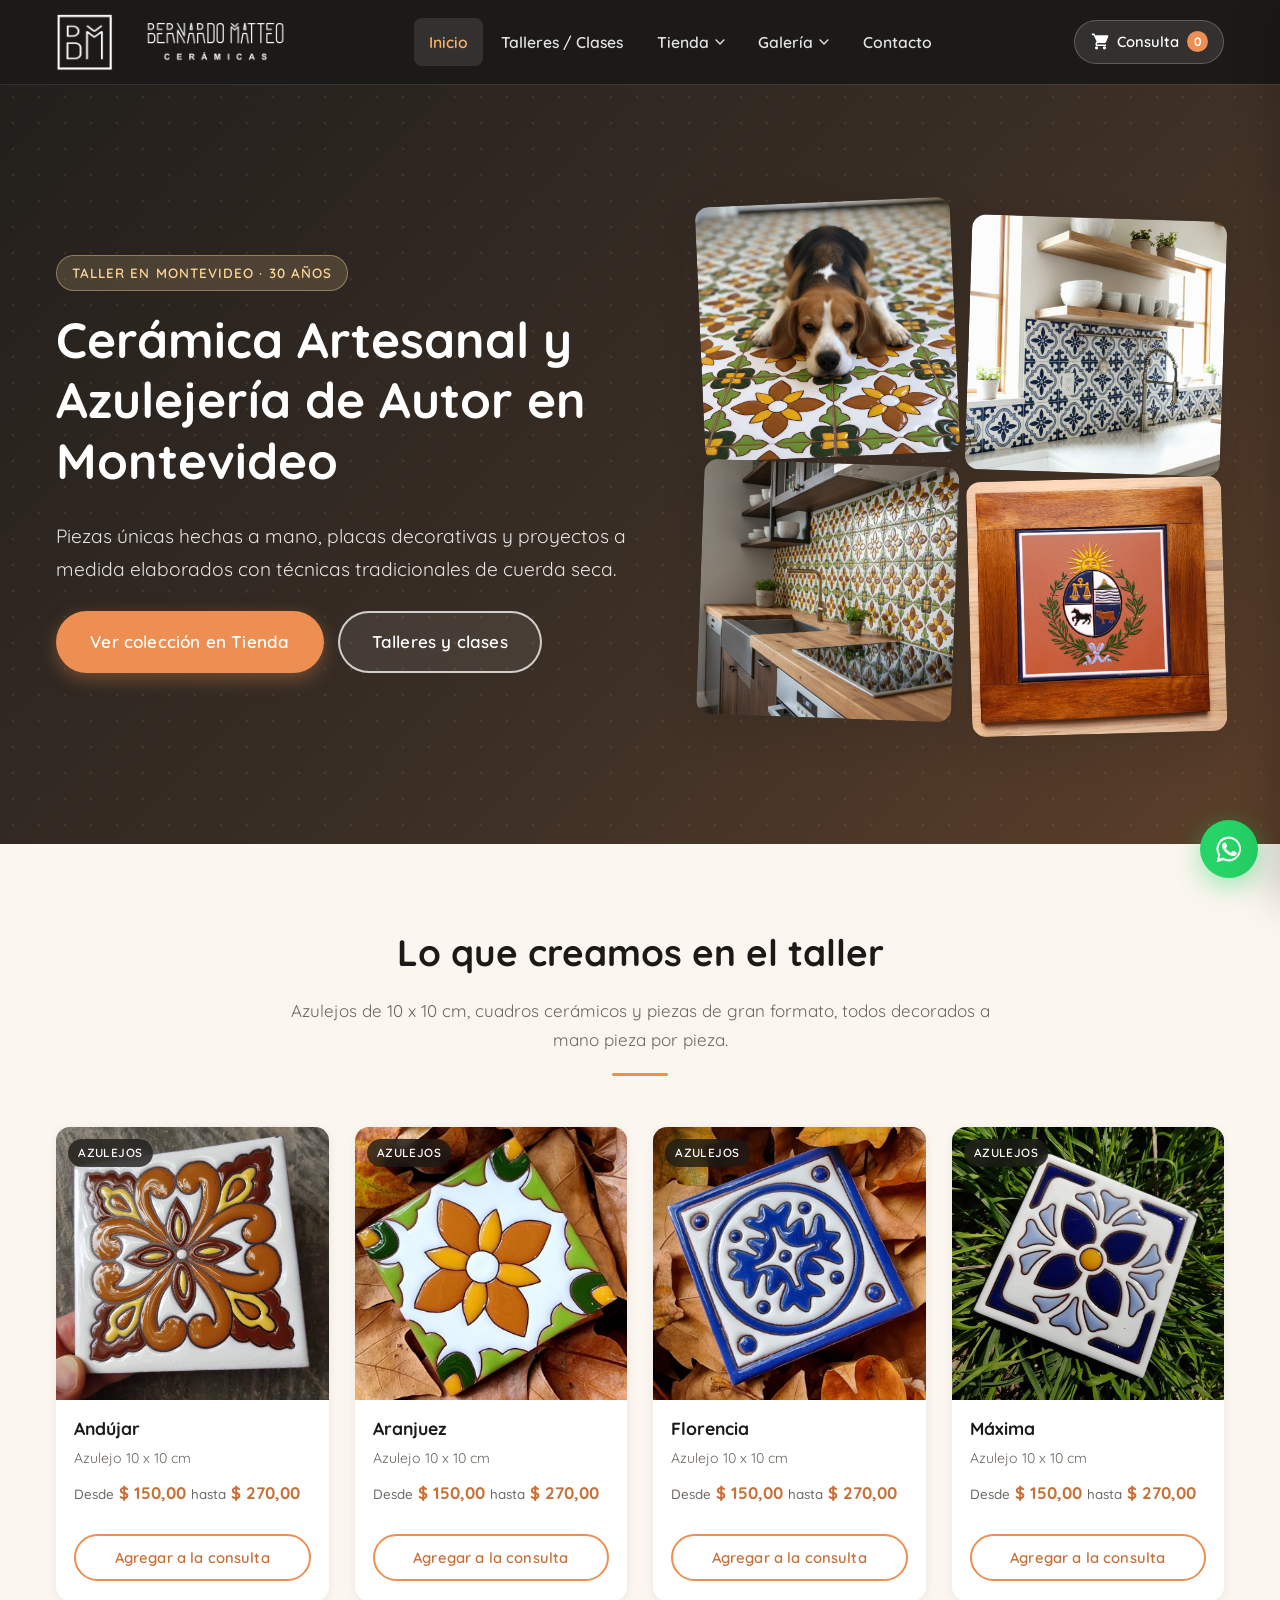
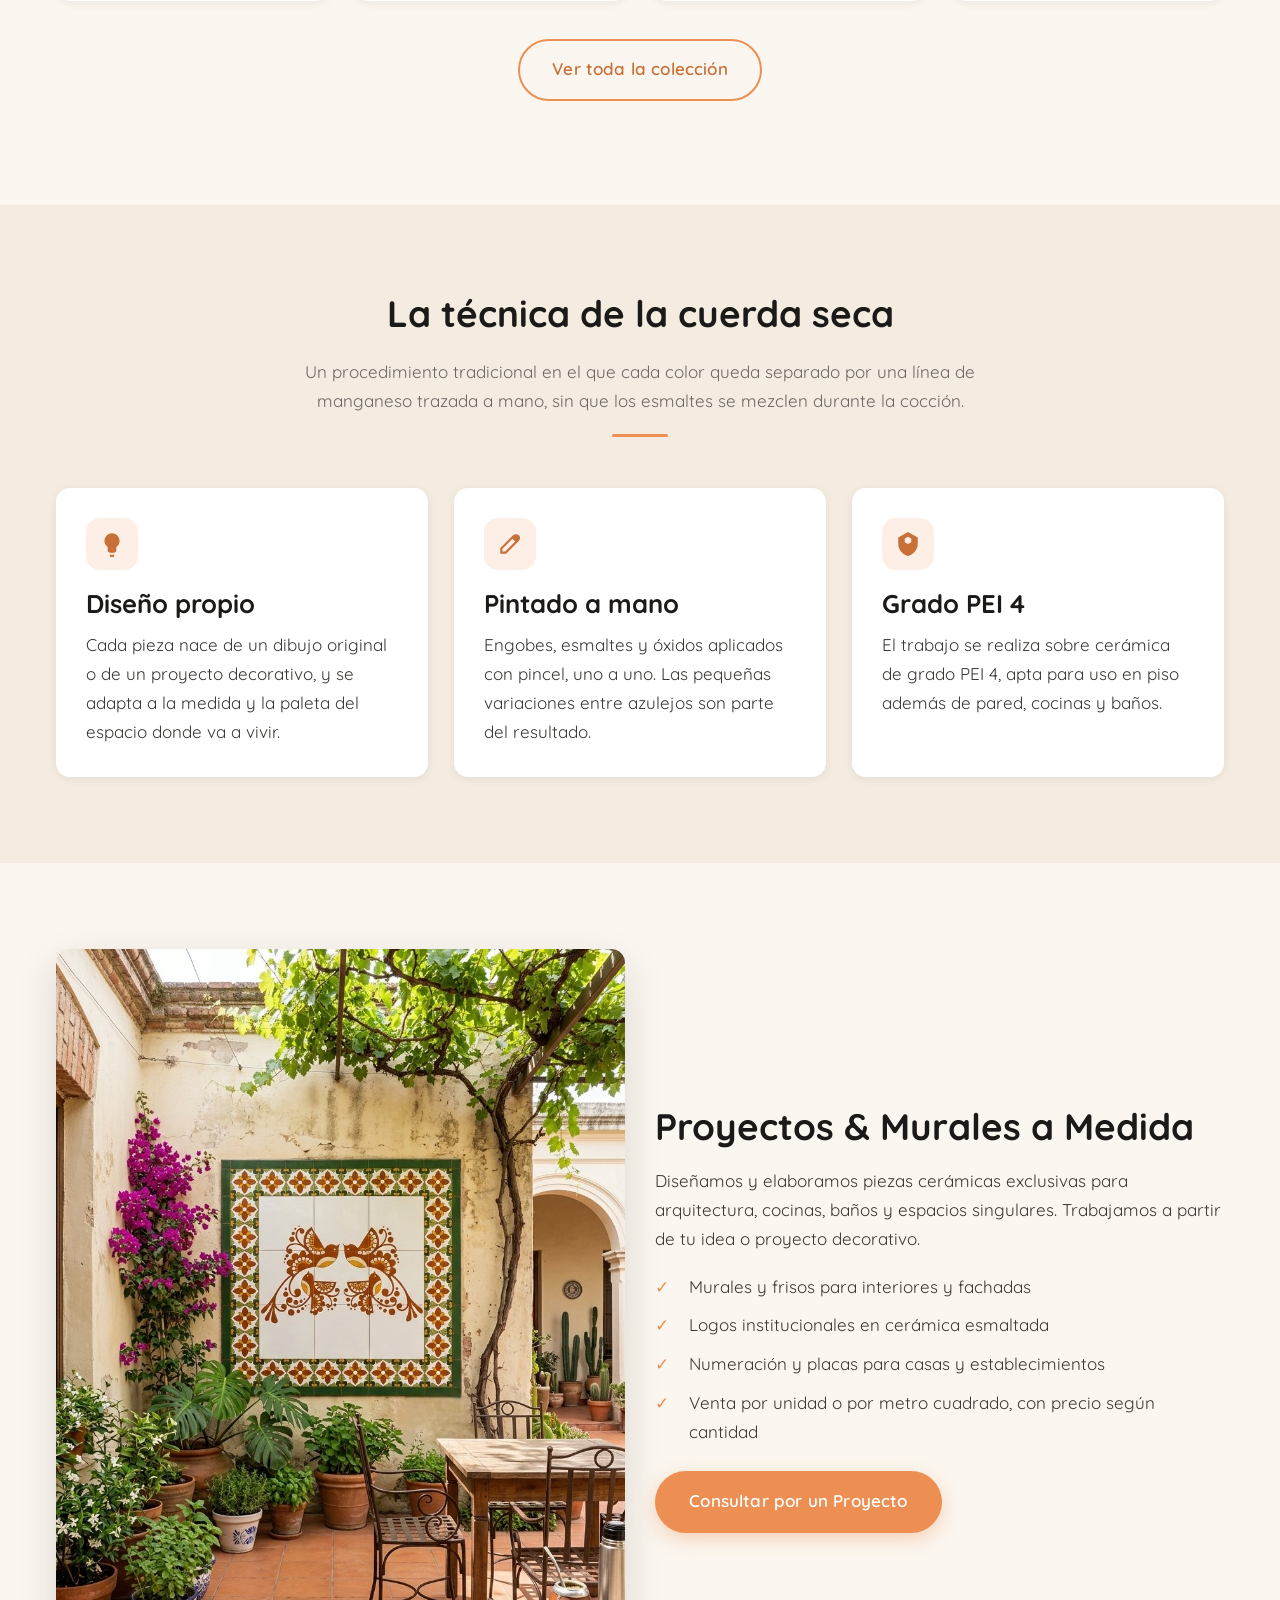
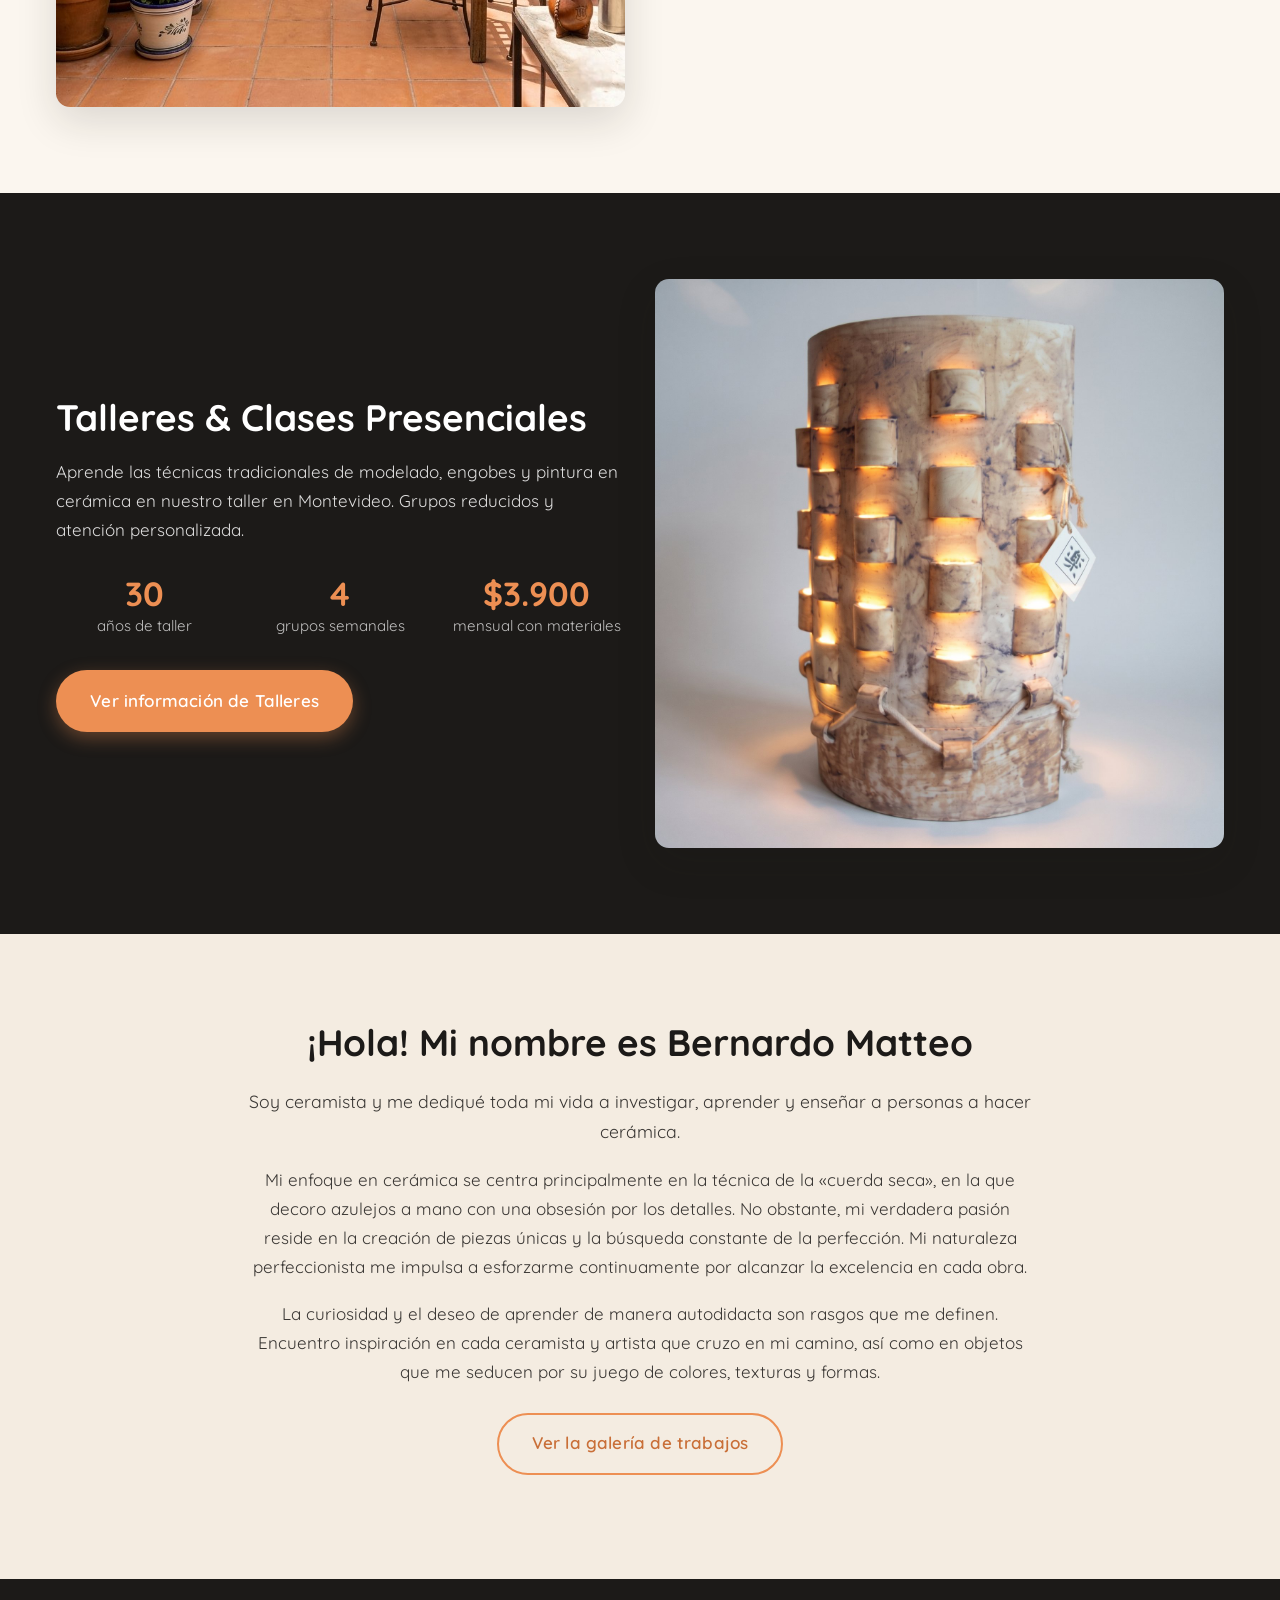
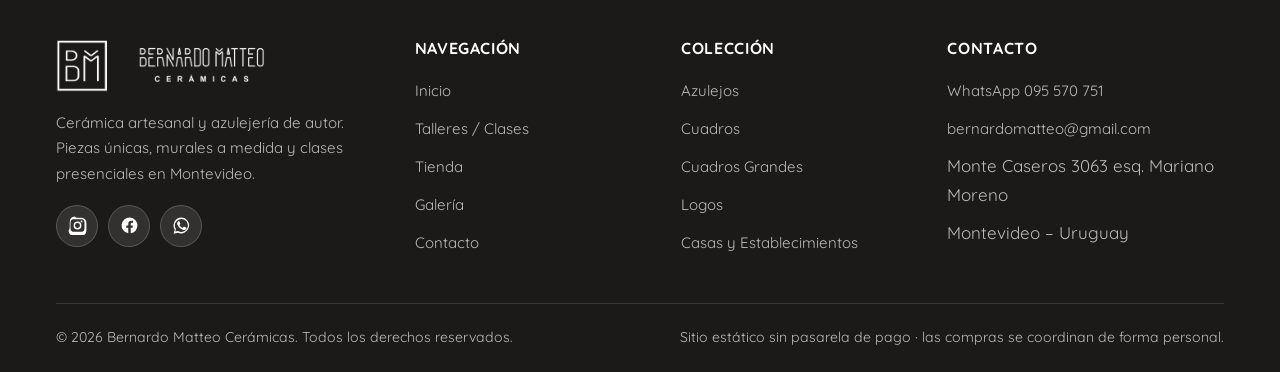
==== commit 42371726: "Actualizacion del catalogo (14-11-2026)" ====
--- a/index.html
+++ b/index.html
@@ -164,7 +164,7 @@
         <a class="btn btn-primario" href="talleres.html">Ver información de Talleres</a>
       </div>
       <div class="bloque-media">
-        <img data-editable-img="talleres-foto" src="assets/img/portada/talleres-foto-mvyfibj1.jpg" alt="Piezas de cerámica decoradas a mano en el taller" loading="lazy">
+        <img data-editable-img="talleres-foto" src="assets/img/portada/talleres-foto-mvyj5rql.jpg" alt="Piezas de cerámica decoradas a mano en el taller" loading="lazy">
       </div>
     </div>
   </section>
